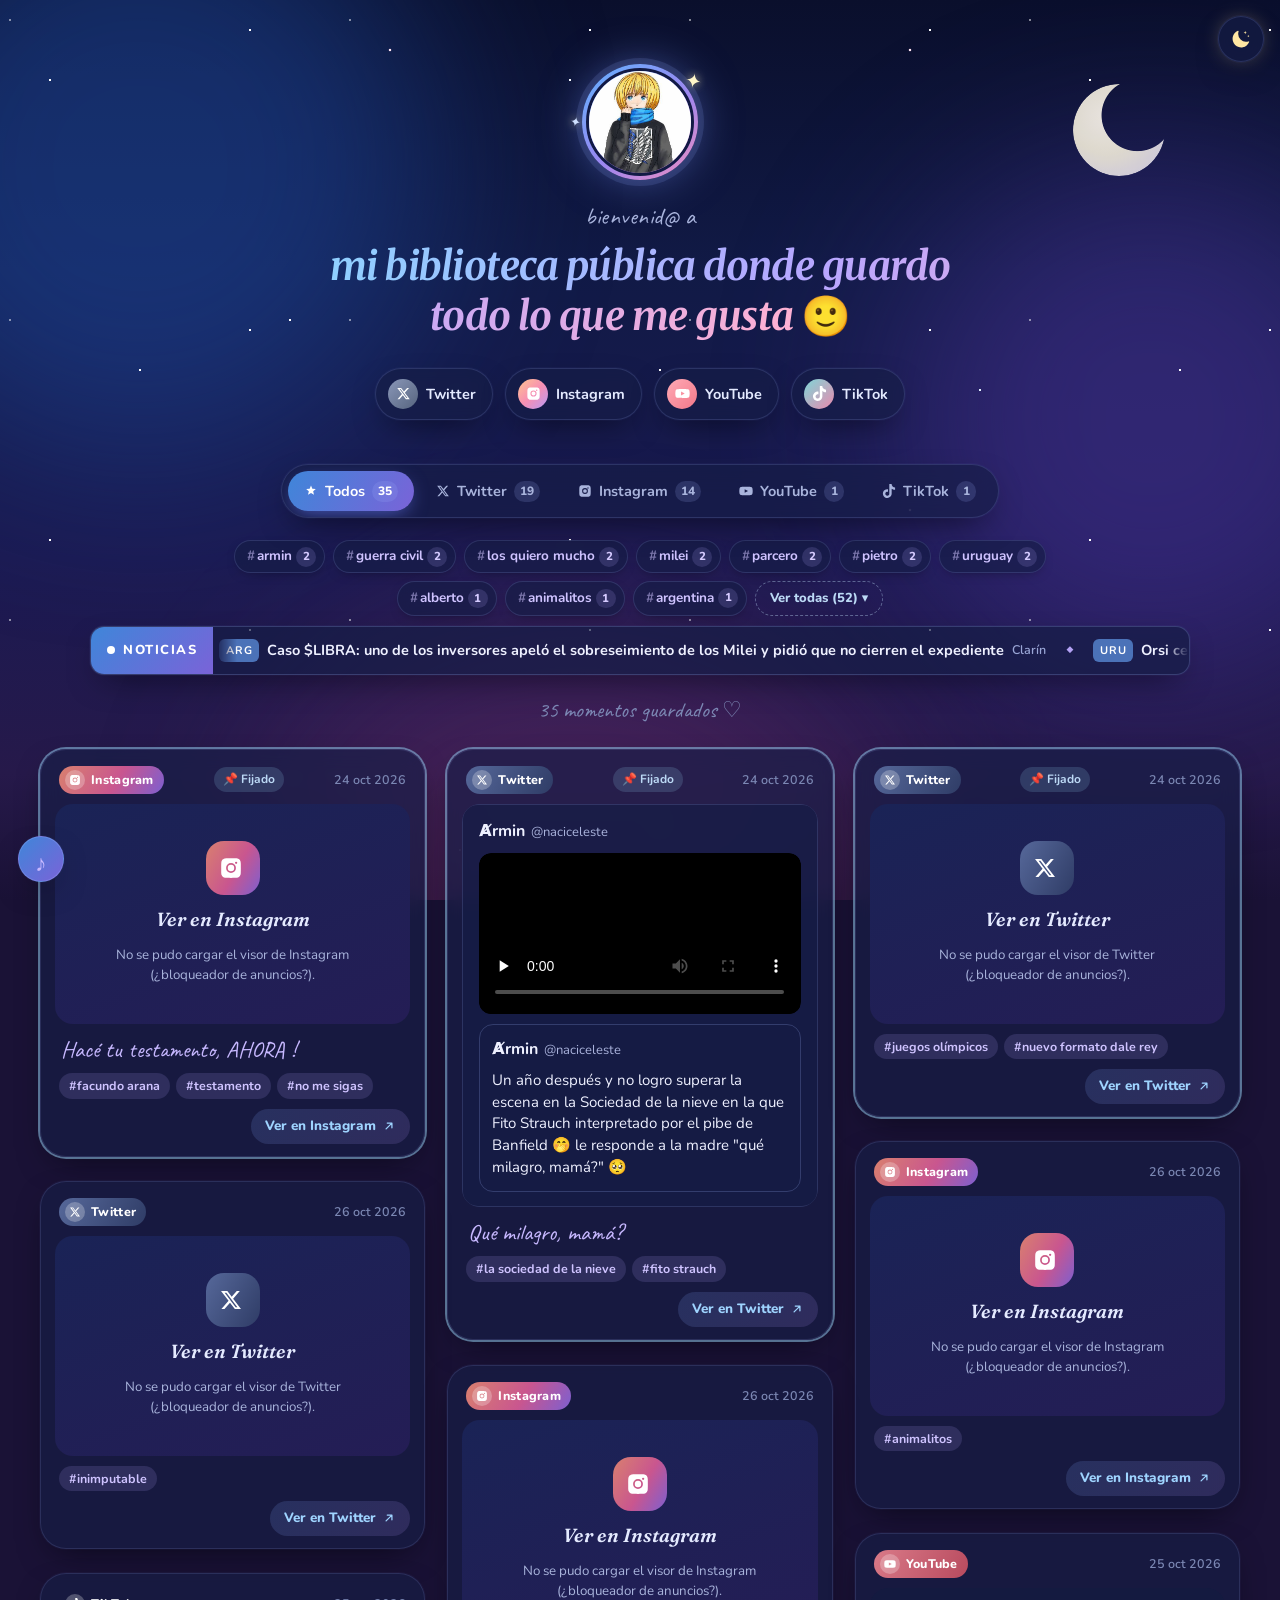
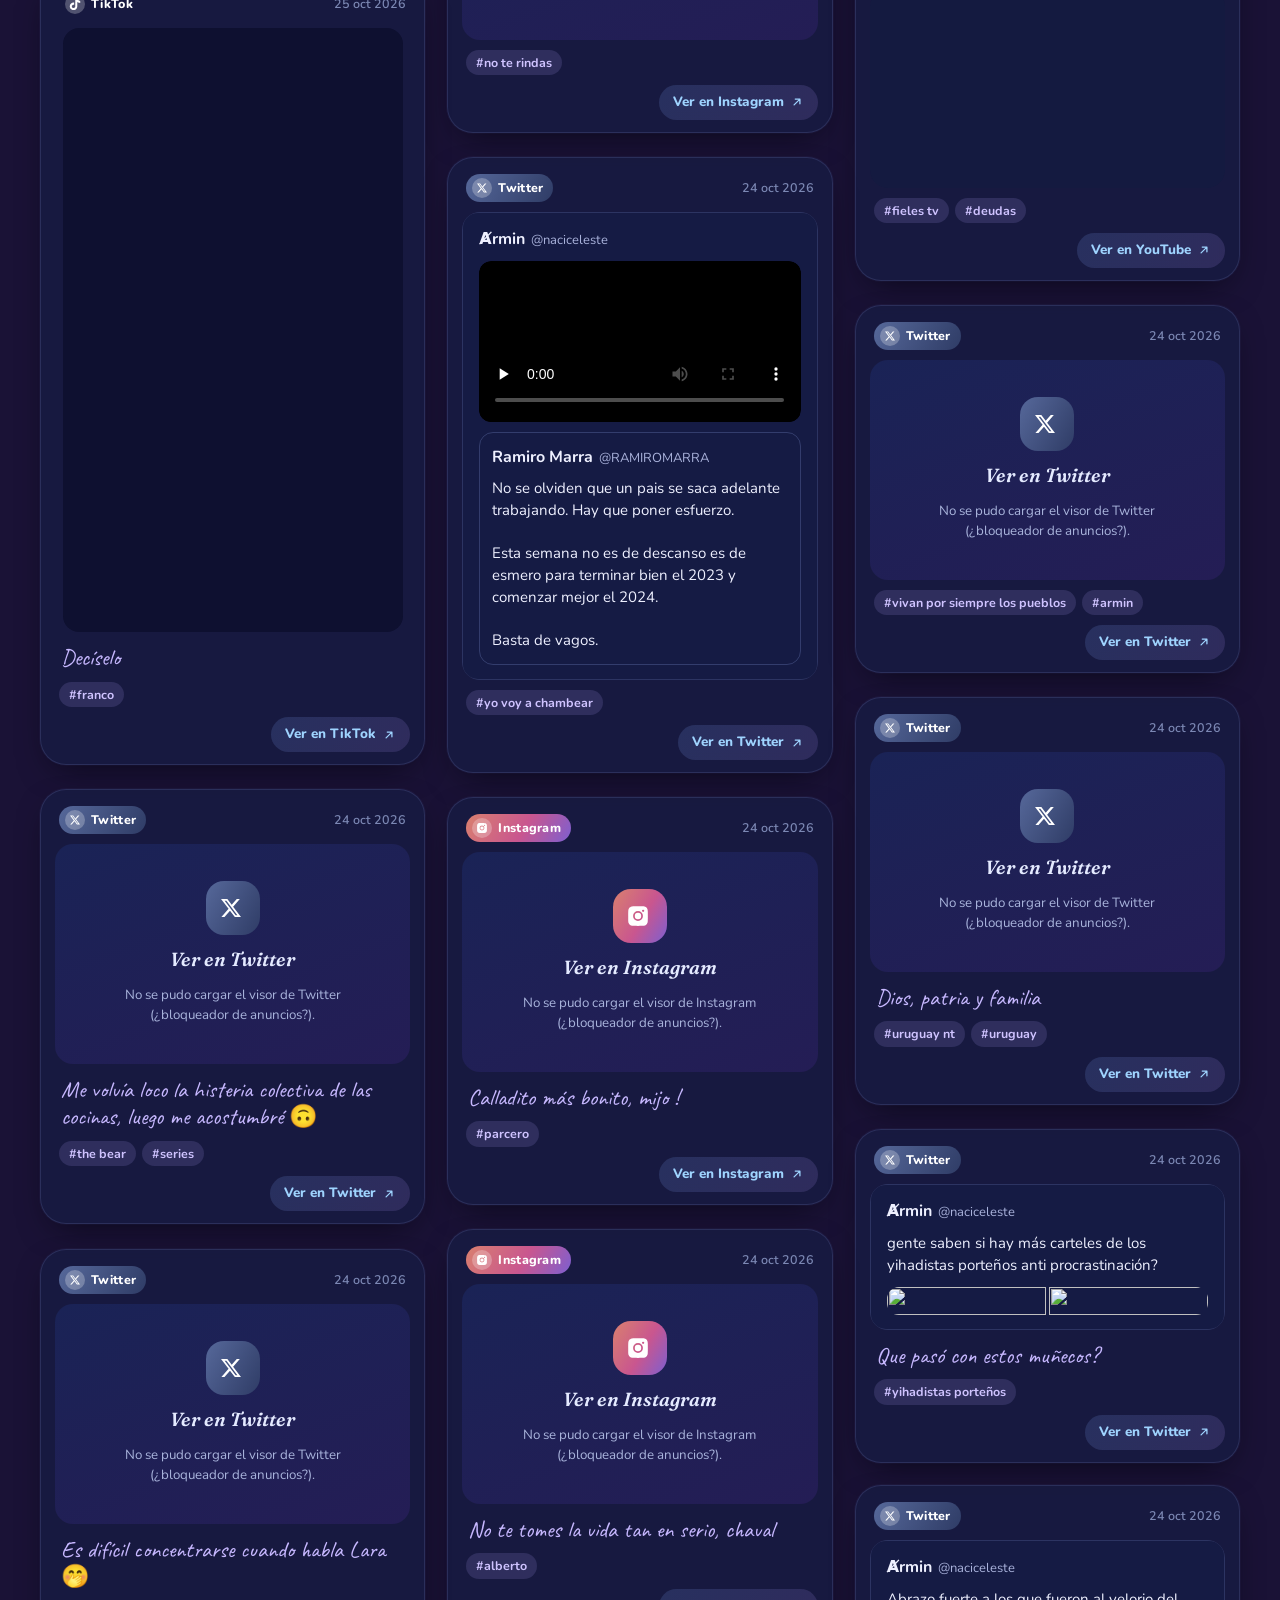
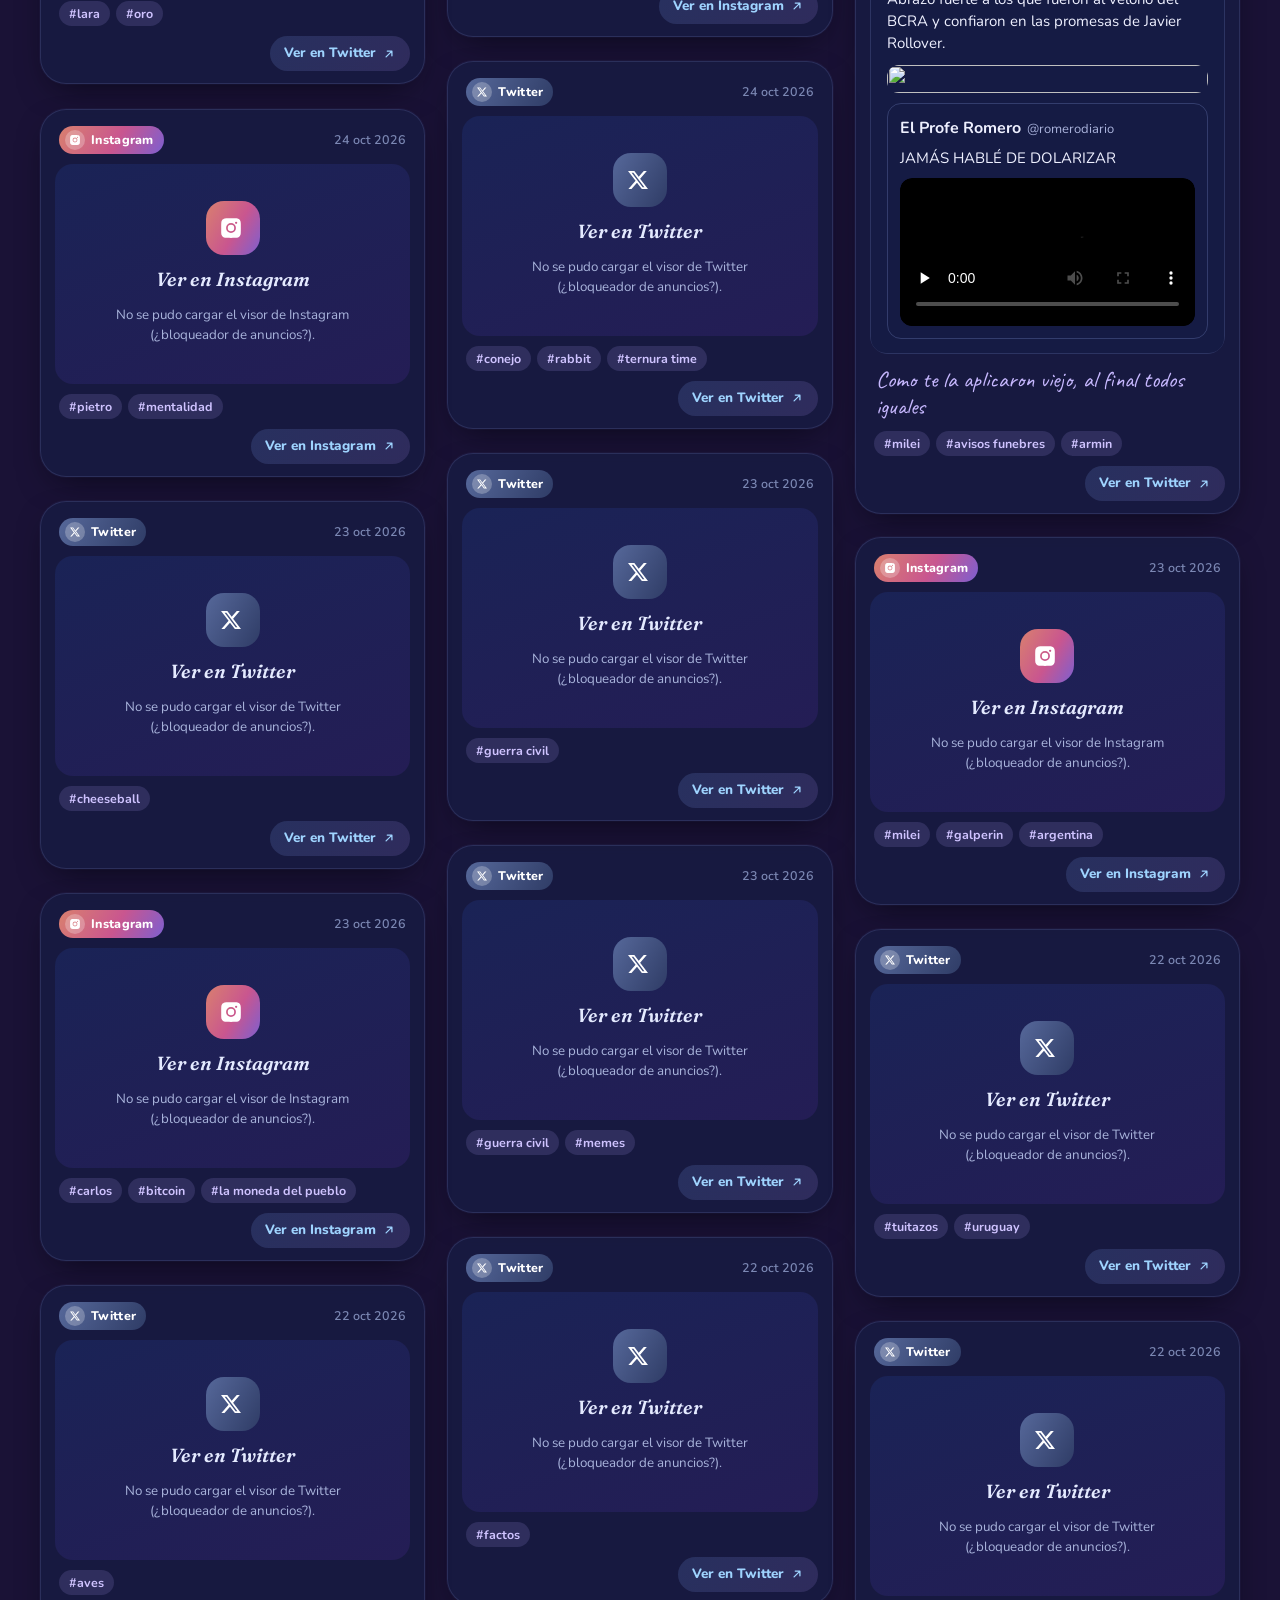
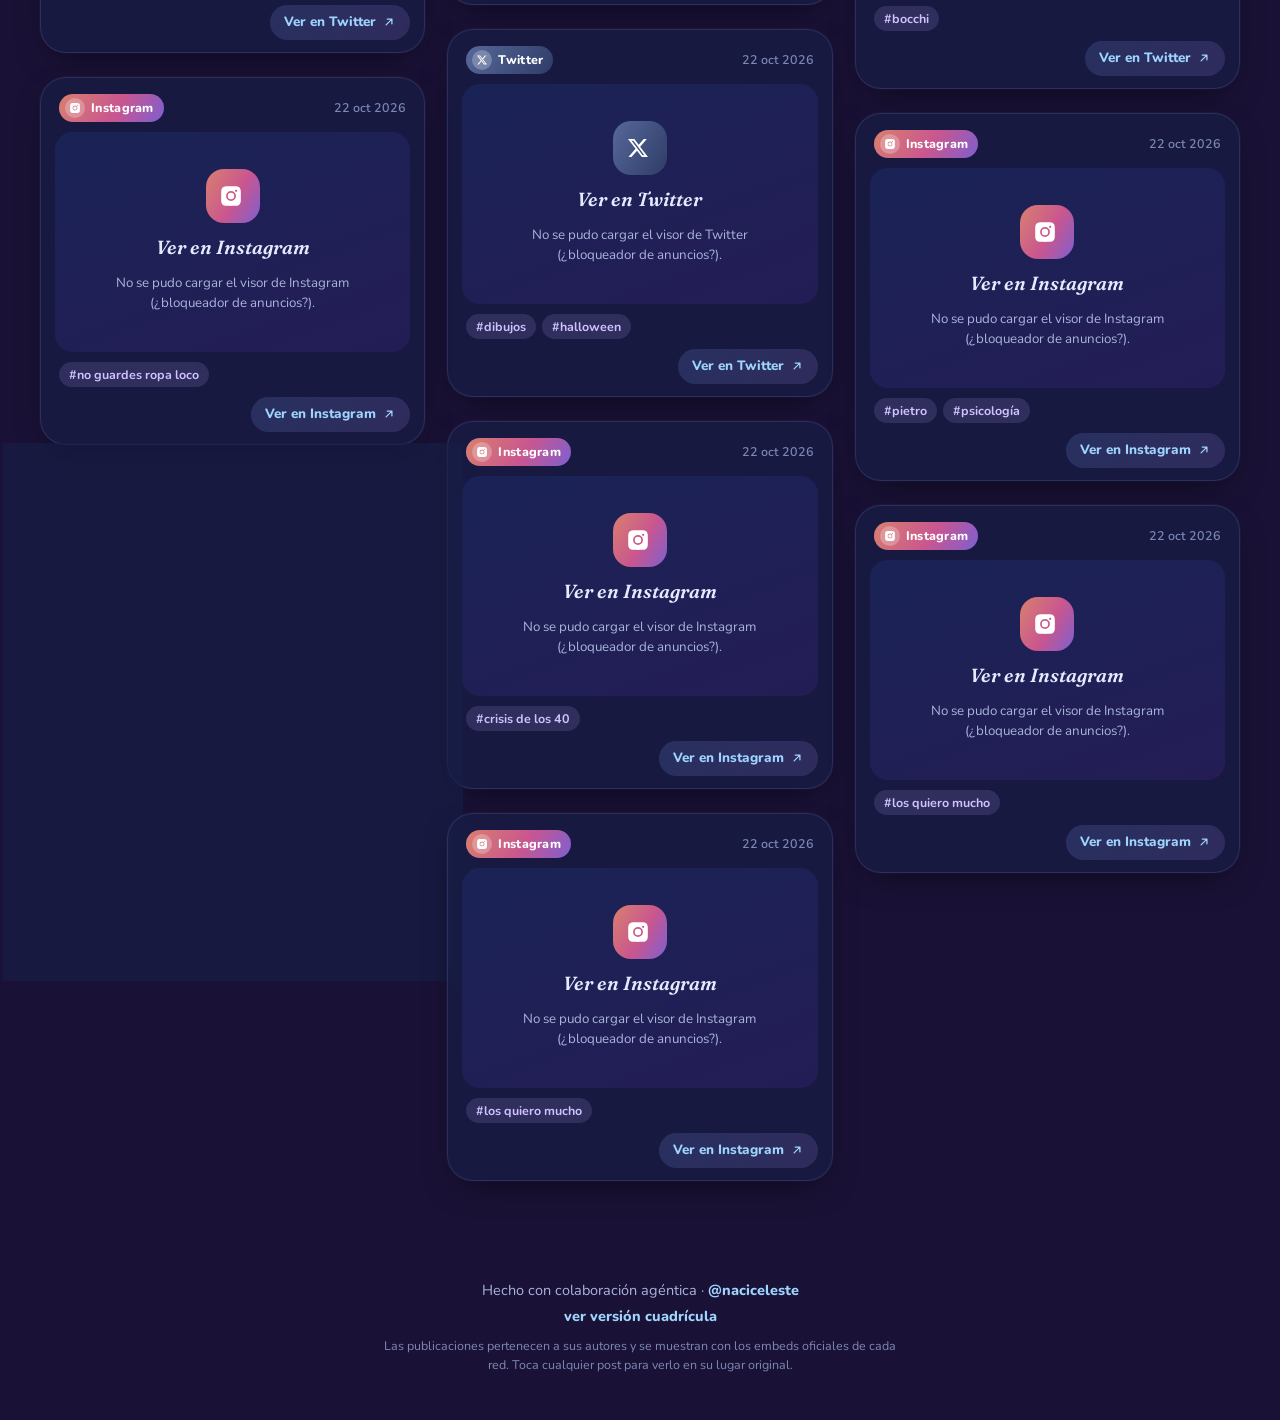
==== index.html @ 36c57eed "Barra de noticias (Bottom Line)" ====
<!doctype html>
<html lang="es-CR">
<head>
  <meta charset="utf-8" />
  <meta name="viewport" content="width=device-width, initial-scale=1, viewport-fit=cover" />
  <title>Biblioteca pública de Ⱥrmin · @naciceleste</title>
  <meta name="description" content="Mi biblioteca pública donde guardo todo lo que me gusta 🙂 Lo que @naciceleste va encontrando en Twitter, Instagram, YouTube y TikTok, todo en un solo lugar." />
  <meta name="theme-color" content="#cfe8ff" />
  <meta name="color-scheme" content="light dark" />
  <meta property="og:title" content="Biblioteca pública de Ⱥrmin · @naciceleste" />
  <meta property="og:description" content="Mi biblioteca pública donde guardo todo lo que me gusta 🙂" />
  <meta property="og:image" content="https://naciceleste.github.io/assets/avatar.jpg" />
  <meta property="og:type" content="website" />
  <script>
    /* tema antes de pintar (evita parpadeo): elección guardada o, si no hay, modo noche */
    (function () {
      var t = null; try { t = localStorage.getItem("tema"); } catch (e) {}
      if (t !== "dark" && t !== "light") t = "dark";   // por defecto: versión noche
      document.documentElement.setAttribute("data-theme", t);
    })();
  </script>
  <link rel="icon" href="assets/favicon-32.png?v=2" type="image/png" sizes="32x32" />
  <link rel="icon" href="assets/favicon-192.png?v=2" type="image/png" sizes="192x192" />
  <link rel="apple-touch-icon" href="assets/apple-touch-icon.png?v=2" />
  <link rel="preconnect" href="https://fonts.googleapis.com" />
  <link rel="preconnect" href="https://fonts.gstatic.com" crossorigin />
  <link href="https://fonts.googleapis.com/css2?family=Fraunces:ital,opsz,wght@0,9..144,500;0,9..144,700;1,9..144,400;1,9..144,600&family=Merriweather:ital,opsz,wght@1,18..144,700&family=Nunito:wght@400;600;700;800&family=Caveat:wght@500;700&display=swap" rel="stylesheet" />
  <link rel="stylesheet" href="styles.css" />
</head>
<body>
  <!-- cielo de fondo -->
  <div class="sky" aria-hidden="true">
    <div class="glow glow-1"></div>
    <div class="glow glow-2"></div>
    <div class="glow glow-3"></div>
    <svg class="cloud cloud-1" viewBox="0 0 200 100"><use href="#cloud-shape"/></svg>
    <svg class="cloud cloud-2" viewBox="0 0 200 100"><use href="#cloud-shape"/></svg>
    <svg class="cloud cloud-3" viewBox="0 0 200 100"><use href="#cloud-shape"/></svg>
    <svg class="cloud cloud-4" viewBox="0 0 200 100"><use href="#cloud-shape"/></svg>
    <div class="sparkles"></div>
    <div class="stars stars-1"></div>
    <div class="stars stars-2"></div>
    <div class="moon"></div>
    <div class="shooting"></div>
  </div>

  <svg width="0" height="0" style="position:absolute" aria-hidden="true">
    <defs>
      <symbol id="cloud-shape" viewBox="0 0 200 100">
        <path fill="currentColor" d="M52 88c-22 0-40-14-40-32s17-31 37-31c2 0 4 0 6 .4C62 11 78 2 97 2c22 0 41 14 45 33 3-.6 5-.9 8-.9 21 0 38 13 38 30s-17 24-38 24H52z"/>
      </symbol>
      <symbol id="i-x" viewBox="0 0 24 24"><path fill="currentColor" d="M17.75 3h3.07l-6.7 7.66L22 21h-6.17l-4.83-6.32L5.47 21H2.4l7.17-8.2L2 3h6.33l4.37 5.77L17.75 3Zm-1.08 16.17h1.7L7.4 4.74H5.58l11.09 14.43Z"/></symbol>
      <symbol id="i-instagram" viewBox="0 0 24 24"><path fill="currentColor" d="M12 2.2c3.2 0 3.58 0 4.85.07 1.17.05 1.8.25 2.23.41.56.22.96.48 1.38.9.42.42.68.82.9 1.38.16.42.36 1.06.41 2.23.06 1.27.07 1.65.07 4.85s0 3.58-.07 4.85c-.05 1.17-.25 1.8-.41 2.23-.22.56-.48.96-.9 1.38-.42.42-.82.68-1.38.9-.42.16-1.06.36-2.23.41-1.27.06-1.65.07-4.85.07s-3.58 0-4.85-.07c-1.17-.05-1.8-.25-2.23-.41a3.7 3.7 0 0 1-1.38-.9 3.7 3.7 0 0 1-.9-1.38c-.16-.42-.36-1.06-.41-2.23C2.21 15.58 2.2 15.2 2.2 12s0-3.58.07-4.85c.05-1.17.25-1.8.41-2.23.22-.56.48-.96.9-1.38.42-.42.82-.68 1.38-.9.42-.16 1.06-.36 2.23-.41C8.42 2.21 8.8 2.2 12 2.2Zm0 4.86a4.94 4.94 0 1 0 0 9.88 4.94 4.94 0 0 0 0-9.88Zm0 8.15a3.21 3.21 0 1 1 0-6.42 3.21 3.21 0 0 1 0 6.42Zm5.13-9.5a1.15 1.15 0 1 0 0 2.3 1.15 1.15 0 0 0 0-2.3Z"/></symbol>
      <symbol id="i-youtube" viewBox="0 0 24 24"><path fill="currentColor" d="M23 7.2a3 3 0 0 0-2.1-2.1C19 4.6 12 4.6 12 4.6s-7 0-8.9.5A3 3 0 0 0 1 7.2 31 31 0 0 0 .5 12a31 31 0 0 0 .5 4.8 3 3 0 0 0 2.1 2.1c1.9.5 8.9.5 8.9.5s7 0 8.9-.5a3 3 0 0 0 2.1-2.1 31 31 0 0 0 .5-4.8 31 31 0 0 0-.5-4.8ZM9.7 15.1V8.9l5.8 3.1-5.8 3.1Z"/></symbol>
      <symbol id="i-tiktok" viewBox="0 0 24 24"><path fill="currentColor" d="M12.53.02c1.31-.02 2.61-.01 3.91-.02.08 1.53.63 3.09 1.75 4.17 1.12 1.11 2.7 1.62 4.24 1.79v4.03c-1.44-.05-2.89-.35-4.2-.97-.57-.26-1.1-.59-1.62-.93-.01 2.92.01 5.84-.02 8.75-.08 1.4-.54 2.79-1.35 3.94-1.31 1.92-3.58 3.17-5.91 3.21-1.43.08-2.86-.31-4.08-1.03-2.02-1.19-3.44-3.37-3.65-5.71-.02-.5-.03-1-.01-1.49.18-1.9 1.12-3.72 2.58-4.96 1.66-1.44 3.98-2.13 6.15-1.72.02 1.48-.04 2.96-.04 4.44-.99-.32-2.15-.23-3.02.37-.63.41-1.11 1.04-1.36 1.75-.21.51-.15 1.07-.14 1.61.24 1.64 1.82 3.02 3.5 2.87 1.12-.01 2.19-.66 2.77-1.61.19-.33.4-.67.41-1.06.1-1.79.06-3.57.07-5.36.01-4.03-.01-8.05.02-12.07z"/></symbol>
      <symbol id="i-all" viewBox="0 0 24 24"><path fill="currentColor" d="M12 2.5l2.3 5.6 6 .5-4.6 3.9 1.4 5.9L12 15.3l-5.1 3.1 1.4-5.9L3.7 8.6l6-.5L12 2.5Z"/></symbol>
      <symbol id="i-arrow" viewBox="0 0 24 24"><path fill="none" stroke="currentColor" stroke-width="2.2" stroke-linecap="round" stroke-linejoin="round" d="M7 17 17 7M9 7h8v8"/></symbol>
    </defs>
  </svg>

  <button class="theme-toggle" id="theme-toggle" type="button" aria-label="Cambiar a modo oscuro">
    <svg class="sun" viewBox="0 0 24 24" aria-hidden="true"><circle cx="12" cy="12" r="4.2" fill="currentColor"/><g stroke="currentColor" stroke-width="2" stroke-linecap="round"><path d="M12 2.5v2.2M12 19.3v2.2M2.5 12h2.2M19.3 12h2.2M5.3 5.3l1.6 1.6M17.1 17.1l1.6 1.6M5.3 18.7l1.6-1.6M17.1 6.9l1.6-1.6"/></g></svg>
    <svg class="moon-ico" viewBox="0 0 24 24" aria-hidden="true"><path fill="currentColor" d="M20.2 14.6A8.6 8.6 0 0 1 9.4 3.8a.6.6 0 0 0-.8-.7 9.4 9.4 0 1 0 12.3 12.3.6.6 0 0 0-.7-.8Z"/><path fill="currentColor" d="M16.6 3.2l.5 1.3 1.3.5-1.3.5-.5 1.3-.5-1.3-1.3-.5 1.3-.5zM20 7.6l.35.85.85.35-.85.35-.35.85-.35-.85-.85-.35.85-.35z"/></svg>
  </button>

  <header class="hero">
    <a class="avatar" href="https://x.com/naciceleste" target="_blank" rel="noopener" aria-label="Ⱥrmin (@naciceleste) en Twitter">
      <img src="assets/avatar.jpg" alt="Foto de perfil de Ⱥrmin" width="400" height="400" />
      <span aria-hidden="true">✦</span>
    </a>
    <p class="eyebrow">bienvenid@ a</p>
    <h1 class="title tagline-title" id="tagline">mi biblioteca pública donde guardo todo lo que me gusta 🙂</h1>
    <nav class="socials" id="socials" aria-label="Mis redes"></nav>
  </header>

  <main>
    <div class="toolbar" role="toolbar" aria-label="Filtrar publicaciones">
      <div class="chips" id="chips"></div>
      <div class="active-tag" id="active-tag" hidden></div>
    </div>
    <nav class="tag-row" id="tag-row" aria-label="Filtrar por etiqueta" hidden></nav>

    <section class="ticker" id="ticker" aria-label="Noticias del día" hidden>
      <span class="tk-label"><span class="tk-dot" aria-hidden="true"></span>NOTICIAS</span>
      <div class="tk-viewport"><div class="tk-track" id="tk-track"></div></div>
    </section>

    <p class="count" id="count" aria-live="polite"></p>

    <section class="wall" id="wall" aria-label="Publicaciones guardadas"></section>

    <section class="empty" id="empty" hidden>
      <div class="empty-art" aria-hidden="true">
        <svg class="e-cloud e-cloud-a" viewBox="0 0 200 100"><use href="#cloud-shape"/></svg>
        <svg class="e-cloud e-cloud-b" viewBox="0 0 200 100"><use href="#cloud-shape"/></svg>
        <span class="e-star s1">✦</span><span class="e-star s2">✧</span><span class="e-star s3">✦</span>
      </div>
      <h2 id="empty-title">Este cielito todavía está despejado</h2>
      <p id="empty-text">Muy pronto van a ir apareciendo aquí los momentos que más me gustan de Twitter, Instagram y YouTube. ¡Vuelve en un ratito! ☁️</p>
    </section>
  </main>

  <footer class="footer">
    <p>Hecho con colaboración agéntica · <a id="footer-handle" href="https://x.com/naciceleste">@naciceleste</a></p>
    <p><a href="cuadricula/">ver versión cuadrícula</a></p>
    <p class="legal">Las publicaciones pertenecen a sus autores y se muestran con los embeds oficiales de cada red. Toca cualquier post para verlo en su lugar original.</p>
  </footer>

  <!-- radio lofi -->
  <div class="radio" id="radio">
    <div class="radio-panel" id="radio-panel" hidden>
      <div class="radio-head"><strong>Radio lofi 🎧</strong><button class="radio-x" id="radio-close" type="button" aria-label="Minimizar radio">–</button></div>
      <div class="radio-screen"><div id="radio-yt"></div></div>
      <button class="radio-play" id="radio-play" type="button" aria-pressed="false"><span class="ico">▶</span><span class="lbl">Escuchar radio lofi</span></button>
      <label class="radio-vol"><span aria-hidden="true">🔈</span><input id="radio-vol" type="range" min="0" max="100" step="1" value="40" aria-label="Volumen" /></label>
      <p class="radio-status" id="radio-status" aria-live="polite">Música para acompañar la visita ☁️</p>
      <p class="radio-credit">Transmisión en vivo de <a href="https://www.youtube.com/@ChillhopMusic" target="_blank" rel="noopener">Chillhop Music</a></p>
    </div>
    <button class="radio-fab" id="radio-fab" type="button" aria-label="Abrir radio lofi" aria-expanded="false" aria-controls="radio-panel"><span class="note">♪</span><span class="eq" aria-hidden="true"><i></i><i></i><i></i></span></button>
  </div>

  <button class="to-top" id="to-top" aria-label="Volver arriba" hidden>↑</button>

  <script src="posts.js"></script>
    <script src="respaldo.js"></script>
  <script src="noticias.js"></script>
  <script src="app.js"></script>
</body>
</html>
---- styles.css ----
/* ☁️ El búnker de Ⱥrmin — estilos (claro + oscuro) */
:root{
  --sky-1:#d9eeff; --sky-2:#eaf4ff; --cream:#fffaf3;
  --celeste:#8ccaf7; --celeste-deep:#4f9fdc; --lav:#c9b8f5; --lav-soft:#ece5ff;
  --pink:#ffc9dc; --pink-soft:#ffe8f0; --mint:#c8f0e4;
  --ink:#3d4a6b; --ink-soft:#6f7b99; --ink-faint:#9aa5c0;
  --card:rgba(255,255,255,.78); --card-border:rgba(255,255,255,.9);
  --shadow:0 10px 30px -12px rgba(79,110,170,.28), 0 2px 6px rgba(120,140,200,.08);
  --shadow-hover:0 22px 44px -16px rgba(79,110,170,.38), 0 4px 10px rgba(120,140,200,.10);
  --radius:26px;
  --c-x:#5b6b8f; --c-instagram:#e58fb6; --c-youtube:#f28c9b;
}
*{box-sizing:border-box}
/* el degradado va en <html> para que el cielo (.sky, z-index:-1) quede por encima del fondo */
html{scroll-behavior:smooth; background:var(--cream) linear-gradient(180deg,#cfe8ff 0%,#e6f1ff 28%,#f3ecff 60%,#fff4f4 85%,var(--cream) 100%) fixed}
body{
  margin:0; min-height:100vh; color:var(--ink);
  font-family:"Nunito",system-ui,-apple-system,"Segoe UI",sans-serif; font-size:16px; line-height:1.55;
  -webkit-font-smoothing:antialiased; overflow-x:hidden;
}
a{color:inherit}
::selection{background:var(--pink)}

/* ---------- cielo ---------- */
.sky{position:fixed; inset:0; z-index:-1; pointer-events:none; overflow:hidden}
.glow{position:absolute; border-radius:50%; filter:blur(70px); opacity:.65}
.glow-1{width:46vw; height:46vw; left:-12vw; top:-10vw; background:#bfe2ff}
.glow-2{width:40vw; height:40vw; right:-10vw; top:18vh; background:#e3d6ff}
.glow-3{width:50vw; height:40vw; left:20vw; bottom:-18vw; background:#ffdbe8}
.cloud{position:absolute; color:#fff; opacity:.85; filter:drop-shadow(0 10px 18px rgba(130,170,230,.18))}
.cloud-1{width:260px; top:8vh; left:-300px; animation:drift 95s linear infinite}
.cloud-2{width:170px; top:38vh; left:-200px; opacity:.6; animation:drift 130s linear infinite; animation-delay:-60s}
.cloud-3{width:320px; top:68vh; left:-340px; opacity:.55; animation:drift 160s linear infinite; animation-delay:-30s}
.cloud-4{width:120px; top:22vh; left:-140px; opacity:.7; animation:drift 110s linear infinite; animation-delay:-85s}
@keyframes drift{to{transform:translateX(calc(100vw + 420px))}}
.sparkles{position:absolute; inset:0;
  background-image:
    radial-gradient(2px 2px at 12% 18%,#fff 50%,transparent 51%),
    radial-gradient(1.5px 1.5px at 78% 12%,#fff 50%,transparent 51%),
    radial-gradient(2px 2px at 64% 42%,#fff 50%,transparent 51%),
    radial-gradient(1.5px 1.5px at 30% 60%,#fff 50%,transparent 51%),
    radial-gradient(2px 2px at 88% 70%,#fff 50%,transparent 51%),
    radial-gradient(1.5px 1.5px at 46% 86%,#fff 50%,transparent 51%);
  animation:twinkle 6s ease-in-out infinite alternate}
@keyframes twinkle{from{opacity:.4}to{opacity:1}}

/* ---------- encabezado ---------- */
.hero{text-align:center; padding:64px 20px 26px; max-width:760px; margin:0 auto}
.avatar{position:relative; display:block; width:116px; height:116px; margin:0 auto 18px; border-radius:50%; padding:4px;
  background:linear-gradient(140deg,#9fd3ff,#c9b8f5 55%,#ffc4da);
  box-shadow:0 0 0 6px rgba(255,255,255,.7), 0 18px 40px -14px rgba(90,120,200,.55);
  animation:float 6s ease-in-out infinite; transition:box-shadow .3s}
.avatar img{display:block; width:100%; height:100%; border-radius:50%; object-fit:cover; background:#fff; border:3px solid #fff}
.avatar:hover{box-shadow:0 0 0 6px rgba(255,255,255,.9), 0 22px 46px -12px rgba(90,120,200,.65)}
.avatar span{position:absolute; right:-4px; top:2px; font-size:20px; color:#fff; transform:rotate(12deg); text-shadow:0 2px 6px rgba(120,150,220,.6)}
.avatar span::before{content:"✦"; position:absolute; left:-104px; top:70px; font-size:13px; color:#fff}
@keyframes float{0%,100%{transform:translateY(0)}50%{transform:translateY(-7px)}}
.eyebrow{margin:0; font-family:"Caveat",cursive; font-size:24px; color:var(--ink-soft); letter-spacing:.5px}
/* Merriweather: tiene la Ⱥ (U+023A); Fraunces no */
.title{margin:2px 0 8px; font-family:"Merriweather","Noto Serif",Georgia,serif; font-weight:700; font-style:italic;
  font-size:clamp(36px,6.4vw,64px); line-height:1.12; letter-spacing:-.5px; padding:0 .08em;
  background:linear-gradient(100deg,#4f9fdc 0%,#8c7ce6 50%,#e58fb6 100%);
  -webkit-background-clip:text; background-clip:text; color:transparent}
.handle{display:inline-block; font-weight:800; font-size:17px; text-decoration:none; color:var(--celeste-deep);
  padding:4px 14px; border-radius:999px; background:rgba(255,255,255,.6); border:1px solid #fff; transition:.2s}
.handle:hover{background:#fff; transform:translateY(-1px)}
.tagline{margin:14px auto 0; max-width:460px; color:var(--ink-soft); font-size:17px}

.socials{display:flex; justify-content:center; gap:12px; margin-top:22px; flex-wrap:wrap}
.social{display:inline-flex; align-items:center; gap:8px; padding:10px 16px 10px 12px; border-radius:999px;
  text-decoration:none; font-weight:700; font-size:14.5px; color:var(--ink);
  background:rgba(255,255,255,.72); border:1px solid #fff; box-shadow:var(--shadow);
  transition:transform .2s, box-shadow .2s, background .2s; -webkit-backdrop-filter:blur(8px); backdrop-filter:blur(8px)}
.social .ico{width:30px; height:30px; border-radius:50%; display:grid; place-items:center; color:#fff}
.social .ico svg{width:15px; height:15px}
.social[data-net="x"] .ico{background:linear-gradient(135deg,#8a97b8,#56647f)}
.social[data-net="instagram"] .ico{background:linear-gradient(135deg,#ffc58f,#f78fb3 50%,#b89af5)}
.social[data-net="youtube"] .ico{background:linear-gradient(135deg,#ffaab5,#f2788a)}
.social[data-net="tiktok"] .ico{background:linear-gradient(135deg,#7fd6d8,#e98aae)}
a.social:hover{transform:translateY(-3px); box-shadow:var(--shadow-hover); background:#fff}
.social.soon{opacity:.62; cursor:default; box-shadow:none}
.social.soon .ico{filter:grayscale(.35)}
.soon-tag{font-family:"Caveat",cursive; font-size:17px; font-weight:700; color:var(--c-youtube); margin-left:2px}

/* ---------- filtros ---------- */
main{max-width:1240px; margin:0 auto; padding:0 20px 40px}
.toolbar{position:sticky; top:12px; z-index:5; display:flex; flex-direction:column; align-items:center; gap:10px; margin:18px 0 8px}
.chips{display:flex; gap:6px; padding:6px; border-radius:999px; background:rgba(255,255,255,.66);
  border:1px solid #fff; box-shadow:var(--shadow); -webkit-backdrop-filter:blur(12px); backdrop-filter:blur(12px);
  overflow-x:auto; max-width:100%; scrollbar-width:none}
.chips::-webkit-scrollbar{display:none}
.chip{appearance:none; border:0; cursor:pointer; font:inherit; font-weight:700; font-size:14.5px; color:var(--ink-soft);
  display:inline-flex; align-items:center; gap:7px; padding:9px 16px; border-radius:999px; background:transparent;
  white-space:nowrap; transition:background .2s, color .2s, transform .15s}
.chip svg{width:14px; height:14px}
.chip:hover{color:var(--ink); background:rgba(255,255,255,.7)}
.chip:active{transform:scale(.97)}
.chip[aria-pressed="true"]{color:#fff; background:linear-gradient(120deg,#7dbef2,#a79af0); box-shadow:0 6px 16px -6px rgba(110,130,230,.6)}
.chip[data-filter="instagram"][aria-pressed="true"]{background:linear-gradient(120deg,#ffb3a0,#f28fbc 55%,#b39cf3)}
.chip[data-filter="youtube"][aria-pressed="true"]{background:linear-gradient(120deg,#ffb0bb,#f2808f)}
.chip[data-filter="tiktok"][aria-pressed="true"]{background:linear-gradient(120deg,#7fd6d8,#e98aae)}
.chip[data-filter="x"][aria-pressed="true"]{background:linear-gradient(120deg,#93a2c4,#5f6d8c)}
.chip .n{font-size:12px; font-weight:800; min-width:20px; padding:1px 6px; border-radius:999px; background:rgba(120,140,190,.14)}
.chip[aria-pressed="true"] .n{background:rgba(255,255,255,.3)}
.active-tag{display:flex; align-items:center; gap:8px; font-size:14px; color:var(--ink-soft)}
.active-tag button{border:0; cursor:pointer; font:inherit; font-weight:700; color:#8c6fe0; background:var(--lav-soft); padding:5px 12px; border-radius:999px}
/* fila de etiquetas */
.tag-row{display:flex; flex-wrap:wrap; justify-content:center; gap:8px; max-width:900px; margin:4px auto 6px; padding:4px 6px}
.tag-row[hidden]{display:none}
.tag-pill{appearance:none; cursor:pointer; font:inherit; font-weight:700; font-size:13.5px; color:#7a68d6; white-space:nowrap;
  display:inline-flex; align-items:center; gap:4px; padding:5px 8px 5px 12px; border-radius:999px;
  background:rgba(255,255,255,.62); border:1px solid #fff; box-shadow:0 4px 12px -8px rgba(110,120,200,.45);
  -webkit-backdrop-filter:blur(8px); backdrop-filter:blur(8px); transition:background .2s, color .2s, transform .15s, box-shadow .2s}
.tag-pill .h{opacity:.55; margin-right:-2px}
.tag-pill .n{font-size:11.5px; font-weight:800; min-width:20px; padding:1px 6px; border-radius:999px; background:var(--lav-soft); color:#8c7be0; text-align:center}
.tag-pill .x{font-size:11px; margin-left:2px; opacity:.85}
.tag-pill:hover{background:#fff; transform:translateY(-1px)}
.tag-pill:active{transform:scale(.97)}
.tag-pill:focus-visible{outline:3px solid var(--lav); outline-offset:2px}
.tag-pill[aria-pressed="true"]{color:#fff; border-color:transparent; background:linear-gradient(120deg,#a79af0,#e58fb6); box-shadow:0 6px 16px -6px rgba(170,120,220,.65)}
.tag-pill[aria-pressed="true"] .h{opacity:.8}
.tag-pill[aria-pressed="true"] .n{background:rgba(255,255,255,.3); color:#fff}
@media (max-width:640px){
  .tag-row{flex-wrap:nowrap; justify-content:flex-start; overflow-x:auto; scrollbar-width:none; margin:2px -12px 4px; padding:4px 12px 8px;
    -webkit-mask:linear-gradient(90deg,transparent,#000 14px,#000 calc(100% - 14px),transparent); mask:linear-gradient(90deg,transparent,#000 14px,#000 calc(100% - 14px),transparent)}
  .tag-row::-webkit-scrollbar{display:none}
  .tag-pill{font-size:13px; flex:none}
}
.count{text-align:center; margin:6px 0 22px; font-family:"Caveat",cursive; font-size:22px; color:var(--ink-faint)}

/* ---------- muro (masonry) ---------- */
.wall{--gap:22px; display:grid; grid-template-columns:repeat(auto-fill,minmax(min(360px,100%),1fr));
  grid-auto-rows:4px; column-gap:var(--gap); row-gap:0; align-items:start}
.wall>.card{align-self:start}
.wall>.card[hidden]{display:none}

.card{position:relative; background:var(--card); border:1px solid var(--card-border); border-radius:var(--radius);
  box-shadow:var(--shadow); padding:14px 14px 12px; -webkit-backdrop-filter:blur(10px); backdrop-filter:blur(10px);
  transition:transform .25s ease, box-shadow .25s ease; animation:rise .6s cubic-bezier(.2,.7,.2,1) both}
.card:hover{transform:translateY(-4px); box-shadow:var(--shadow-hover)}
@keyframes rise{from{opacity:0; transform:translateY(16px)}to{opacity:1; transform:none}}
.card-top{display:flex; align-items:center; justify-content:space-between; gap:8px; padding:2px 4px 10px}
.badge{display:inline-flex; align-items:center; gap:6px; font-size:12.5px; font-weight:800; letter-spacing:.3px;
  padding:4px 10px 4px 6px; border-radius:999px; color:#fff}
.badge svg{width:12px; height:12px}
.badge .dot{width:20px; height:20px; border-radius:50%; background:rgba(255,255,255,.25); display:grid; place-items:center}
.badge.x{background:linear-gradient(120deg,#93a2c4,#5f6d8c)}
.badge.instagram{background:linear-gradient(120deg,#ffb3a0,#f28fbc 55%,#b39cf3)}
.badge.youtube{background:linear-gradient(120deg,#ffb0bb,#f2808f)}
.date{font-size:12.5px; color:var(--ink-faint); font-weight:600}

.embed{position:relative; border-radius:18px; overflow:hidden; min-height:220px; background:linear-gradient(160deg,#f3f8ff,#f6f1ff)}
.embed.ready{min-height:0; background:transparent}
.embed .twitter-tweet, .embed .twitter-tweet-rendered{margin:0 auto!important}
.embed iframe{display:block; max-width:100%!important}
.embed .instagram-media{margin:0!important; min-width:0!important; width:100%!important; max-width:100%!important; border-radius:16px!important; box-shadow:none!important; border:1px solid #eef!important}
.tw-holder.pending{position:absolute; left:0; right:0; top:0; visibility:hidden; pointer-events:none}
.yt{position:relative; width:100%; aspect-ratio:16/9; border-radius:16px; overflow:hidden; background:#e9eefb}
.yt.short{aspect-ratio:9/16; max-height:640px; margin:0 auto}
.yt iframe{position:absolute; inset:0; width:100%; height:100%; border:0}

/* placeholder mientras carga */
.loading{position:absolute; inset:0; display:flex; flex-direction:column; align-items:center; justify-content:center; gap:10px; color:var(--ink-faint); font-weight:700; font-size:14px}
.loading .puff{width:64px; color:#fff; filter:drop-shadow(0 6px 10px rgba(130,160,230,.3)); animation:float 2.4s ease-in-out infinite}
.embed::after{content:""; position:absolute; inset:0; pointer-events:none;
  background:linear-gradient(100deg,transparent 30%,rgba(255,255,255,.55) 50%,transparent 70%); background-size:220% 100%;
  animation:shimmer 1.8s linear infinite}
.embed.ready::after,.embed.failed::after{display:none}
@keyframes shimmer{from{background-position:120% 0}to{background-position:-120% 0}}

/* respaldo si el embed no carga */
.fallback{display:flex; flex-direction:column; align-items:center; justify-content:center; text-align:center; gap:10px; padding:34px 20px; min-height:220px; text-decoration:none}
.fallback .big{width:54px; height:54px; border-radius:18px; display:grid; place-items:center; color:#fff}
.fallback .big svg{width:24px; height:24px}
.fallback strong{font-family:"Fraunces",serif; font-style:italic; font-size:19px; font-weight:600}
.fallback small{color:var(--ink-soft); max-width:240px; word-break:break-word}

.note{margin:12px 6px 2px; font-family:"Caveat",cursive; font-size:23px; line-height:1.2; color:#6a5bc8}
.tags{display:flex; flex-wrap:wrap; gap:6px; margin:10px 4px 0}
.tag{border:0; cursor:pointer; font:inherit; font-size:12.5px; font-weight:700; color:#7a68d6; background:var(--lav-soft); padding:3px 10px; border-radius:999px; transition:.2s}
.tag:hover{background:#ddd2ff}
.card-foot{display:flex; justify-content:flex-end; margin-top:10px}
.open{display:inline-flex; align-items:center; gap:6px; text-decoration:none; font-weight:800; font-size:13.5px; color:var(--celeste-deep);
  padding:7px 14px; border-radius:999px; background:linear-gradient(120deg,#eaf5ff,#f1ecff); transition:.2s}
.open svg{width:14px; height:14px; transition:transform .2s}
.open:hover{background:linear-gradient(120deg,#d7ecff,#e6ddff)}
.open:hover svg{transform:translate(2px,-2px)}

/* ---------- estado vacío ---------- */
.empty{text-align:center; max-width:520px; margin:30px auto 20px; padding:46px 28px 40px; border-radius:36px;
  background:rgba(255,255,255,.62); border:1px solid #fff; box-shadow:var(--shadow); -webkit-backdrop-filter:blur(10px); backdrop-filter:blur(10px)}
.empty-art{position:relative; height:120px; margin-bottom:10px}
.e-cloud{position:absolute; color:#fff; filter:drop-shadow(0 10px 16px rgba(120,160,230,.3))}
.e-cloud-a{width:150px; left:calc(50% - 98px); top:16px; animation:float 5s ease-in-out infinite}
.e-cloud-b{width:96px; left:calc(50% + 4px); top:54px; color:#f4efff; animation:float 6.5s ease-in-out infinite reverse}
.e-star{position:absolute; color:#b9a8f5; animation:twinkle 2.6s ease-in-out infinite alternate}
.e-star.s1{left:22%; top:10px; font-size:18px}
.e-star.s2{right:24%; top:0; font-size:22px; color:#f3a6c4; animation-delay:-1s}
.e-star.s3{right:30%; top:92px; font-size:13px; color:#8cc6f2; animation-delay:-2s}
.empty h2{margin:6px 0 10px; font-family:"Fraunces",Georgia,serif; font-style:italic; font-weight:600; font-size:28px; color:var(--ink)}
.empty p{margin:0 auto; max-width:380px; color:var(--ink-soft)}

/* ---------- pie ---------- */
.footer{text-align:center; padding:30px 20px 46px; color:var(--ink-soft); font-size:14.5px}
.footer p{margin:4px 0}
.footer a{font-weight:800; color:var(--celeste-deep); text-decoration:none}
.footer .legal{font-size:12.5px; color:var(--ink-faint); max-width:520px; margin:8px auto 0}
.to-top{position:fixed; right:18px; bottom:18px; width:46px; height:46px; border-radius:50%; border:1px solid #fff; cursor:pointer;
  font-size:20px; font-weight:800; color:#fff; background:linear-gradient(135deg,#8ccaf7,#b6a3f3); box-shadow:var(--shadow-hover); transition:transform .2s}
.to-top:hover{transform:translateY(-3px)}

/* ---------- móvil ---------- */
@media (max-width:640px){
  .hero{padding:44px 18px 14px}
  .avatar{width:96px; height:96px}
  .avatar span::before{left:-86px; top:58px}
  .tagline{font-size:16px}
  .social{padding:8px 13px 8px 9px; font-size:13.5px}
  .social .ico{width:26px; height:26px}
  main{padding:0 12px 30px}
  .toolbar{top:8px}
  .chip{padding:8px 11px; font-size:13.5px; gap:5px}
  .chips{gap:2px}
  .card{padding:12px 12px 10px; border-radius:22px}
  .wall{--gap:16px}
  .empty{padding:36px 20px 32px; border-radius:28px}
  .empty h2{font-size:24px}
}
@media (prefers-reduced-motion:reduce){
  *,*::before,*::after{animation:none!important; transition:none!important}
}
@media (max-width:420px){ .chip .n{display:none} .chip{padding:8px 12px} }

/* ---------- botón de tema ---------- */
.theme-toggle{position:absolute; top:16px; right:16px; z-index:20; width:46px; height:46px; border-radius:50%; cursor:pointer;
  display:grid; place-items:center; color:#f2a43a; background:rgba(255,255,255,.72); border:1px solid #fff; box-shadow:var(--shadow);
  -webkit-backdrop-filter:blur(10px); backdrop-filter:blur(10px); transition:transform .25s, background .3s, color .3s, box-shadow .3s}
.theme-toggle:hover{transform:translateY(-2px) rotate(-12deg); box-shadow:var(--shadow-hover)}
.theme-toggle:focus-visible{outline:3px solid var(--celeste); outline-offset:3px}
.theme-toggle svg{grid-area:1/1; width:22px; height:22px; transition:transform .45s cubic-bezier(.3,1.4,.5,1), opacity .3s}
.theme-toggle .moon-ico{opacity:0; transform:rotate(-70deg) scale(.4)}
[data-theme="dark"] .theme-toggle .sun{opacity:0; transform:rotate(90deg) scale(.4)}
[data-theme="dark"] .theme-toggle .moon-ico{opacity:1; transform:none}
@media (max-width:640px){ .theme-toggle{top:12px; right:12px; width:42px; height:42px} }

/* capas que solo se ven de noche */
.stars,.moon,.shooting{display:none}

/* ---------- 🌙 modo oscuro: cielo de medianoche ---------- */
[data-theme="dark"]{
  color-scheme:dark;
  --cream:#0d1233;
  --celeste:#7cc4ff; --celeste-deep:#9fd4ff; --lav:#a99af0; --lav-soft:rgba(169,154,240,.16);
  --pink:#f3a6c8; --pink-soft:rgba(243,166,200,.14);
  --ink:#e4eaff; --ink-soft:#a9b4dc; --ink-faint:#7c88b4;
  --card:rgba(24,31,72,.62); --card-border:rgba(160,180,255,.14);
  --shadow:0 12px 34px -14px rgba(0,0,10,.75), 0 0 0 1px rgba(140,160,255,.05);
  --shadow-hover:0 24px 50px -16px rgba(0,0,12,.85), 0 0 34px -8px rgba(124,170,255,.28);
}
html[data-theme="dark"]{background:#1a1236 linear-gradient(180deg,#0a0f2c 0%,#111a46 30%,#1b1a52 62%,#26194a 86%,#1a1236 100%) fixed}
[data-theme="dark"] ::selection{background:#5b4aa8; color:#fff}
[data-theme="dark"] .glow{opacity:.5; filter:blur(90px)}
[data-theme="dark"] .glow-1{background:#1f4aa0}
[data-theme="dark"] .glow-2{background:#4b3398}
[data-theme="dark"] .glow-3{background:#7a2f6e; opacity:.35}
[data-theme="dark"] .cloud,[data-theme="dark"] .sparkles{display:none}
[data-theme="dark"] .stars,[data-theme="dark"] .moon,[data-theme="dark"] .shooting{display:block}
.stars{position:absolute; inset:-10px; background-repeat:repeat; animation:twinkle 4.5s ease-in-out infinite alternate}
.stars-1{background-size:340px 300px; background-image:
  radial-gradient(1.4px 1.4px at 20px 30px,#fff 50%,transparent 51%),
  radial-gradient(1px 1px at 120px 80px,#dfe8ff 50%,transparent 51%),
  radial-gradient(1.6px 1.6px at 260px 40px,#fff 50%,transparent 51%),
  radial-gradient(1px 1px at 300px 190px,#cfdcff 50%,transparent 51%),
  radial-gradient(1.2px 1.2px at 70px 220px,#fff 50%,transparent 51%),
  radial-gradient(1px 1px at 190px 260px,#e8e0ff 50%,transparent 51%),
  radial-gradient(1.3px 1.3px at 160px 150px,#fff 50%,transparent 51%)}
.stars-2{background-size:520px 460px; animation-duration:7s; animation-delay:-3s; background-image:
  radial-gradient(2px 2px at 60px 90px,#fff 45%,rgba(180,200,255,.25) 60%,transparent 70%),
  radial-gradient(2.4px 2.4px at 400px 60px,#ffe9f4 45%,rgba(255,180,220,.25) 60%,transparent 70%),
  radial-gradient(1.8px 1.8px at 300px 330px,#fff 45%,rgba(180,200,255,.25) 60%,transparent 70%),
  radial-gradient(2.2px 2.2px at 470px 400px,#e3f1ff 45%,rgba(160,200,255,.25) 60%,transparent 70%),
  radial-gradient(1.6px 1.6px at 150px 380px,#fff 45%,transparent 70%)}
.moon{position:absolute; width:92px; height:92px; top:84px; right:9vw; border-radius:50%;
  background:radial-gradient(circle at 36% 36%,#fffaf0 0%,#f3eedc 45%,#d9d4f0 100%);
  box-shadow:0 0 40px 8px rgba(220,225,255,.28), 0 0 120px 30px rgba(140,160,255,.16);
  -webkit-mask:radial-gradient(circle at 70% 34%,transparent 40%,#000 41%); mask:radial-gradient(circle at 70% 34%,transparent 40%,#000 41%);
  opacity:.9; animation:float 9s ease-in-out infinite}
.shooting{position:absolute; top:14vh; left:-200px; width:160px; height:2px; border-radius:2px;
  background:linear-gradient(90deg,transparent,rgba(255,255,255,.9)); transform:rotate(18deg);
  animation:shoot 14s ease-in 3s infinite; opacity:0}
@keyframes shoot{0%{opacity:0; transform:translate(0,0) rotate(18deg)}2%{opacity:1}9%{opacity:0; transform:translate(70vw,23vw) rotate(18deg)}100%{opacity:0; transform:translate(70vw,23vw) rotate(18deg)}}

[data-theme="dark"] .avatar{background:linear-gradient(140deg,#5fb2ff,#9b86f0 55%,#f08fc0);
  box-shadow:0 0 0 6px rgba(150,170,255,.14), 0 0 46px -4px rgba(120,150,255,.55)}
[data-theme="dark"] .avatar img{border-color:#121a45}
[data-theme="dark"] .avatar span{color:#fff6c9; text-shadow:0 0 10px rgba(255,240,170,.8)}
[data-theme="dark"] .avatar span::before{color:#cfe0ff}
[data-theme="dark"] .title{background-image:linear-gradient(100deg,#8fd0ff 0%,#b8a6ff 50%,#ffb1d3 100%);
  filter:drop-shadow(0 0 18px rgba(150,160,255,.35))}
[data-theme="dark"] .handle{background:rgba(124,170,255,.12); border-color:rgba(160,190,255,.25)}
[data-theme="dark"] .handle:hover{background:rgba(124,170,255,.22)}
[data-theme="dark"] .social,[data-theme="dark"] .chips,[data-theme="dark"] .theme-toggle,[data-theme="dark"] .empty{
  background:rgba(22,29,70,.66); border-color:rgba(160,180,255,.16)}
[data-theme="dark"] a.social:hover{background:rgba(36,46,104,.85)}
[data-theme="dark"] .theme-toggle{color:#ffe7a3; box-shadow:var(--shadow), 0 0 22px -6px rgba(255,231,163,.45)}
[data-theme="dark"] .chip:hover{background:rgba(124,150,255,.14)}
[data-theme="dark"] .chip .n{background:rgba(160,180,255,.16)}
[data-theme="dark"] .chip[aria-pressed="true"]{background:linear-gradient(120deg,#3f86d9,#7a63d8); box-shadow:0 6px 20px -6px rgba(110,130,255,.7)}
[data-theme="dark"] .chip[data-filter="x"][aria-pressed="true"],[data-theme="dark"] .badge.x{background:linear-gradient(120deg,#56689a,#2f3c66)}
[data-theme="dark"] .chip[data-filter="instagram"][aria-pressed="true"],[data-theme="dark"] .badge.instagram{background:linear-gradient(120deg,#d9806e,#c9568f 55%,#7d5fd0)}
[data-theme="dark"] .chip[data-filter="tiktok"][aria-pressed="true"]{background:linear-gradient(120deg,#2f9ea3,#c9568f)}
[data-theme="dark"] .chip[data-filter="youtube"][aria-pressed="true"],[data-theme="dark"] .badge.youtube{background:linear-gradient(120deg,#d97a88,#b84a5e)}
[data-theme="dark"] .card:hover{border-color:rgba(160,190,255,.28)}
[data-theme="dark"] .embed{background:linear-gradient(160deg,#1a2356,#241d55)}
[data-theme="dark"] .embed.ready{background:transparent}
[data-theme="dark"] .embed::after{background-image:linear-gradient(100deg,transparent 30%,rgba(160,180,255,.12) 50%,transparent 70%)}
[data-theme="dark"] .loading .puff{color:#3a4688; filter:drop-shadow(0 0 10px rgba(124,150,255,.4))}
/* Instagram no tiene modo oscuro: lo enmarcamos como una "foto" con borde suave que brilla */
[data-theme="dark"] .card[data-net="instagram"] .embed.ready{padding:6px; border-radius:20px;
  background:linear-gradient(140deg,rgba(124,180,255,.22),rgba(169,140,240,.18) 55%,rgba(240,143,192,.2))}
[data-theme="dark"] .embed .instagram-media{border:0!important; box-shadow:0 8px 24px -10px rgba(0,0,0,.6)!important}
[data-theme="dark"] .yt{background:#141a40}
[data-theme="dark"] .fallback small{color:var(--ink-soft)}
[data-theme="dark"] .note{color:#c7b8ff}
[data-theme="dark"] .tag{color:#cfc3ff}
[data-theme="dark"] .tag:hover{background:rgba(169,154,240,.3)}
[data-theme="dark"] .tag-pill{color:#cfc3ff; background:rgba(22,29,70,.66); border-color:rgba(160,180,255,.16); box-shadow:0 4px 14px -8px rgba(0,0,10,.7)}
[data-theme="dark"] .tag-pill:hover{background:rgba(36,46,104,.85)}
[data-theme="dark"] .tag-pill .n{background:rgba(169,154,240,.18); color:#d6cbff}
[data-theme="dark"] .tag-pill[aria-pressed="true"]{color:#fff; border-color:transparent; background:linear-gradient(120deg,#7a63d8,#c9568f); box-shadow:0 6px 20px -6px rgba(170,110,255,.6)}
[data-theme="dark"] .tag-pill[aria-pressed="true"] .n{background:rgba(255,255,255,.22); color:#fff}
[data-theme="dark"] .active-tag button{color:#d6cbff}
[data-theme="dark"] .open{background:linear-gradient(120deg,rgba(124,170,255,.16),rgba(169,140,240,.16))}
[data-theme="dark"] .open:hover{background:linear-gradient(120deg,rgba(124,170,255,.3),rgba(169,140,240,.3))}
[data-theme="dark"] .e-cloud{color:#2b3575; filter:drop-shadow(0 0 16px rgba(124,150,255,.35))}
[data-theme="dark"] .e-cloud-b{color:#3a3480}
[data-theme="dark"] .to-top{border-color:rgba(160,180,255,.3); background:linear-gradient(135deg,#3f86d9,#7a63d8)}
@media (max-width:640px){ .moon{width:54px; height:54px; top:72px; right:5vw; opacity:.75} }
@media (max-width:420px){ .chip{padding:8px 9px; gap:4px; font-size:13px} .chips{gap:0} }
@media (max-width:370px){ .chip{padding:8px 6px; font-size:12.5px} }

/* 📌 posts fijados */
.card .pin{font-size:12px; font-weight:700; color:#4f86b8; background:rgba(142,197,232,.28); padding:3px 9px; border-radius:999px; white-space:nowrap}
[data-theme="dark"] .card .pin{color:#bcd9f5; background:rgba(142,197,232,.18)}
.card.pinned{box-shadow:0 0 0 2px rgba(142,197,232,.55), var(--shadow, 0 8px 24px rgba(120,160,210,.18))}

/* ---- TikTok ---- */
.tt{position:relative; width:100%; max-width:340px; aspect-ratio:325/578; margin:0 auto; border-radius:16px; overflow:hidden; background:#0e1030}
.tt iframe{position:absolute; inset:0; width:100%; height:100%; border:0}


/* ---- etiquetas: "ver todas" ---- */
.tag-more{appearance:none; cursor:pointer; font:inherit; font-weight:800; font-size:13px; color:#5a86c4; background:transparent; border:1.5px dashed rgba(90,134,196,.5); border-radius:999px; padding:6px 14px; white-space:nowrap}
.tag-more:hover{background:rgba(142,197,232,.2)}
.tag-more:focus-visible{outline:3px solid var(--lav); outline-offset:2px}
[data-theme="dark"] .tag-more{color:#bcd9f5; border-color:rgba(188,217,245,.4)}
[data-theme="dark"] .tag-more:hover{background:rgba(142,197,232,.14)}
@media (max-width:640px){ .tag-more{flex:none} .tag-row.open{flex-wrap:wrap; justify-content:center; overflow:visible; -webkit-mask:none; mask:none; margin:4px auto 6px} }

/* ---- radio lofi ---- */
.radio{position:fixed; left:18px; bottom:18px; z-index:30; display:flex; flex-direction:column; align-items:flex-start; gap:10px}
.radio-fab{position:relative; width:46px; height:46px; border-radius:50%; border:1px solid #fff; cursor:pointer; color:#fff; font-size:21px; display:grid; place-items:center;
  background:linear-gradient(135deg,#7fc0f2,#b4a2f5); box-shadow:var(--shadow); transition:transform .2s}
.radio-fab:hover{transform:translateY(-3px)}
.radio-fab:focus-visible{outline:3px solid var(--celeste); outline-offset:3px}
.radio-fab .eq{position:absolute; inset:0; display:none; align-items:flex-end; justify-content:center; gap:3px; padding-bottom:9px}
.radio-fab .eq i{width:3px; height:6px; border-radius:2px; background:#fff; animation:eq 1s ease-in-out infinite}
.radio-fab .eq i:nth-child(2){animation-delay:.25s} .radio-fab .eq i:nth-child(3){animation-delay:.5s}
.radio.on .radio-fab .note{display:none} .radio.on .radio-fab .eq{display:flex}
@keyframes eq{0%,100%{height:5px} 50%{height:18px}}
.radio-panel{width:264px; padding:12px 12px 10px; border-radius:20px; background:rgba(255,255,255,.88); border:1px solid #fff; box-shadow:var(--shadow-hover); backdrop-filter:blur(12px); -webkit-backdrop-filter:blur(12px); color:#2b3354}
.radio-panel[hidden]{display:none}
.radio-head{display:flex; align-items:center; justify-content:space-between; margin:0 2px 8px; font-size:15px}
.radio-x{appearance:none; border:0; background:rgba(142,197,232,.28); color:inherit; width:26px; height:26px; border-radius:50%; cursor:pointer; font-size:16px; line-height:1}
.radio-screen{width:240px; height:135px; border-radius:12px; overflow:hidden; background:#10133a; margin:0 auto 10px}
.radio-screen iframe{width:240px; height:135px; display:block; border:0; pointer-events:none}
.radio-play{display:flex; align-items:center; justify-content:center; gap:8px; width:100%; padding:9px 12px; border:0; border-radius:999px; cursor:pointer; font:inherit; font-weight:800; font-size:14px; color:#fff; background:linear-gradient(120deg,#6fb3ee,#a79af0)}
.radio-play:hover{filter:brightness(1.05)}
.radio-vol{display:flex; align-items:center; gap:8px; margin:10px 2px 0}
.radio-vol input{flex:1; accent-color:#7aa7f0}
.radio-status{margin:8px 2px 0; font-size:13px; color:#5d6788; text-align:center}
.radio-credit{margin:4px 2px 0; font-size:11.5px; color:#8791b3; text-align:center}
.radio-credit a{color:inherit}
[data-theme="dark"] .radio-panel{background:rgba(18,24,62,.9); border-color:rgba(160,180,255,.2); color:#eef0ff}
[data-theme="dark"] .radio-status{color:#b9c0e6}
[data-theme="dark"] .radio-credit{color:#8f98c6}
[data-theme="dark"] .radio-fab{border-color:rgba(160,180,255,.3); background:linear-gradient(135deg,#3f86d9,#7a63d8)}
@media (max-width:640px){ .radio{left:12px; bottom:12px} .radio-panel{width:min(264px, calc(100vw - 24px))} }
@media (prefers-reduced-motion:reduce){ .radio-fab .eq i{animation:none; height:12px} }

/* ---- tarjeta propia para tuits que X no deja incrustar ---- */
.x-card{display:flex; flex-direction:column; gap:10px; padding:14px 16px; border-radius:16px; background:#fff; border:1px solid #e8eefb; color:#2b3354; text-decoration:none; transition:transform .2s, box-shadow .2s}
.x-card:hover{transform:translateY(-2px); box-shadow:var(--shadow-hover)}
.xc-head{display:flex; gap:6px; align-items:baseline; flex-wrap:wrap}
.xc-head span{font-size:13px; color:#6b7799}
.xc-text{margin:0; font-size:15px; line-height:1.45; white-space:pre-wrap; overflow-wrap:anywhere}
.xc-media{position:relative; display:grid; gap:3px; border-radius:12px; overflow:hidden}
.xc-media.n2{grid-template-columns:1fr 1fr}
.xc-media img{width:100%; height:100%; object-fit:cover; display:block; max-height:340px}
.xc-play{position:absolute; inset:0; margin:auto; width:52px; height:52px; border-radius:50%; background:rgba(0,0,0,.55); color:#fff; display:grid; place-items:center; font-size:20px}
.xc-quote{display:flex; flex-direction:column; gap:8px; padding:12px; border:1px solid #dbe5f7; border-radius:14px}
[data-theme="dark"] .x-card{background:rgba(22,29,70,.66); border-color:rgba(160,180,255,.16); color:#eef0ff}
[data-theme="dark"] .xc-head span{color:#aab3dc}
[data-theme="dark"] .xc-quote{border-color:rgba(160,180,255,.22)}
.xc-media video{width:100%; max-height:420px; display:block; background:#000; border-radius:12px}

.title.tagline-title{font-size:clamp(24px,4.6vw,40px); line-height:1.25; margin:6px auto 22px; max-width:640px; padding:0 .1em .12em}
.tagline-title .tg-text{background:inherit; -webkit-background-clip:text; background-clip:text; color:transparent}
.tagline-title .tg-emoji{-webkit-text-fill-color:initial; color:initial; font-style:normal}
.title.tagline-title{background:none; -webkit-background-clip:border-box; background-clip:border-box; color:inherit; filter:none}
.tagline-title .tg-text{background-image:linear-gradient(100deg,#4f9fdc 0%,#8c7ce6 50%,#e58fb6 100%)}
[data-theme="dark"] .tagline-title .tg-text{background-image:linear-gradient(100deg,#8fd0ff 0%,#b8a6ff 50%,#ffb1d3 100%)}
[data-theme="dark"] .title.tagline-title{filter:none; background-image:none}

/* ---- barra de noticias ---- */
.ticker{display:flex; align-items:stretch; max-width:1100px; margin:6px auto 18px; border-radius:14px; overflow:hidden; border:1px solid #fff; box-shadow:var(--shadow); background:rgba(255,255,255,.78)}
.ticker[hidden]{display:none}
.tk-label{flex:none; display:flex; align-items:center; gap:8px; padding:0 16px; font-weight:800; font-size:13px; letter-spacing:.12em; color:#fff; background:linear-gradient(135deg,#7fc0f2,#b4a2f5); z-index:1}
.tk-dot{width:8px; height:8px; border-radius:50%; background:#fff; animation:tkpulse 1.6s ease-in-out infinite}
@keyframes tkpulse{0%,100%{opacity:1} 50%{opacity:.3}}
.tk-viewport{flex:1; min-width:0; overflow:hidden; -webkit-mask:linear-gradient(90deg,transparent,#000 24px,#000 calc(100% - 24px),transparent); mask:linear-gradient(90deg,transparent,#000 24px,#000 calc(100% - 24px),transparent)}
.tk-track{display:flex; width:max-content; animation:tkscroll 120s linear infinite}
.ticker:hover .tk-track, .ticker:focus-within .tk-track{animation-play-state:paused}
.tk-set{display:flex; align-items:center; flex:none}
@keyframes tkscroll{from{transform:translateX(0)} to{transform:translateX(-50%)}}
.tk-item{display:inline-flex; align-items:center; gap:8px; padding:12px 6px; white-space:nowrap; text-decoration:none; color:#2b3354; font-weight:700; font-size:14.5px}
.tk-item:hover .tk-t, .tk-item:hover{text-decoration:underline}
.tk-tag{font-size:11px; letter-spacing:.06em; padding:3px 7px; border-radius:6px; color:#fff; background:#6fa6dd}
.tk-src{font-weight:600; font-size:12.5px; color:#7c88ad}
.tk-sep{color:#b4a2f5; font-size:9px; margin:0 14px}
[data-theme="dark"] .ticker{background:rgba(22,29,70,.7); border-color:rgba(160,180,255,.22)}
[data-theme="dark"] .tk-label{background:linear-gradient(135deg,#3f86d9,#7a63d8)}
[data-theme="dark"] .tk-item{color:#eef0ff}
[data-theme="dark"] .tk-src{color:#9aa6d6}
[data-theme="dark"] .tk-tag{background:#4b72b8}
@media (max-width:640px){ .ticker{margin:4px 12px 14px} .tk-label{padding:0 11px; font-size:11px} .tk-item{font-size:13.5px; padding:10px 4px} }
@media (prefers-reduced-motion:reduce){ .tk-track{animation:none} .tk-viewport{overflow-x:auto} .tk-set[aria-hidden]{display:none} }
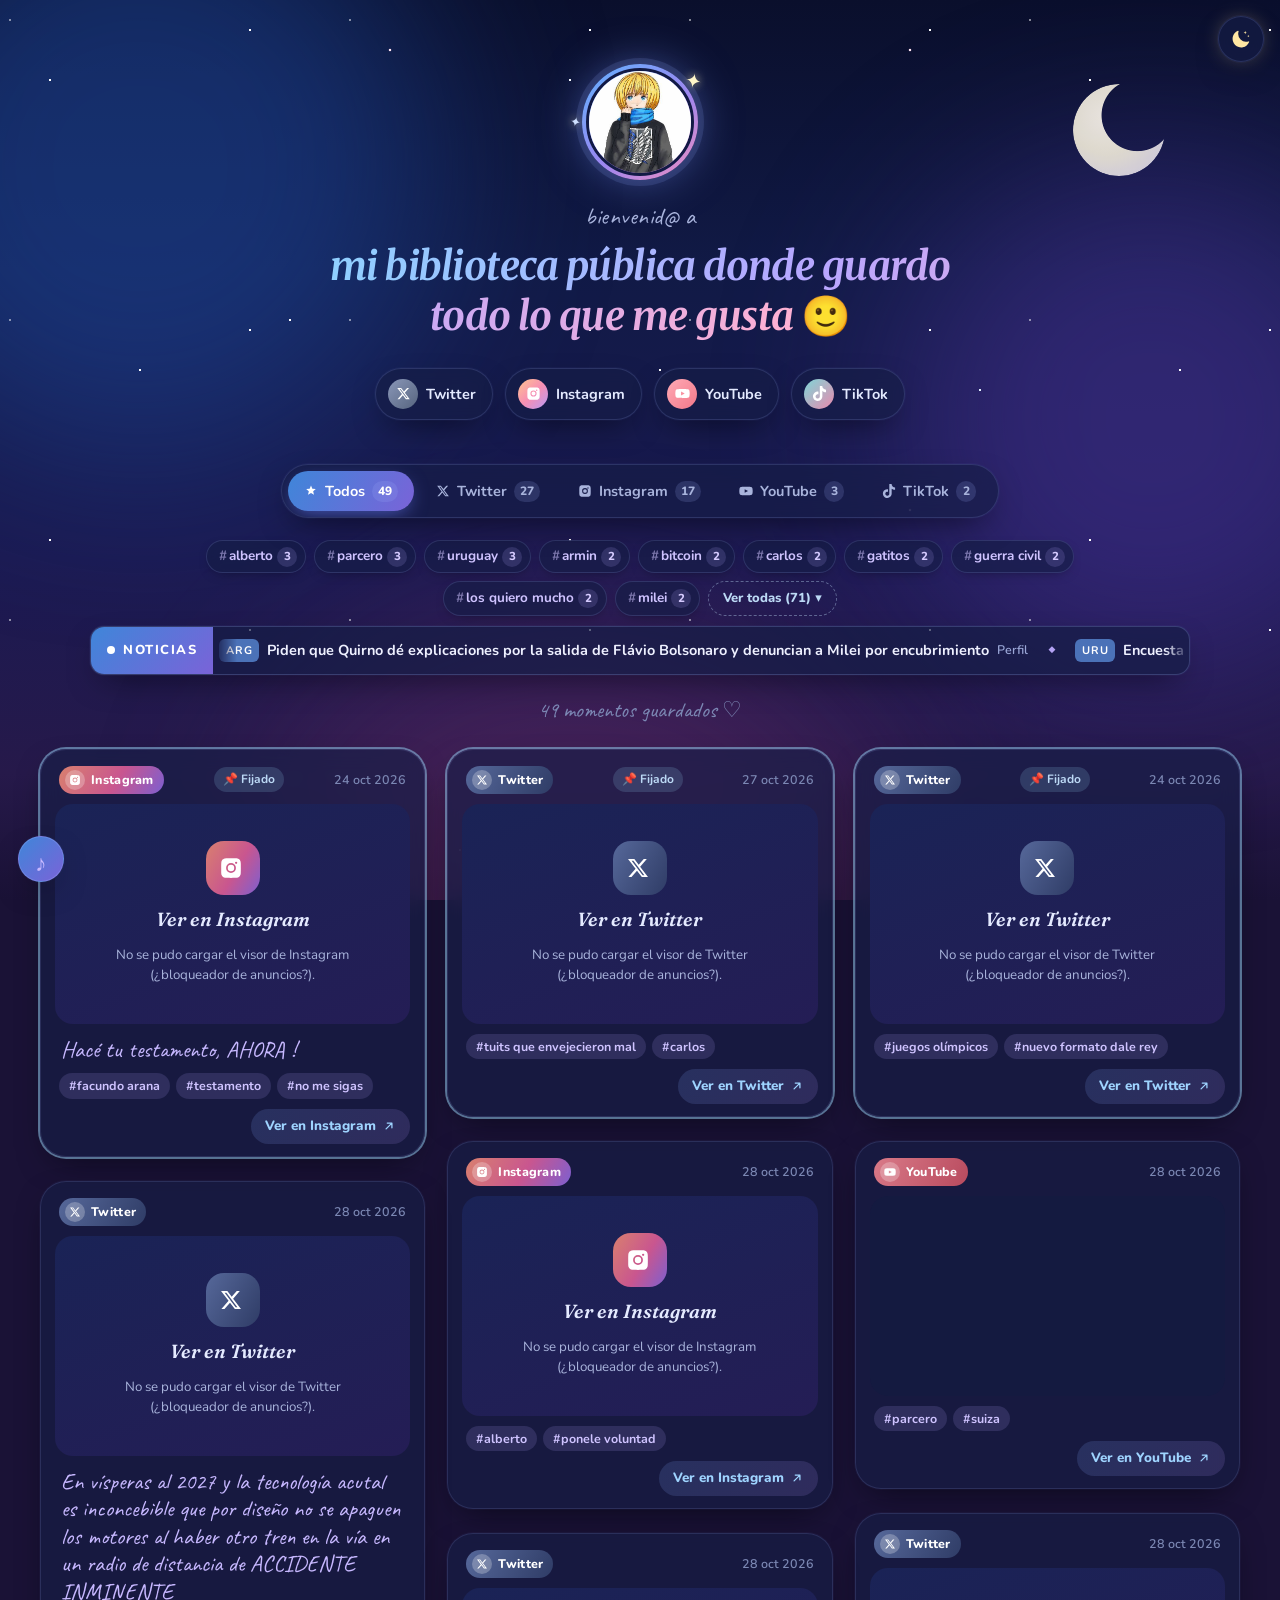
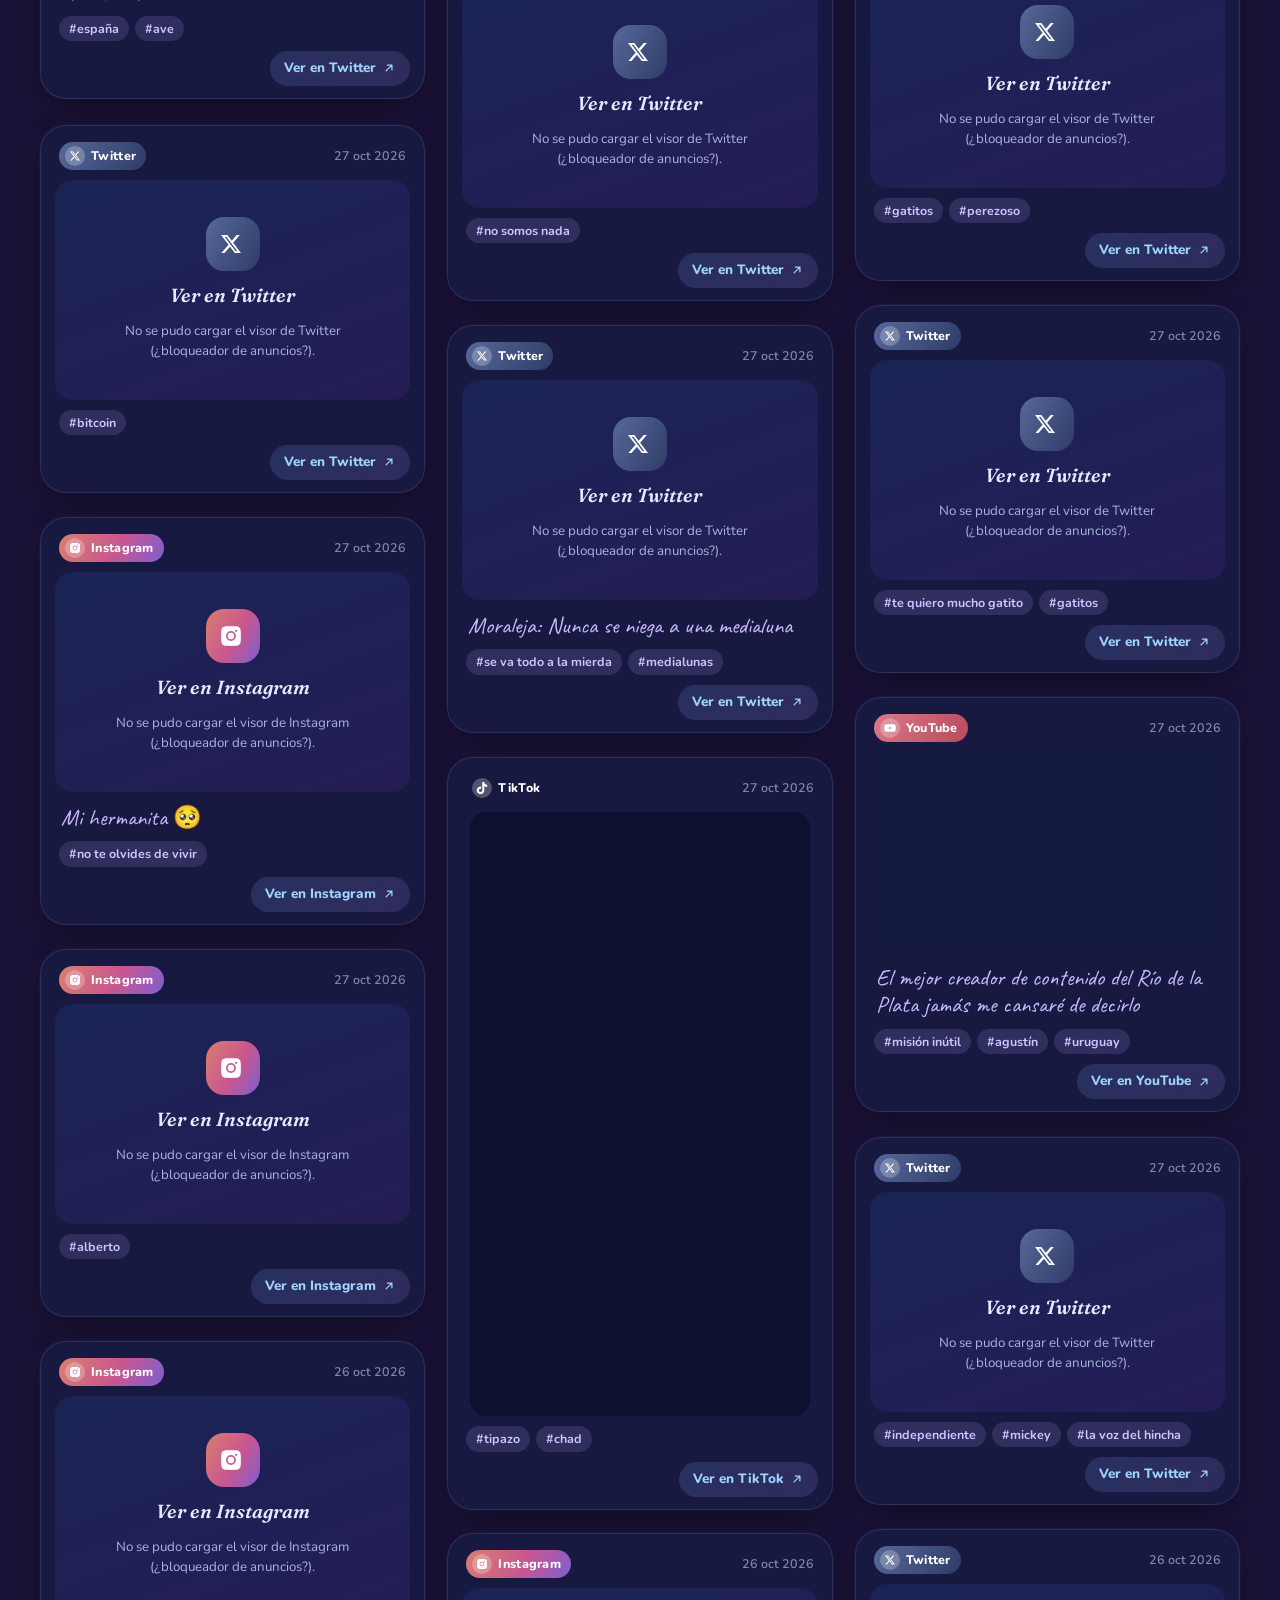
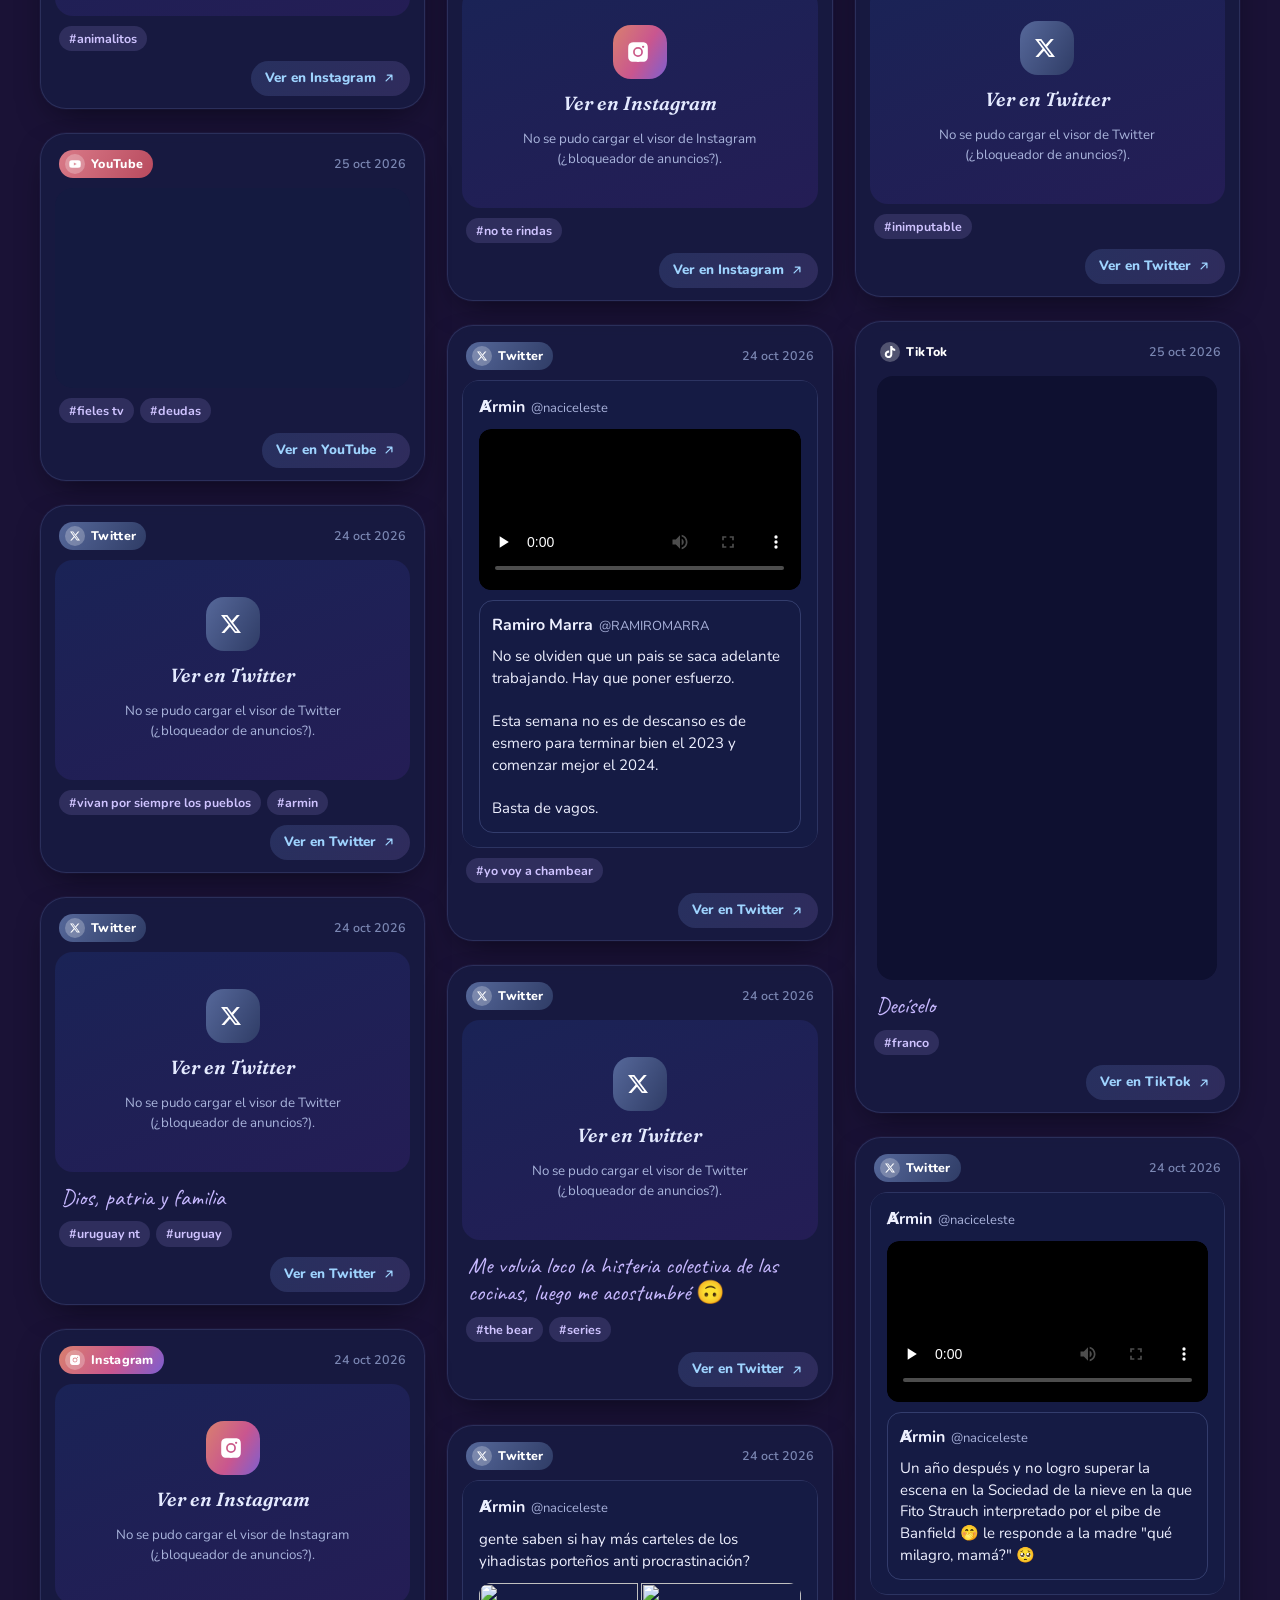
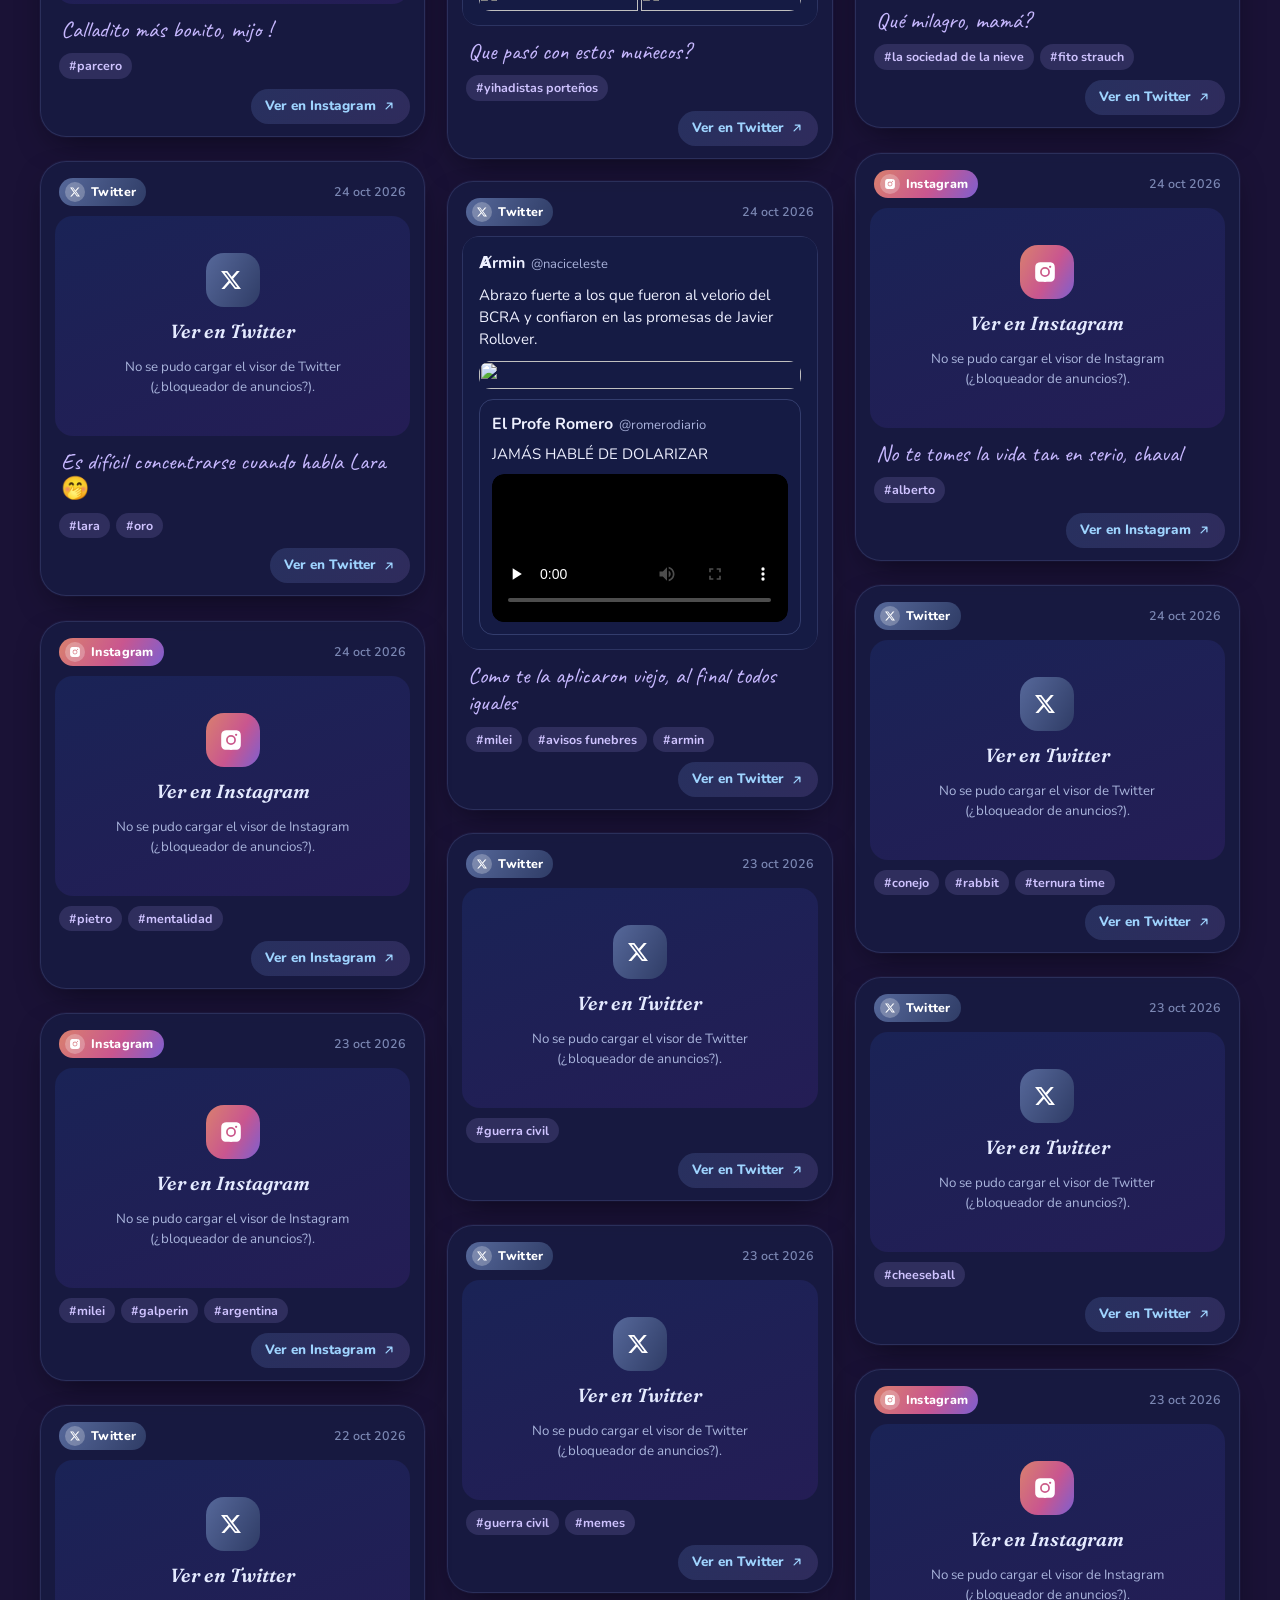
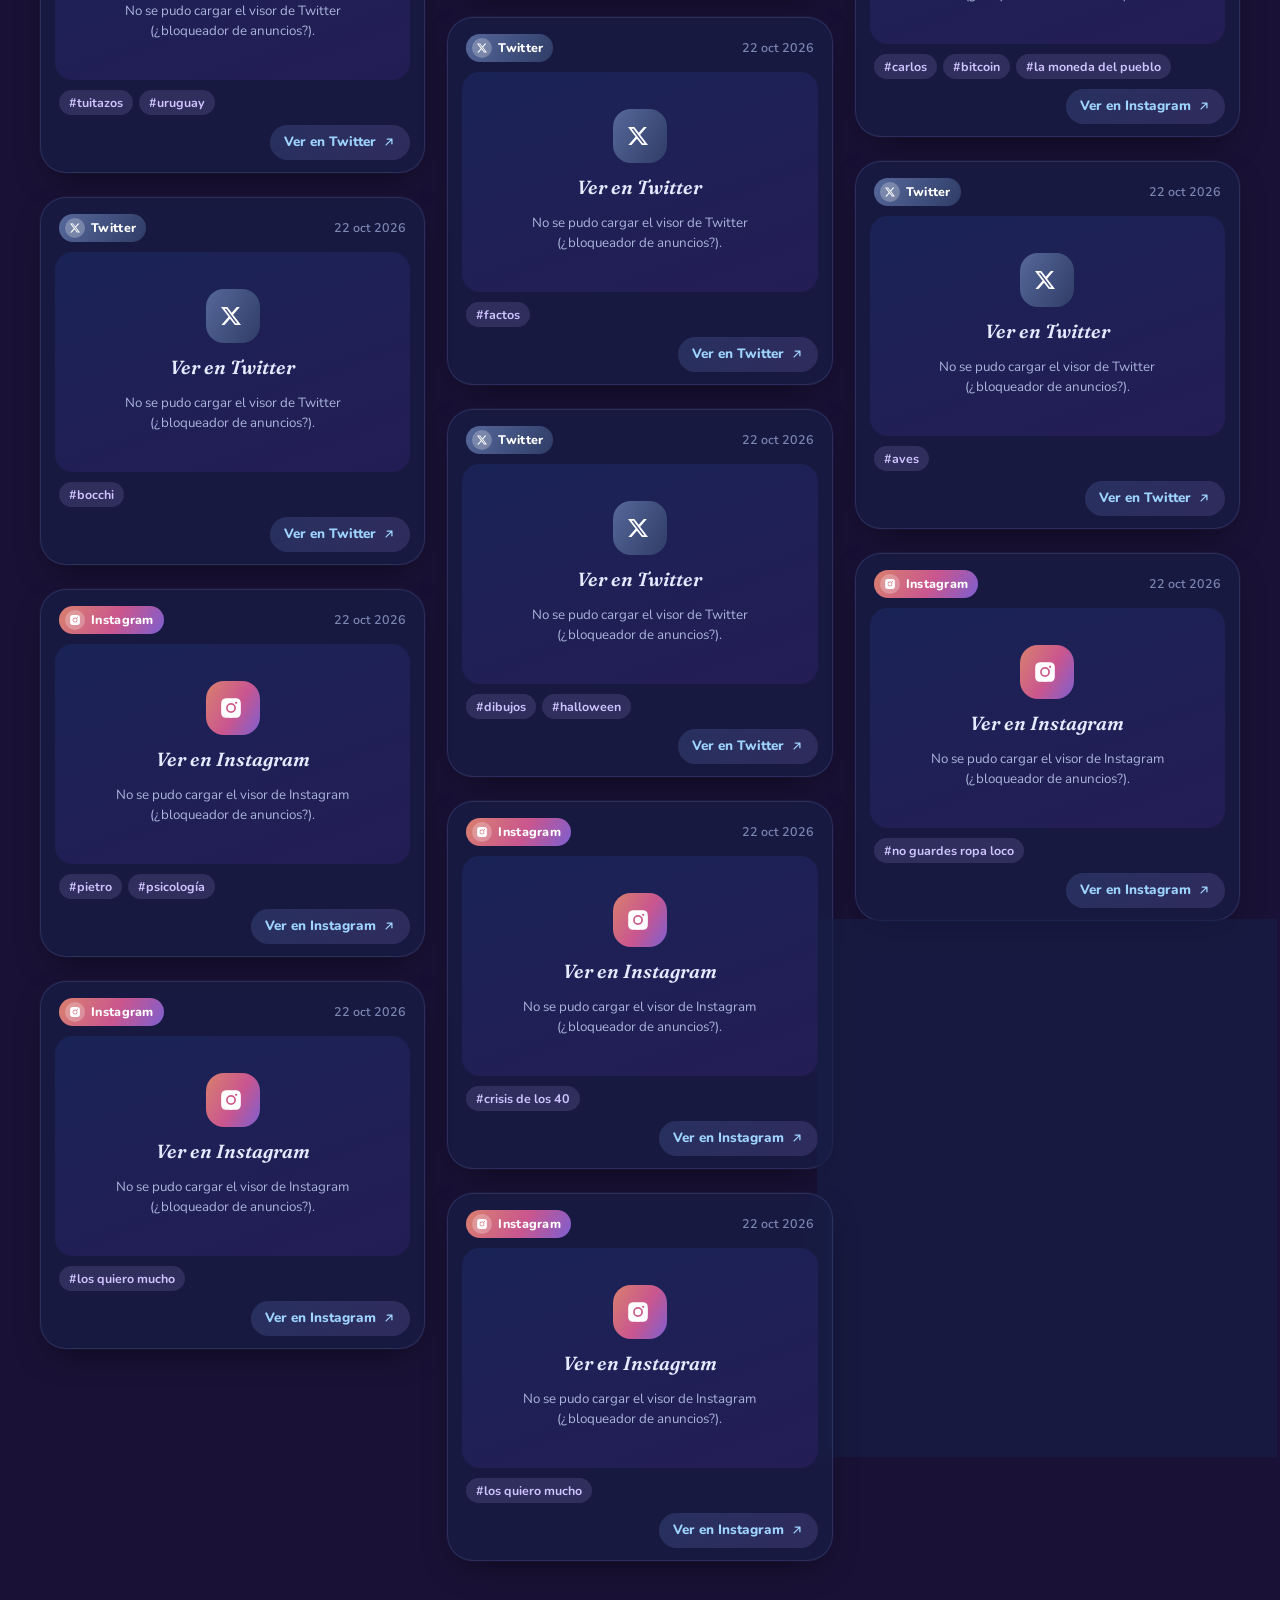
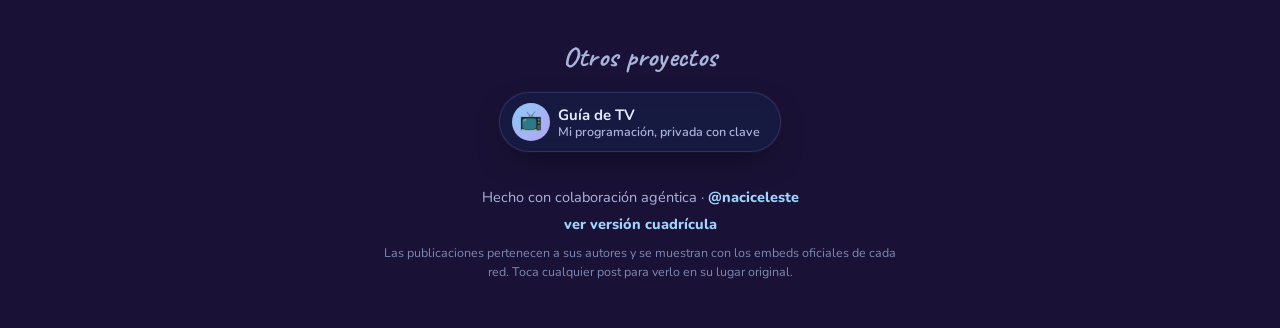
==== commit a7b6930c: "Otros proyectos: franja con la Guía de TV; og/canonical a naciceleste.dev" ====
--- a/index.html
+++ b/index.html
@@ -9,8 +9,10 @@
   <meta name="color-scheme" content="light dark" />
   <meta property="og:title" content="Biblioteca pública de Ⱥrmin · @naciceleste" />
   <meta property="og:description" content="Mi biblioteca pública donde guardo todo lo que me gusta 🙂" />
-  <meta property="og:image" content="https://naciceleste.github.io/assets/avatar.jpg" />
+  <meta property="og:image" content="https://naciceleste.dev/assets/avatar.jpg" />
   <meta property="og:type" content="website" />
+  <meta property="og:url" content="https://naciceleste.dev/" />
+  <link rel="canonical" href="https://naciceleste.dev/" />
   <script>
     /* tema antes de pintar (evita parpadeo): elección guardada o, si no hay, modo noche */
     (function () {
@@ -100,6 +102,11 @@
     </section>
   </main>
 
+  <section class="proyectos" id="proyectos" aria-labelledby="proyectos-title">
+    <h2 id="proyectos-title">Otros proyectos</h2>
+    <nav class="proyectos-list" id="proyectos-list" aria-label="Otros proyectos"></nav>
+  </section>
+
   <footer class="footer">
     <p>Hecho con colaboración agéntica · <a id="footer-handle" href="https://x.com/naciceleste">@naciceleste</a></p>
     <p><a href="cuadricula/">ver versión cuadrícula</a></p>
@@ -125,5 +132,6 @@
     <script src="respaldo.js"></script>
   <script src="noticias.js"></script>
   <script src="app.js"></script>
+  <script src="proyectos.js"></script>
 </body>
 </html>
--- a/styles.css
+++ b/styles.css
@@ -435,3 +435,18 @@
 [data-theme="dark"] .tk-tag{background:#4b72b8}
 @media (max-width:640px){ .ticker{margin:4px 12px 14px} .tk-label{padding:0 11px; font-size:11px} .tk-item{font-size:13.5px; padding:10px 4px} }
 @media (prefers-reduced-motion:reduce){ .tk-track{animation:none} .tk-viewport{overflow-x:auto} .tk-set[aria-hidden]{display:none} }
+
+/* ---------- otros proyectos (mismo estilo que los botones de redes) ---------- */
+.proyectos{max-width:1240px; margin:10px auto 0; padding:0 20px; text-align:center}
+.proyectos h2{margin:0 0 14px; font-family:"Caveat",cursive; font-weight:700; font-size:28px; color:var(--ink-soft); letter-spacing:.3px}
+.proyectos-list{display:flex; justify-content:center; gap:12px; flex-wrap:wrap}
+.social.project{padding:10px 20px 10px 12px; text-align:left; max-width:100%}
+.social.project .ico{width:38px; height:38px; font-size:19px; flex:none; background:linear-gradient(135deg,#8ccaf7,#b6a3f3)}
+.social.project .p-txt{display:flex; flex-direction:column; line-height:1.2; min-width:0}
+.social.project strong{font-size:15px}
+.social.project small{font-weight:600; font-size:12.5px; color:var(--ink-soft)}
+@media (max-width:640px){
+  .proyectos{padding:0 12px}
+  .social.project{padding:8px 16px 8px 9px}
+  .social.project .ico{width:34px; height:34px; font-size:17px}
+}
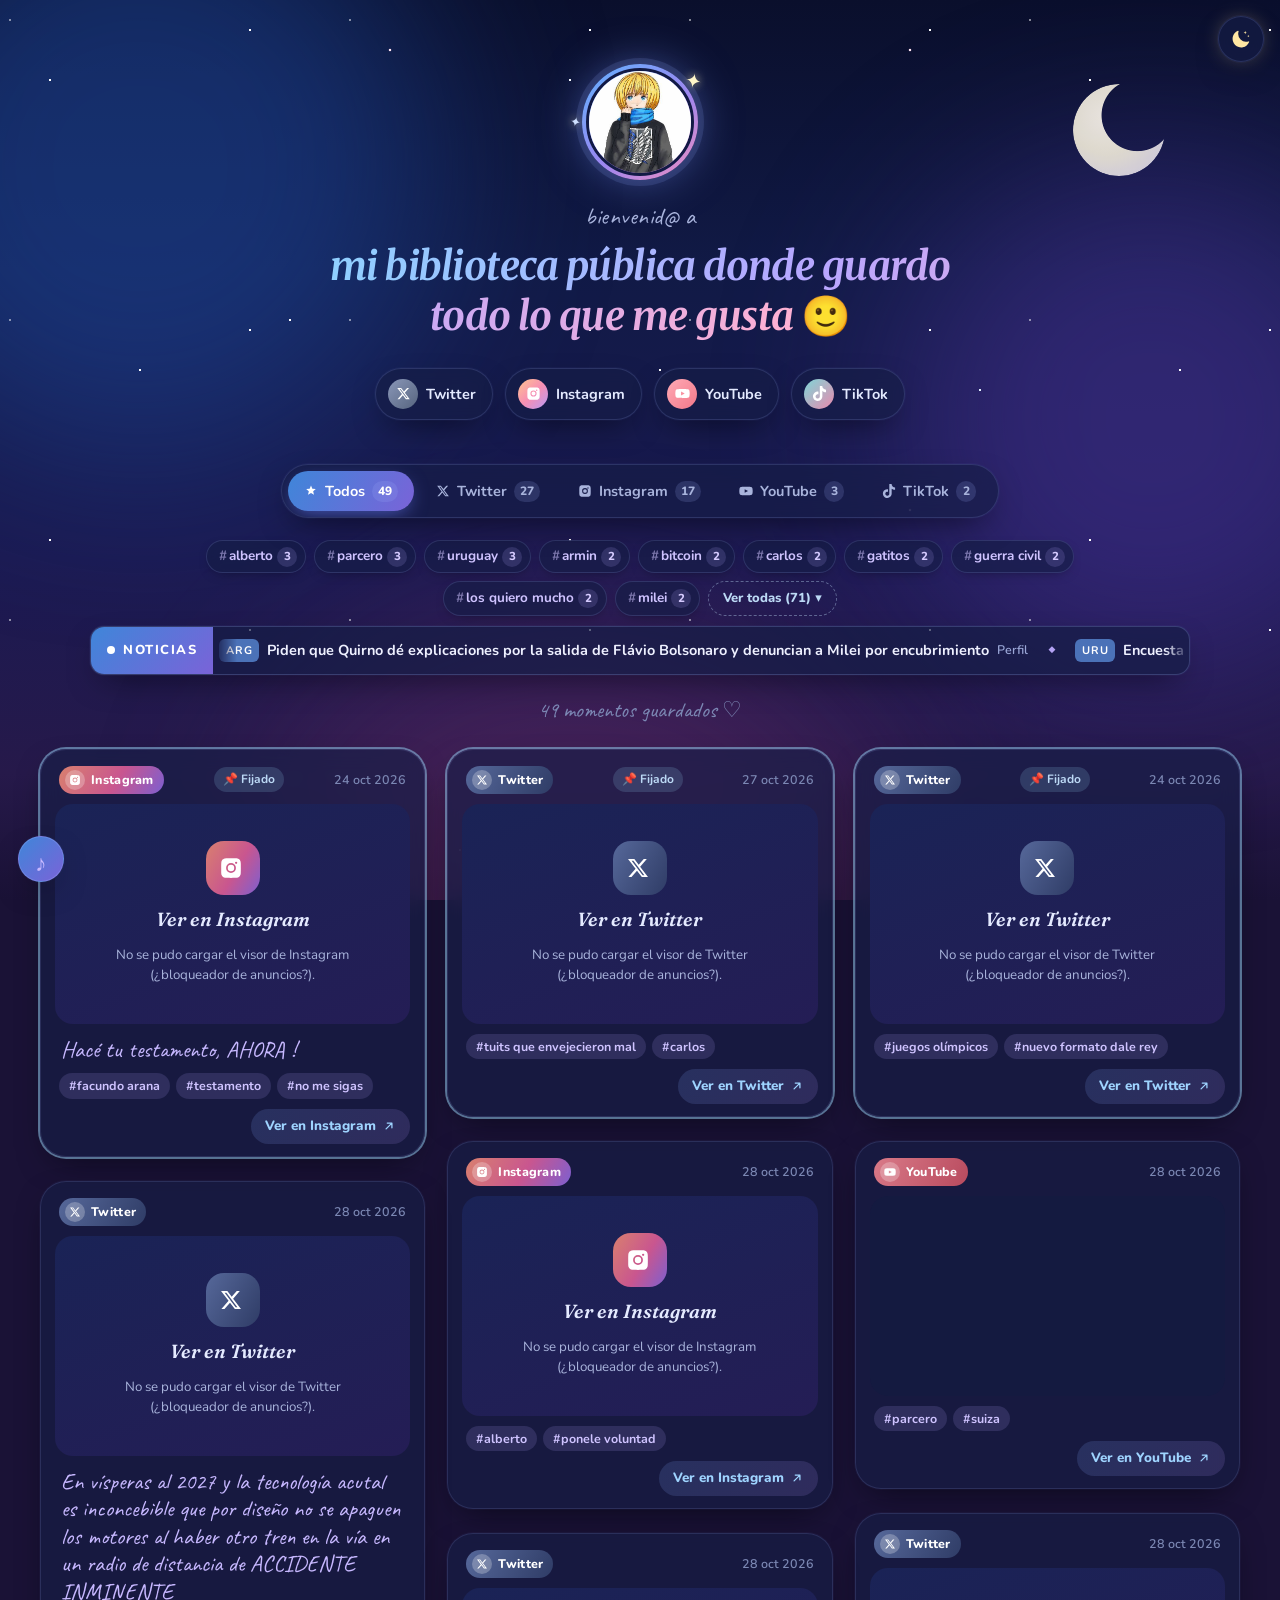
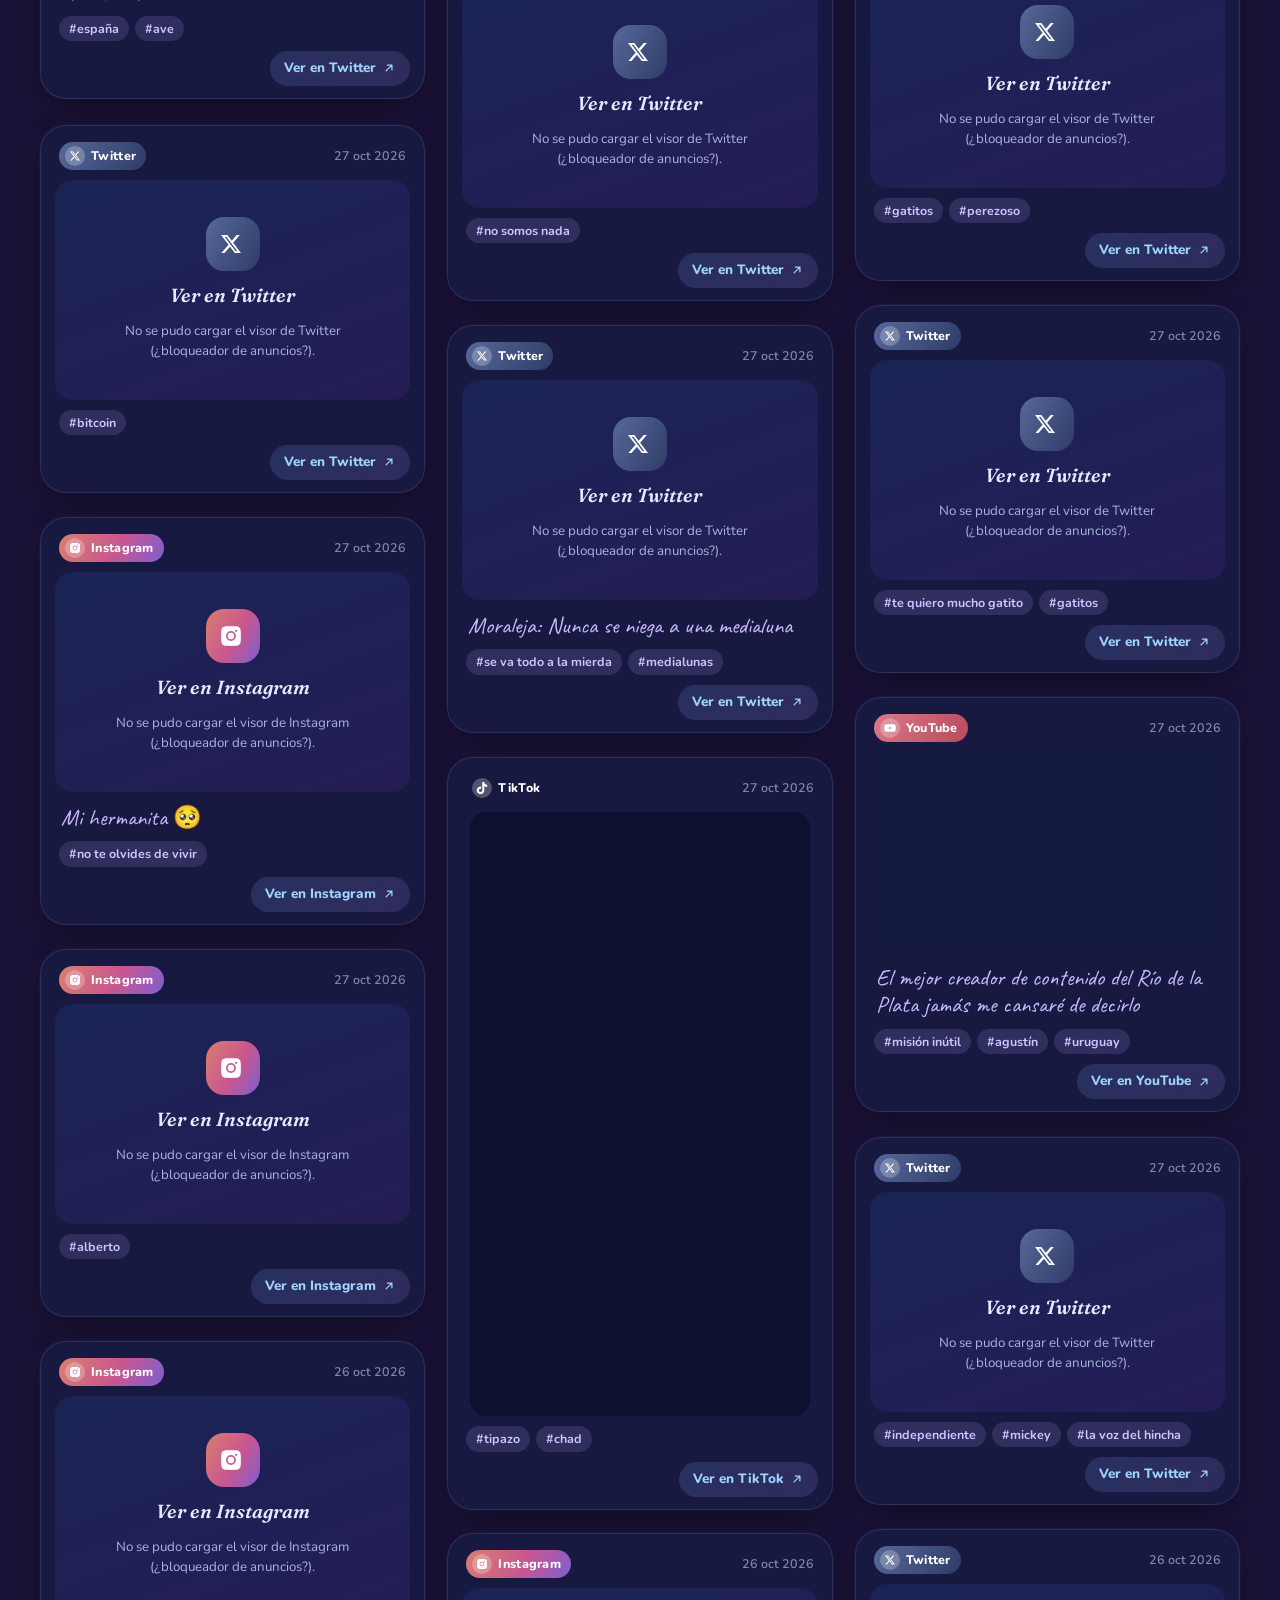
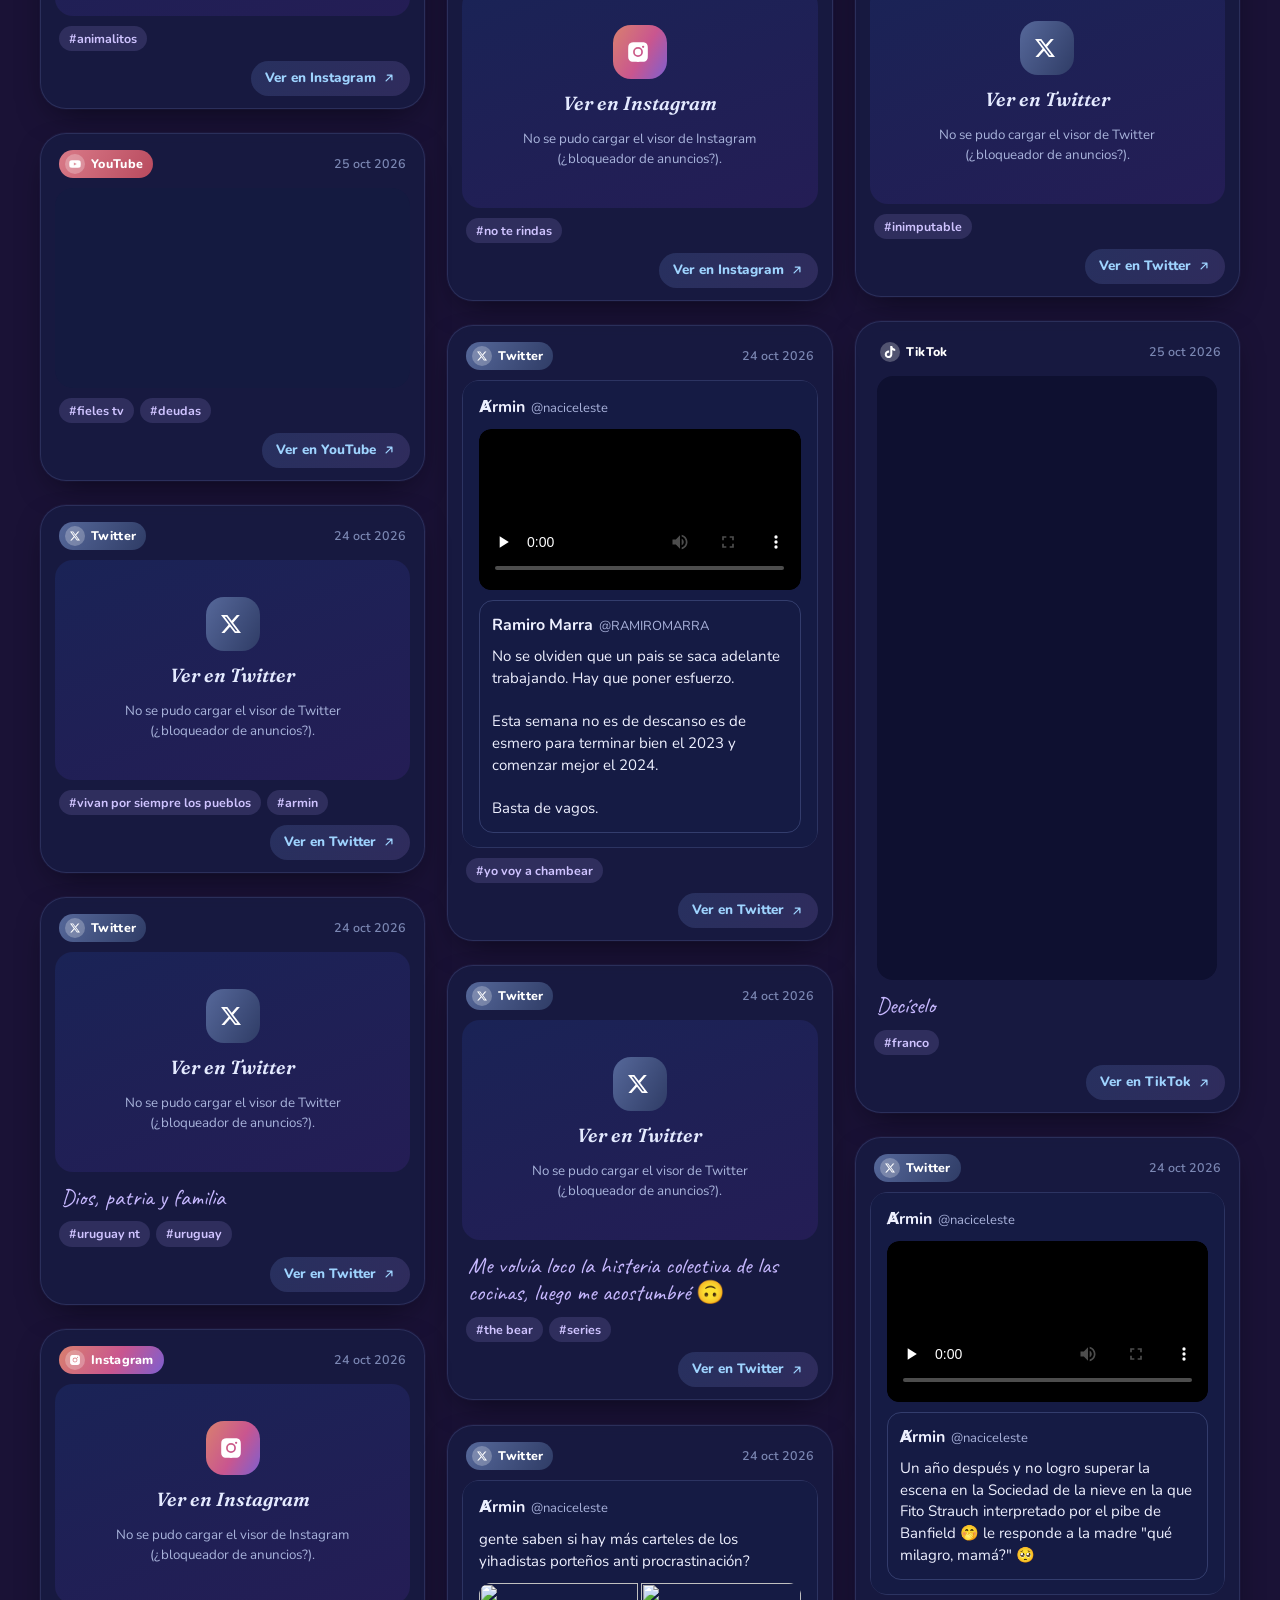
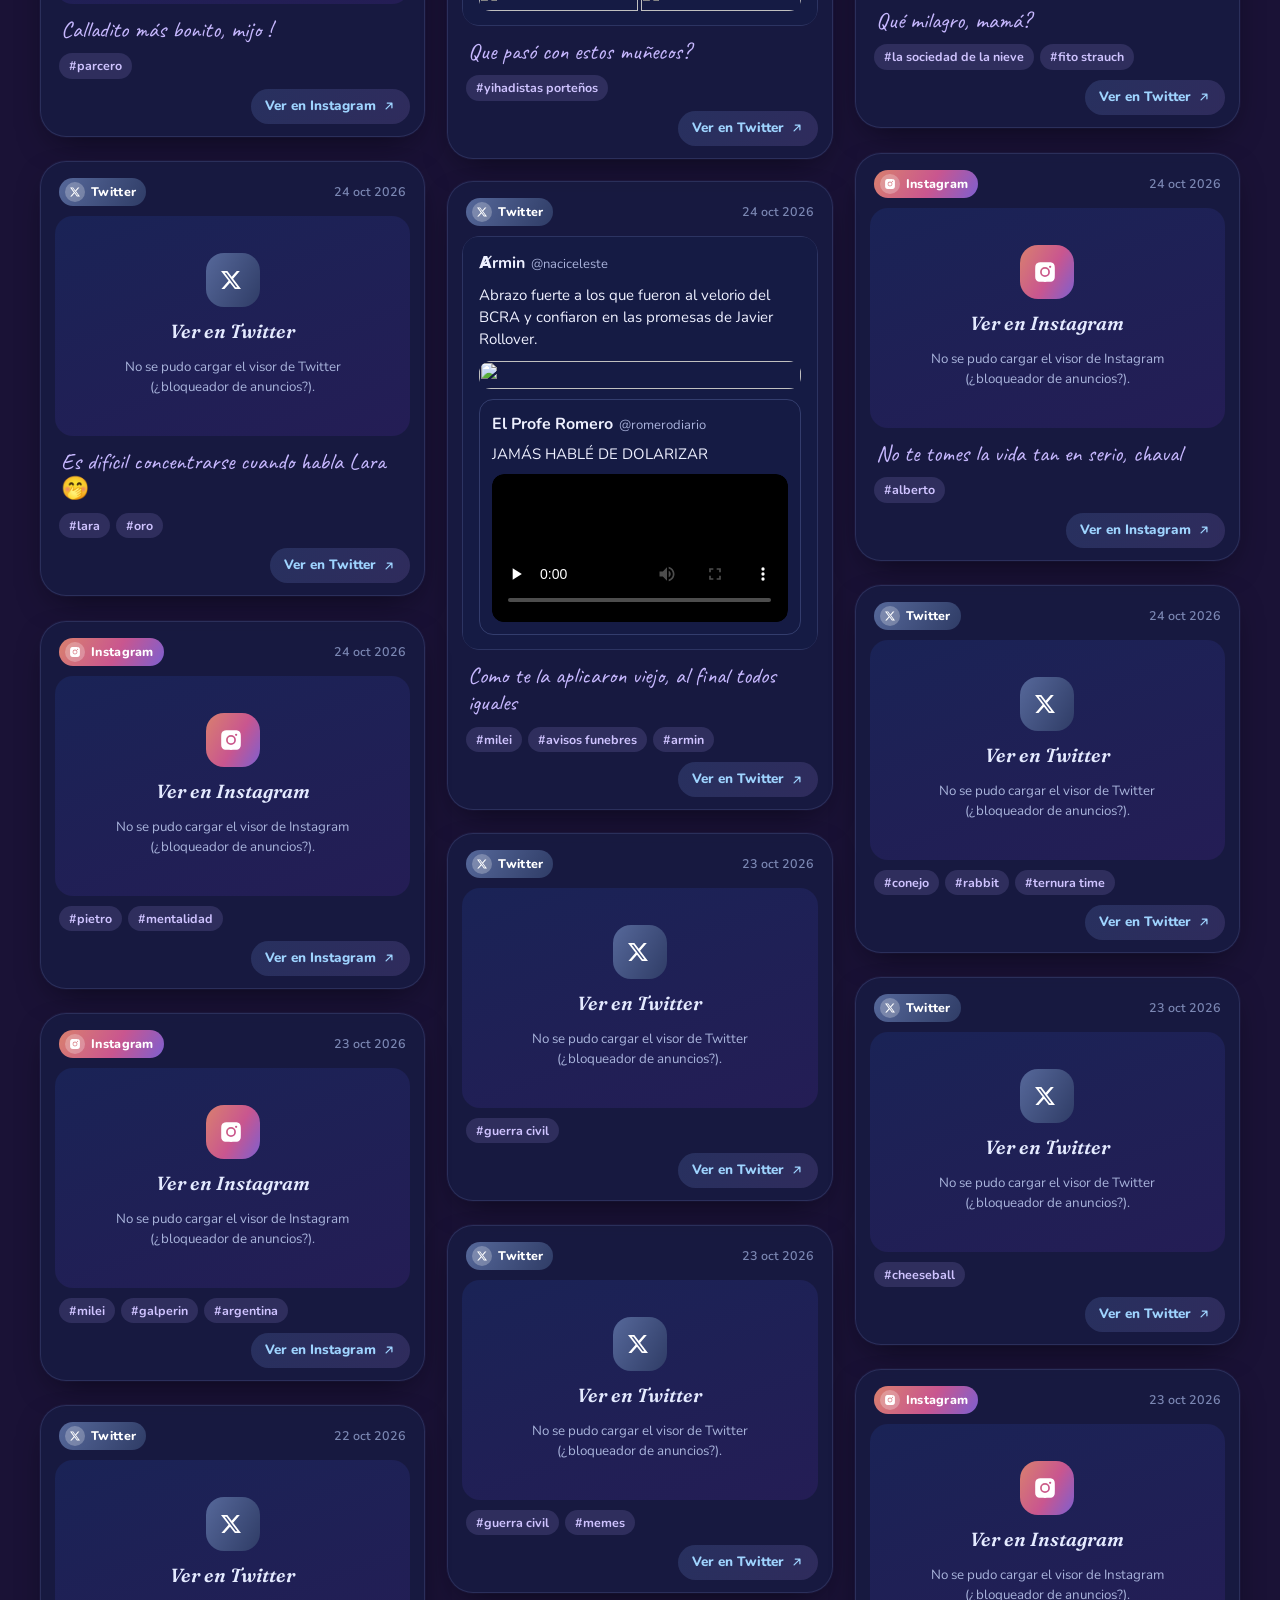
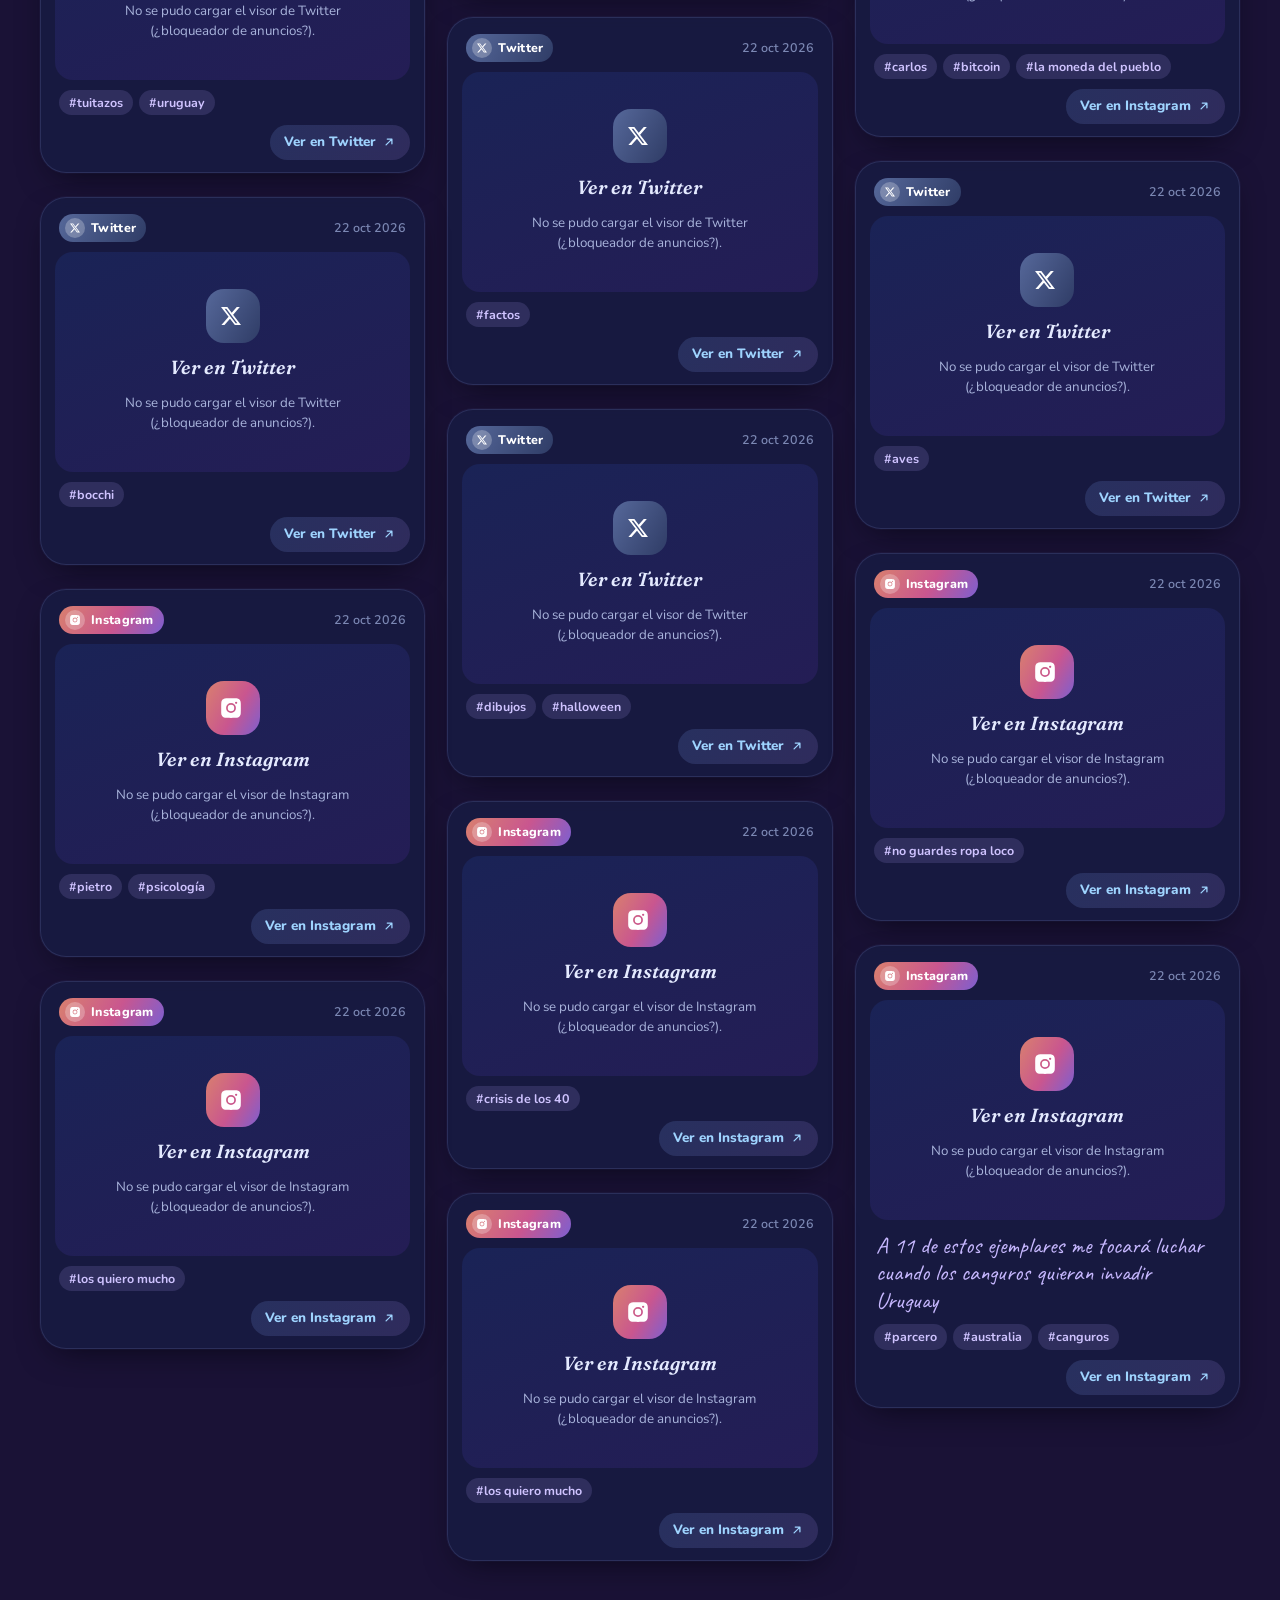
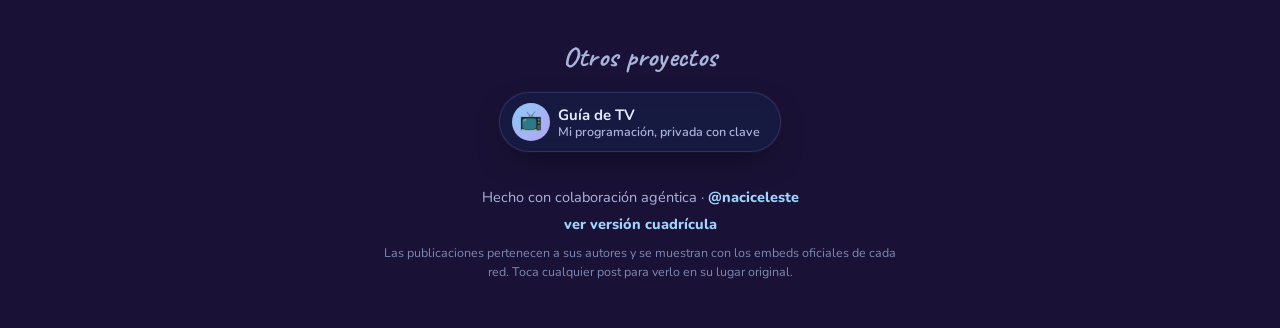
==== commit db16b6bd: "Volver a biblioteca.naciceleste.dev mientras sale el certificado de naciceleste.dev" ====
--- a/index.html
+++ b/index.html
@@ -9,10 +9,10 @@
   <meta name="color-scheme" content="light dark" />
   <meta property="og:title" content="Biblioteca pública de Ⱥrmin · @naciceleste" />
   <meta property="og:description" content="Mi biblioteca pública donde guardo todo lo que me gusta 🙂" />
-  <meta property="og:image" content="https://naciceleste.dev/assets/avatar.jpg" />
+  <meta property="og:image" content="https://biblioteca.naciceleste.dev/assets/avatar.jpg" />
   <meta property="og:type" content="website" />
-  <meta property="og:url" content="https://naciceleste.dev/" />
-  <link rel="canonical" href="https://naciceleste.dev/" />
+  <meta property="og:url" content="https://biblioteca.naciceleste.dev/" />
+  <link rel="canonical" href="https://biblioteca.naciceleste.dev/" />
   <script>
     /* tema antes de pintar (evita parpadeo): elección guardada o, si no hay, modo noche */
     (function () {
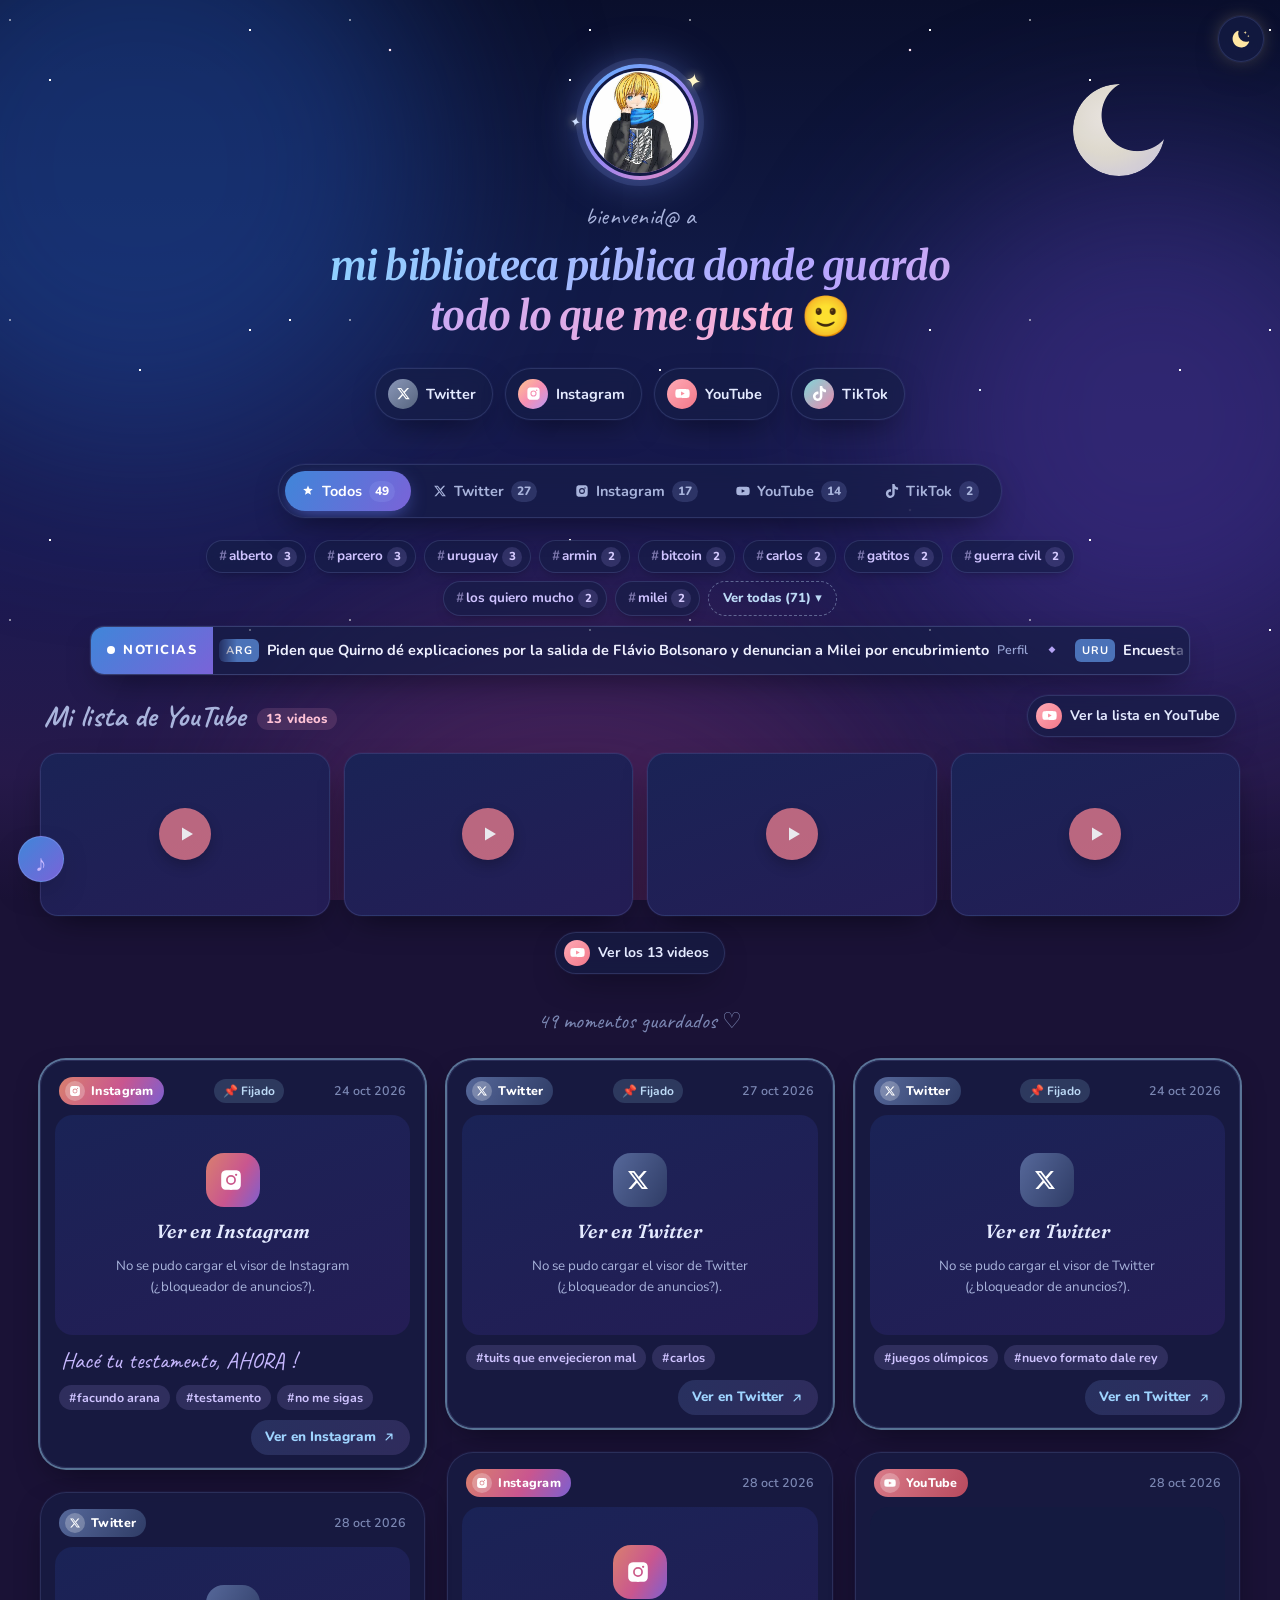
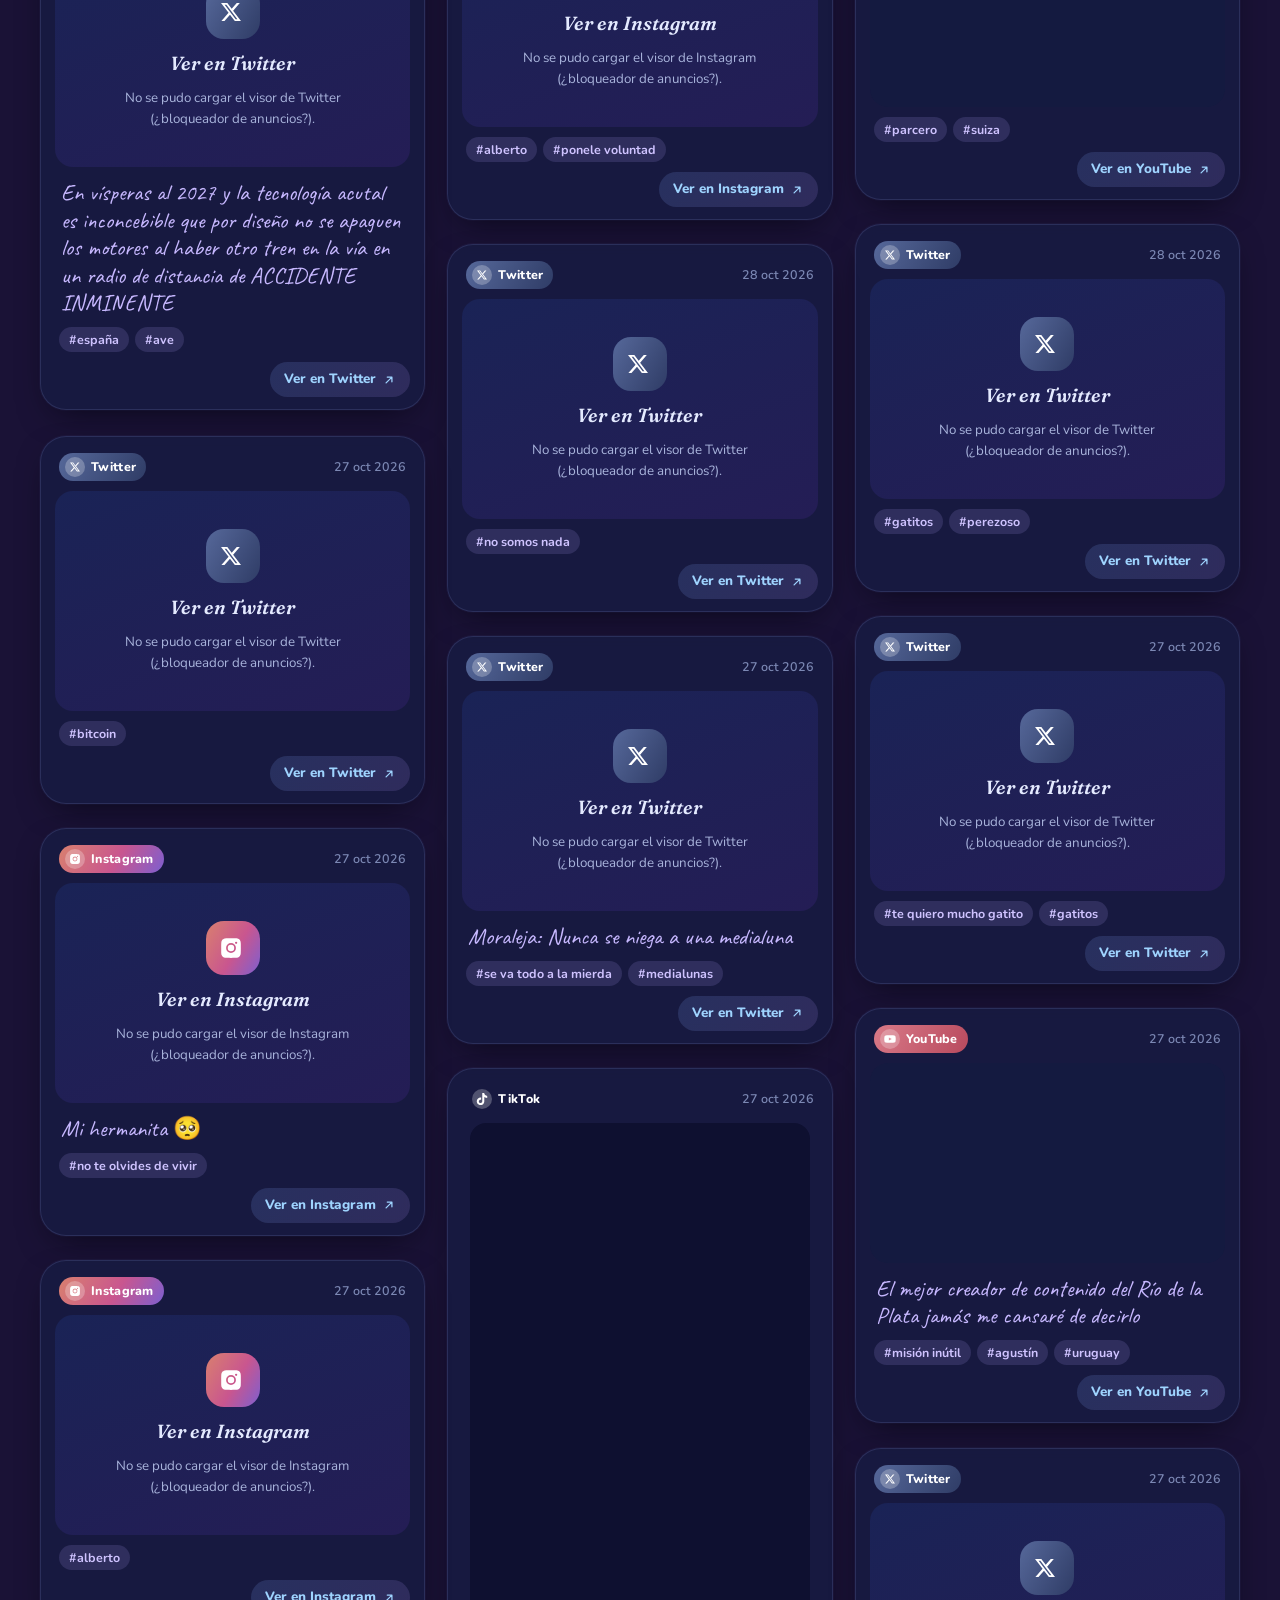
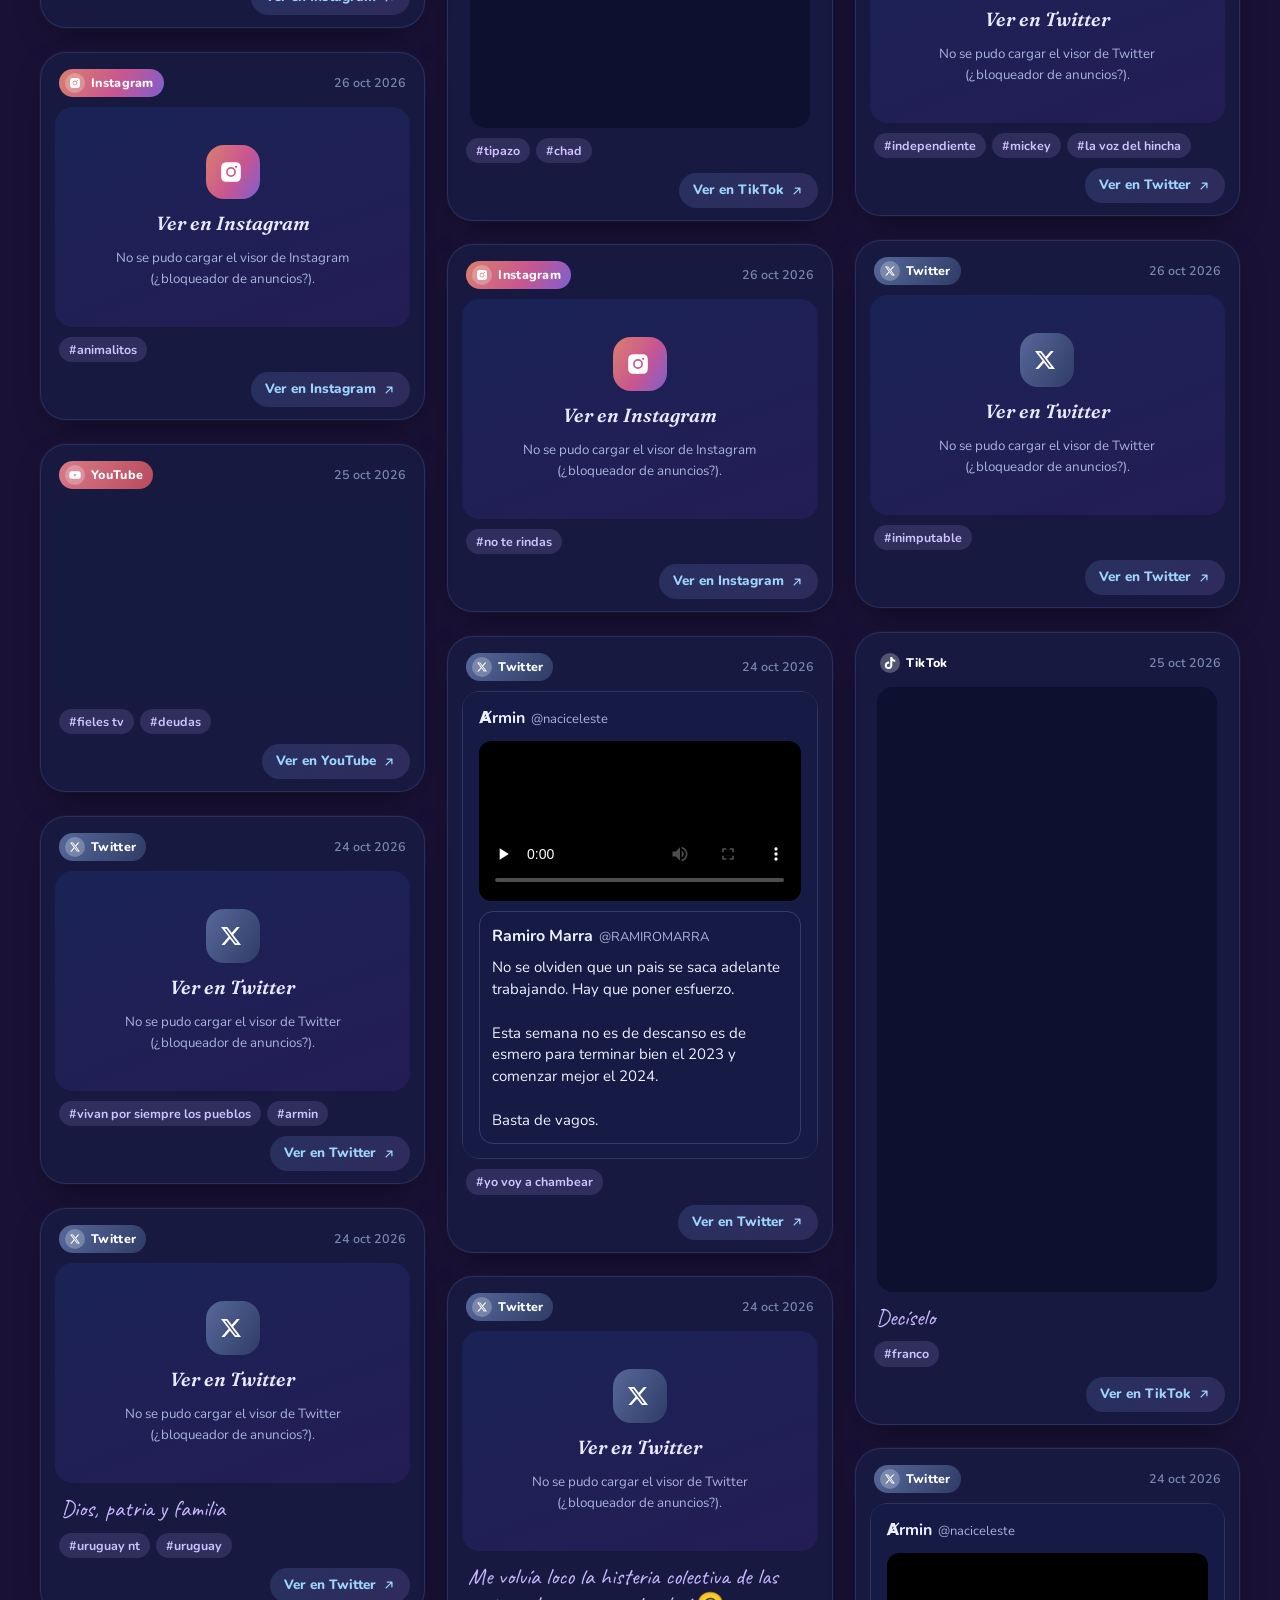
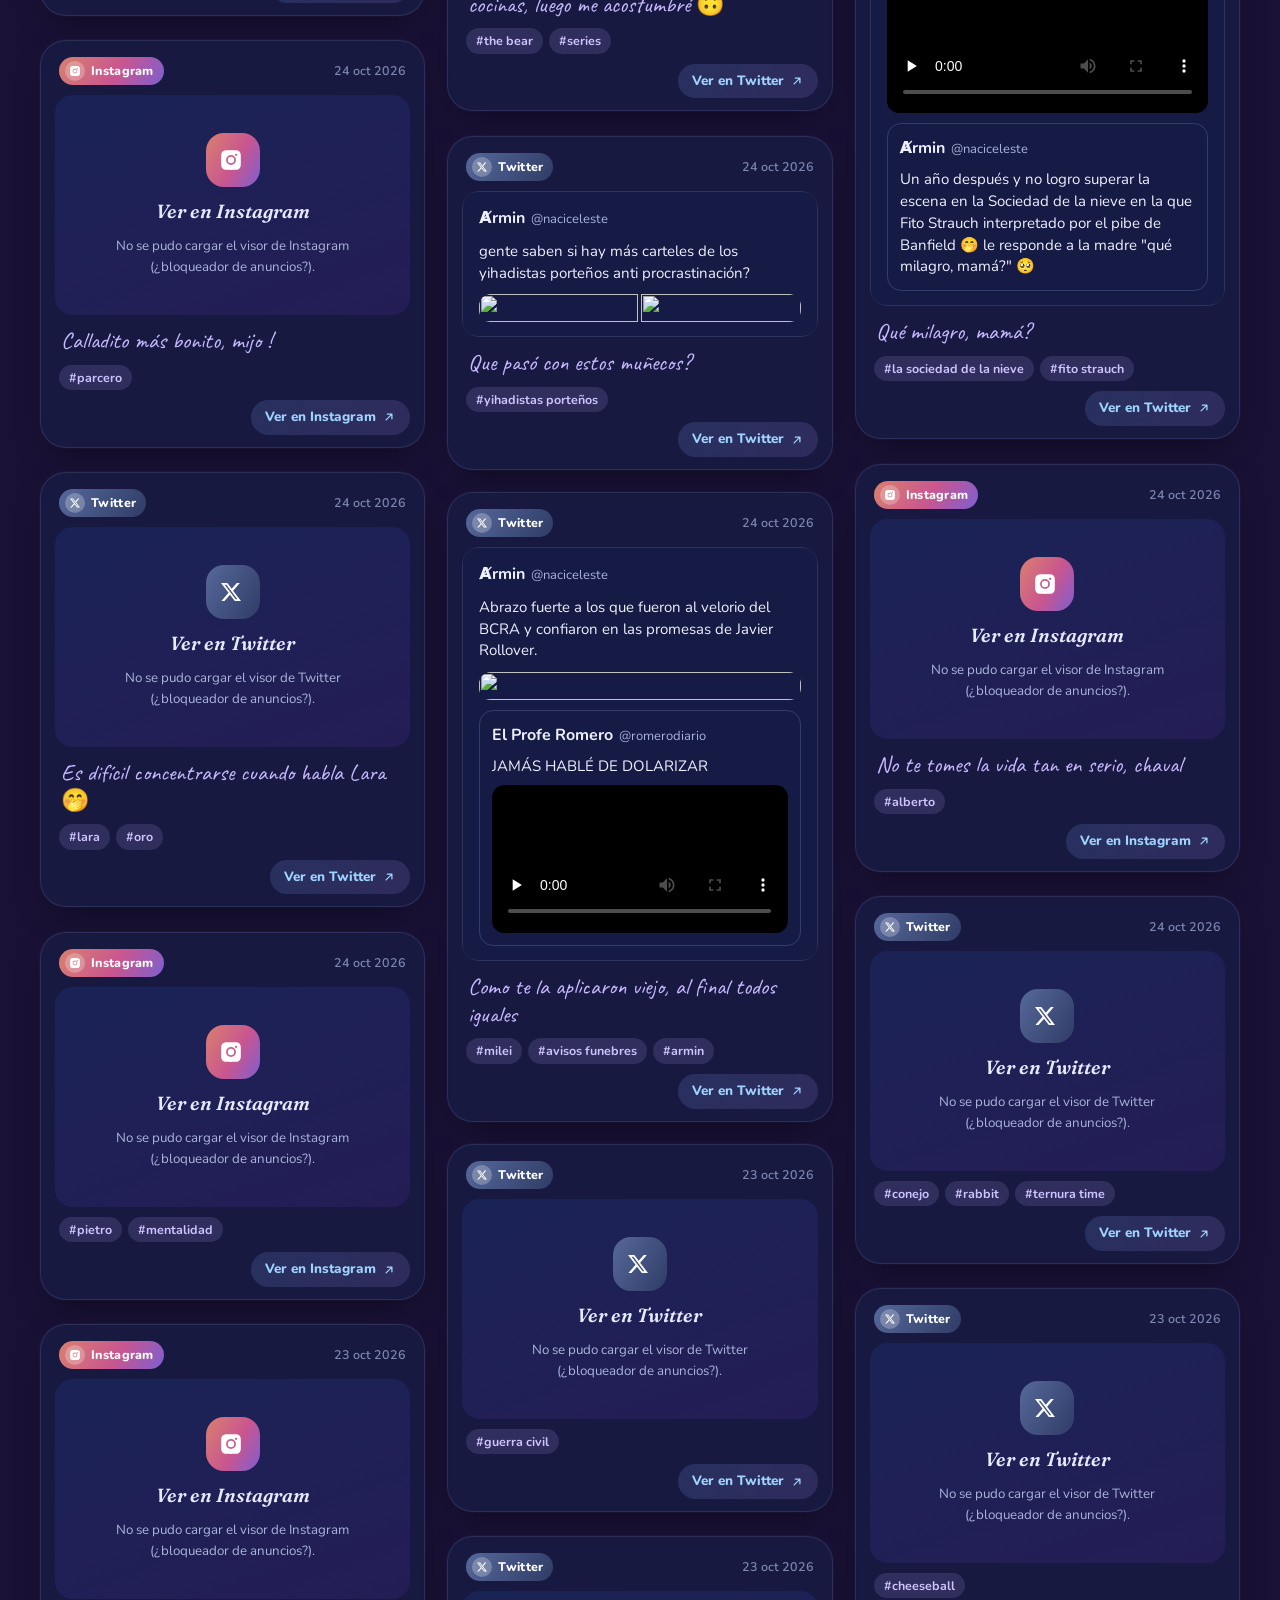
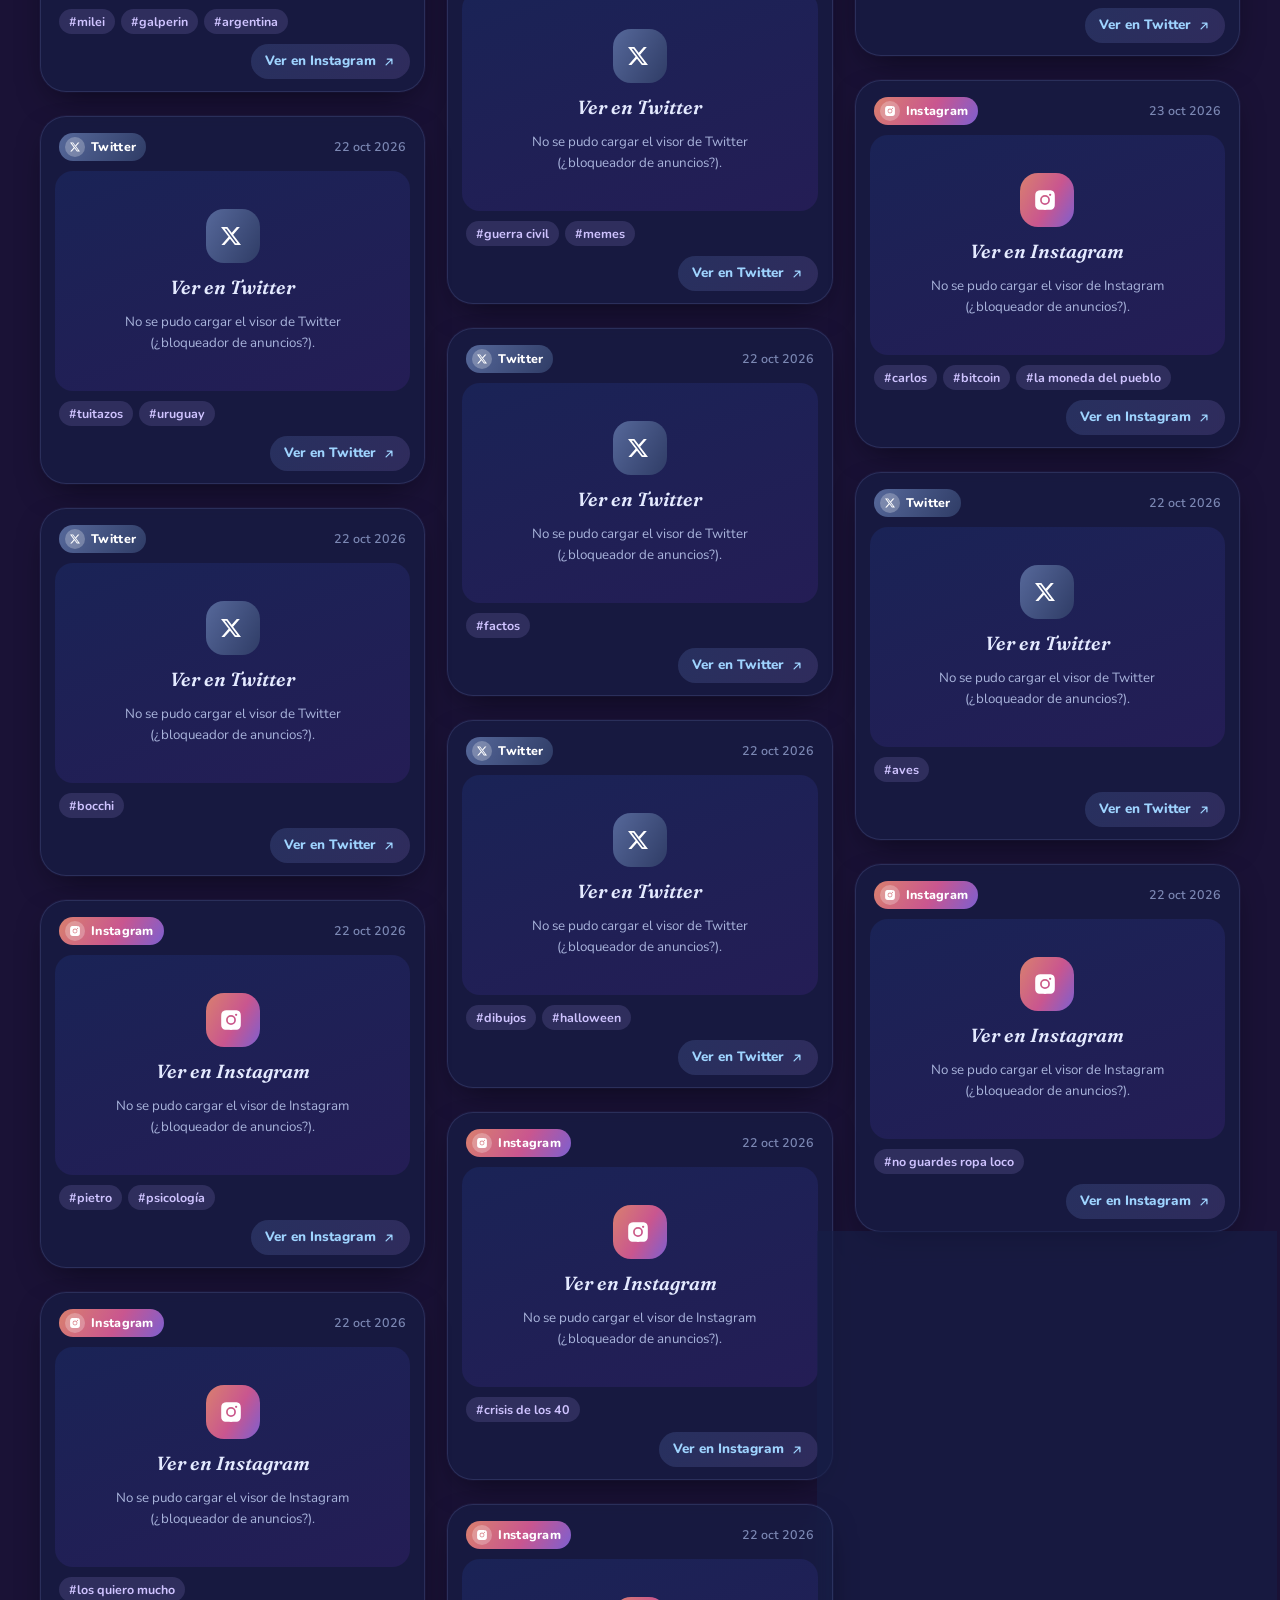
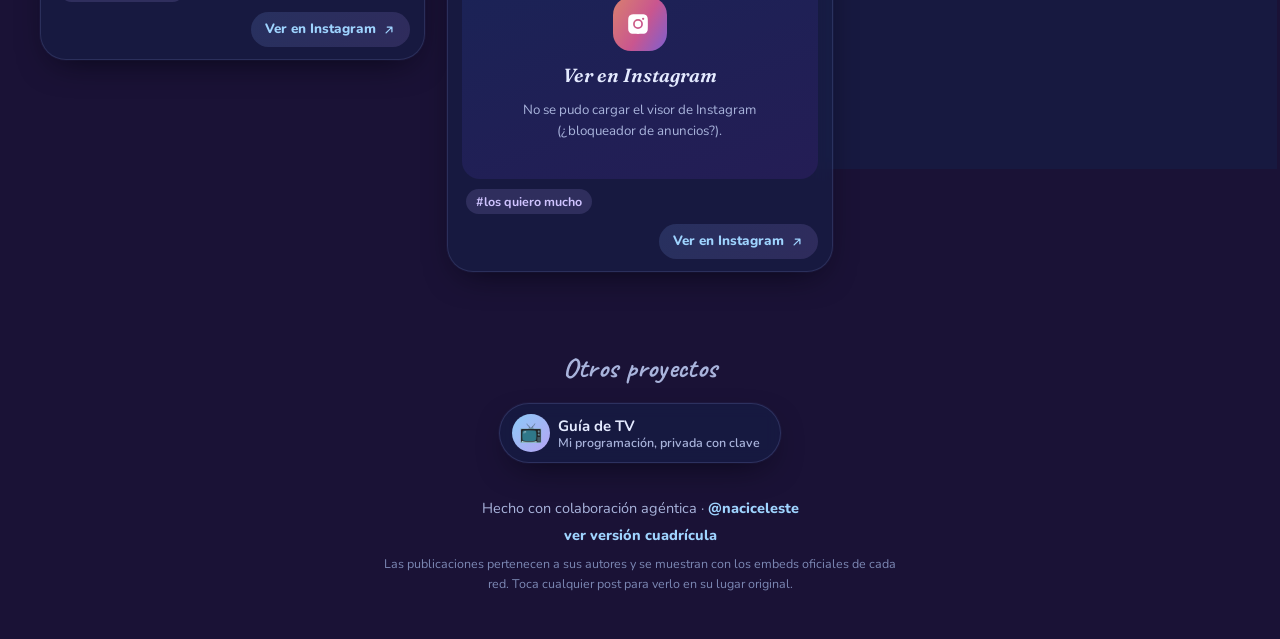
==== commit c61c3697: "YouTube: sección 'Mi lista de YouTube' en cuadrícula (con Shorts 9:16) + scripts/youtube_sync.py" ====
--- a/index.html
+++ b/index.html
@@ -87,6 +87,15 @@
       <div class="tk-viewport"><div class="tk-track" id="tk-track"></div></div>
     </section>
 
+    <section class="yt-sec" id="yt" aria-labelledby="yt-title" hidden>
+      <div class="yt-head">
+        <h2 id="yt-title">Mi lista de YouTube <span class="yt-n" id="yt-count"></span></h2>
+        <a class="social yt-link" id="yt-list" data-net="youtube" href="https://www.youtube.com/playlist?list=PLJ-DohLIgv3w" target="_blank" rel="noopener"><span class="ico"><svg><use href="#i-youtube"/></svg></span>Ver la lista en YouTube</a>
+      </div>
+      <div class="yt-grid" id="yt-grid"></div>
+      <div class="yt-foot"><button class="social yt-all" id="yt-all" data-net="youtube" type="button" hidden><span class="ico"><svg><use href="#i-youtube"/></svg></span><span class="lbl">Ver todos los videos</span></button></div>
+    </section>
+
     <p class="count" id="count" aria-live="polite"></p>
 
     <section class="wall" id="wall" aria-label="Publicaciones guardadas"></section>
@@ -131,6 +140,7 @@
   <script src="posts.js"></script>
     <script src="respaldo.js"></script>
   <script src="noticias.js"></script>
+  <script src="youtube.js"></script>
   <script src="app.js"></script>
   <script src="proyectos.js"></script>
 </body>
--- a/styles.css
+++ b/styles.css
@@ -450,3 +450,65 @@
   .social.project{padding:8px 16px 8px 9px}
   .social.project .ico{width:34px; height:34px; font-size:17px}
 }
+
+/* ---------- mi lista de YouTube (cuadrícula: miniaturas completas; Shorts en 9:16) ---------- */
+.yt-sec{margin:6px 0 30px}
+.yt-sec[hidden]{display:none}
+.yt-head{display:flex; align-items:center; justify-content:space-between; gap:12px; flex-wrap:wrap; margin:0 4px 14px}
+.yt-head h2{margin:0; font-family:"Caveat",cursive; font-weight:700; font-size:30px; color:var(--ink-soft); letter-spacing:.3px}
+.yt-n{font-family:"Nunito",sans-serif; font-size:13px; font-weight:800; vertical-align:middle; margin-left:4px; padding:2px 9px;
+  border-radius:999px; background:var(--pink-soft); color:var(--c-youtube)}
+.yt-link,.yt-all{font:inherit; font-weight:700; font-size:14px; cursor:pointer; padding:7px 15px 7px 8px}
+.yt-link .ico,.yt-all .ico{width:26px; height:26px}
+button.social:hover{transform:translateY(-3px); box-shadow:var(--shadow-hover); background:#fff}
+.yt-grid{display:grid; grid-template-columns:repeat(auto-fill,minmax(min(270px,100%),1fr)); gap:14px}
+.yt-tile{position:relative; display:block; aspect-ratio:16/9; border-radius:18px; overflow:hidden; text-decoration:none; color:#fff;
+  background:linear-gradient(160deg,var(--sky-1),var(--lav-soft)); border:1px solid var(--card-border); box-shadow:var(--shadow);
+  transition:transform .25s ease, box-shadow .25s ease; animation:rise .6s cubic-bezier(.2,.7,.2,1) both}
+.yt-tile[hidden]{display:none}
+.yt-tile:hover{transform:translateY(-4px); box-shadow:var(--shadow-hover), 0 0 30px -8px rgba(242,140,155,.55)}
+.yt-tile:focus-visible{outline:3px solid var(--celeste); outline-offset:3px}
+.yt-thumb{position:absolute; inset:0}
+.yt-thumb img{position:absolute; inset:0; width:100%; height:100%; object-fit:cover; display:block; opacity:0;
+  transition:opacity .5s, transform 1.2s cubic-bezier(.2,.7,.2,1)}
+.yt-thumb img.on{opacity:1}
+.yt-tile:hover .yt-thumb img.on{transform:scale(1.03)}
+/* Short: póster vertical 9:16 al centro, con su propia miniatura desenfocada de fondo */
+.yt-tile.short .yt-bg{filter:blur(18px) saturate(1.25); transform:scale(1.25)!important; opacity:0}
+.yt-tile.short .yt-bg.on{opacity:.75}
+.yt-poster{position:absolute; top:6%; bottom:6%; left:50%; transform:translateX(-50%); aspect-ratio:9/16; border-radius:12px; overflow:hidden;
+  box-shadow:0 10px 26px -8px rgba(0,0,0,.55); border:1px solid rgba(255,255,255,.45)}
+.yt-badge{position:absolute; top:10px; left:10px; z-index:2; font-weight:800; font-size:12px; letter-spacing:.3px; padding:3px 10px 3px 9px;
+  border-radius:999px; color:#fff; background:linear-gradient(120deg,#ffb0bb,#f2808f); box-shadow:0 4px 12px -4px rgba(242,128,143,.7)}
+.yt-badge::before{content:"▮ "; font-size:10px; opacity:.85}
+.yt-play{position:absolute; top:50%; left:50%; z-index:2; width:52px; height:52px; margin:-26px 0 0 -26px; border-radius:50%;
+  display:grid; place-items:center; color:#fff; background:rgba(242,128,143,.82); box-shadow:0 6px 18px -4px rgba(0,0,0,.4);
+  transition:opacity .3s, transform .3s; opacity:.9}
+.yt-play svg{width:24px; height:24px; margin-left:2px}
+/* capa al pasar el mouse: título + canal · DD/MM/AA (como en la versión cuadrícula) */
+.yt-over{position:absolute; inset:0; z-index:3; display:flex; flex-direction:column; align-items:center; justify-content:center; gap:6px;
+  padding:14px 18px; text-align:center; background:rgba(28,34,70,.62); opacity:0; transition:opacity .35s; pointer-events:none}
+.yt-over strong{font-size:16px; line-height:1.25; font-weight:800; display:-webkit-box; -webkit-line-clamp:3; -webkit-box-orient:vertical; overflow:hidden}
+.yt-over small{font-size:13px; font-weight:600; opacity:.9}
+.yt-tile:hover .yt-over,.yt-tile:focus-visible .yt-over{opacity:1}
+.yt-tile:hover .yt-play{opacity:0; transform:scale(.8)}
+.yt-foot{display:flex; justify-content:center; margin-top:16px}
+.yt-foot:has(> [hidden]){display:none}
+[data-theme="dark"] .yt-tile{background:linear-gradient(160deg,#1a2356,#241d55)}
+[data-theme="dark"] .yt-tile:hover{border-color:rgba(160,190,255,.28); box-shadow:var(--shadow-hover), 0 0 34px -8px rgba(243,166,200,.45)}
+[data-theme="dark"] button.social:hover{background:rgba(36,46,104,.85)}
+[data-theme="dark"] .yt-n{color:#ffc2d6}
+@media (hover:none){
+  .yt-over{opacity:1; justify-content:flex-end; align-items:flex-start; text-align:left; padding:12px 14px;
+    background:linear-gradient(to top,rgba(10,14,40,.78),rgba(10,14,40,.3) 45%,rgba(0,0,0,0) 70%)}
+  .yt-over strong{font-size:14.5px; -webkit-line-clamp:2; text-shadow:0 1px 6px rgba(0,0,0,.45)}
+  .yt-over small{font-size:12px}
+  .yt-play{top:42%; width:44px; height:44px; margin:-22px 0 0 -22px}
+  .yt-tile.short .yt-play{display:none}
+}
+@media (max-width:640px){
+  .yt-head{justify-content:center; text-align:center}
+  .yt-head h2{font-size:27px}
+  .yt-grid{gap:12px}
+  .yt-tile{border-radius:16px}
+}
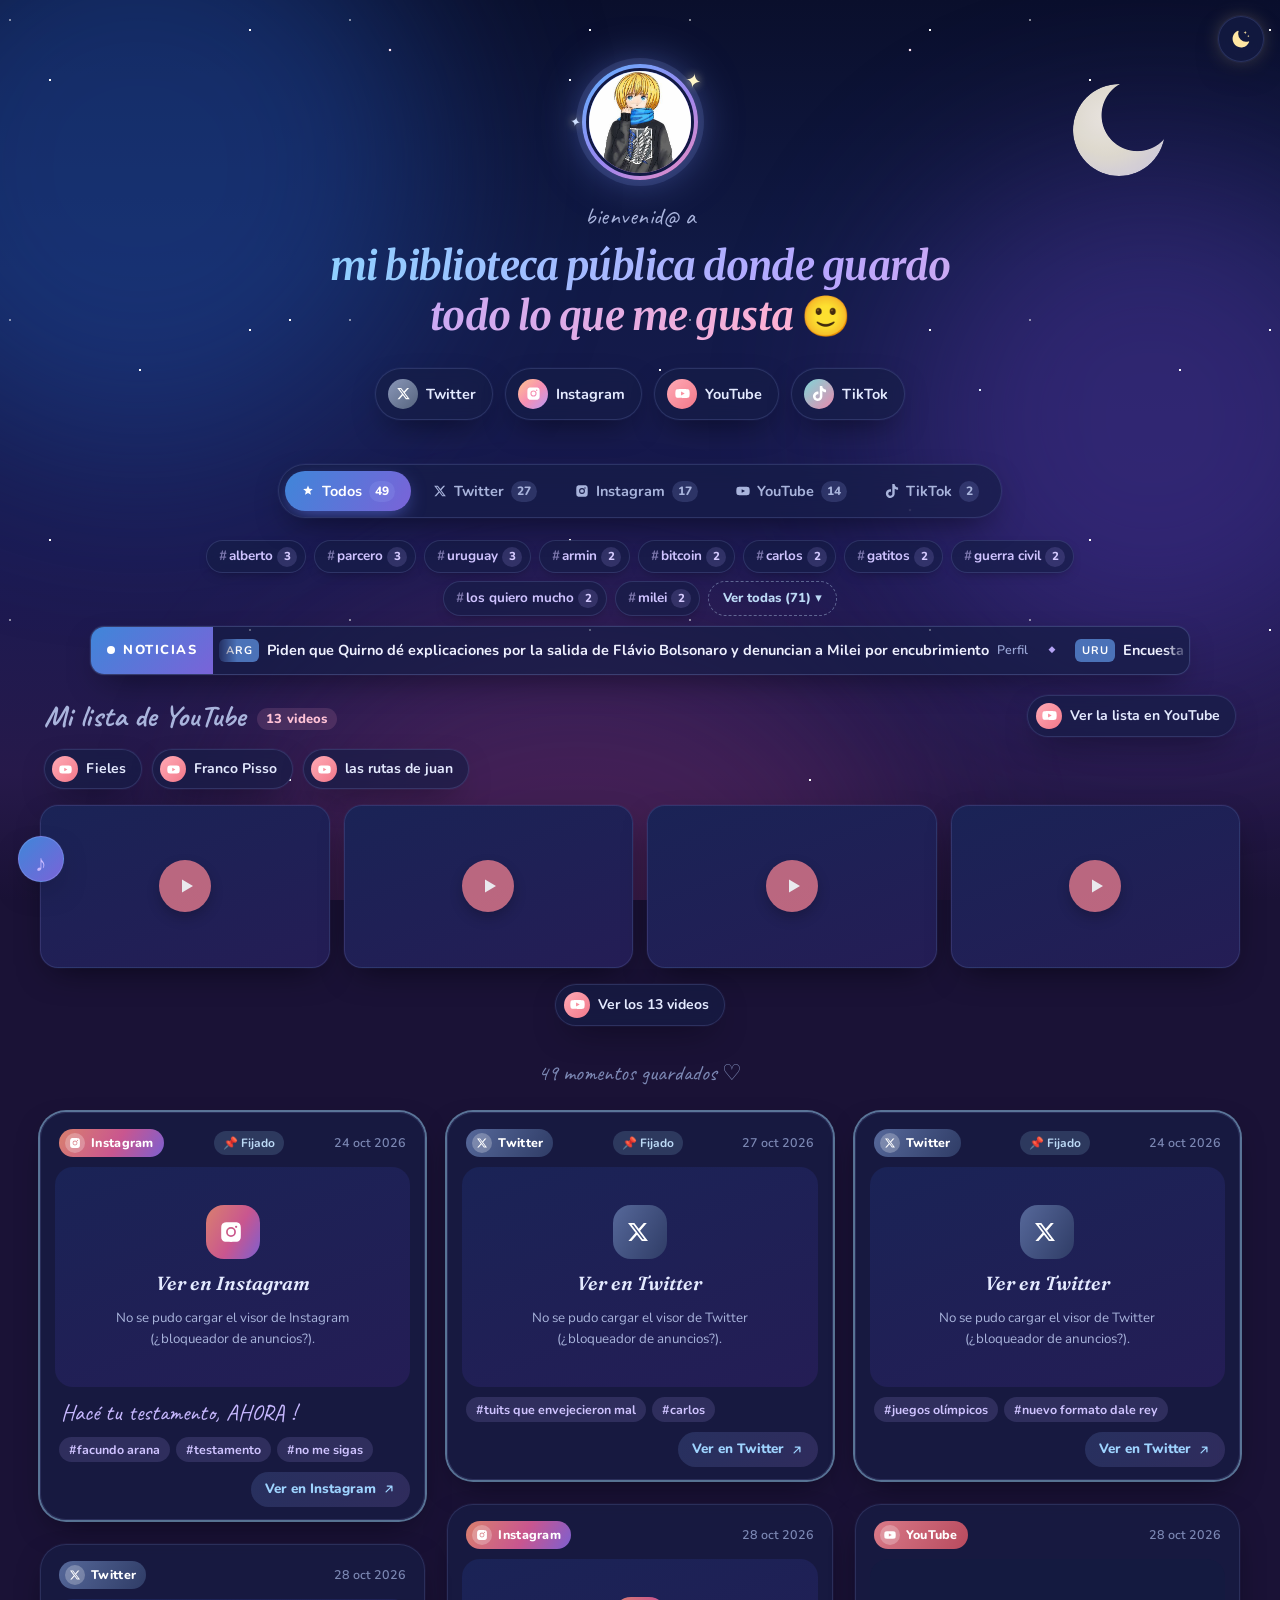
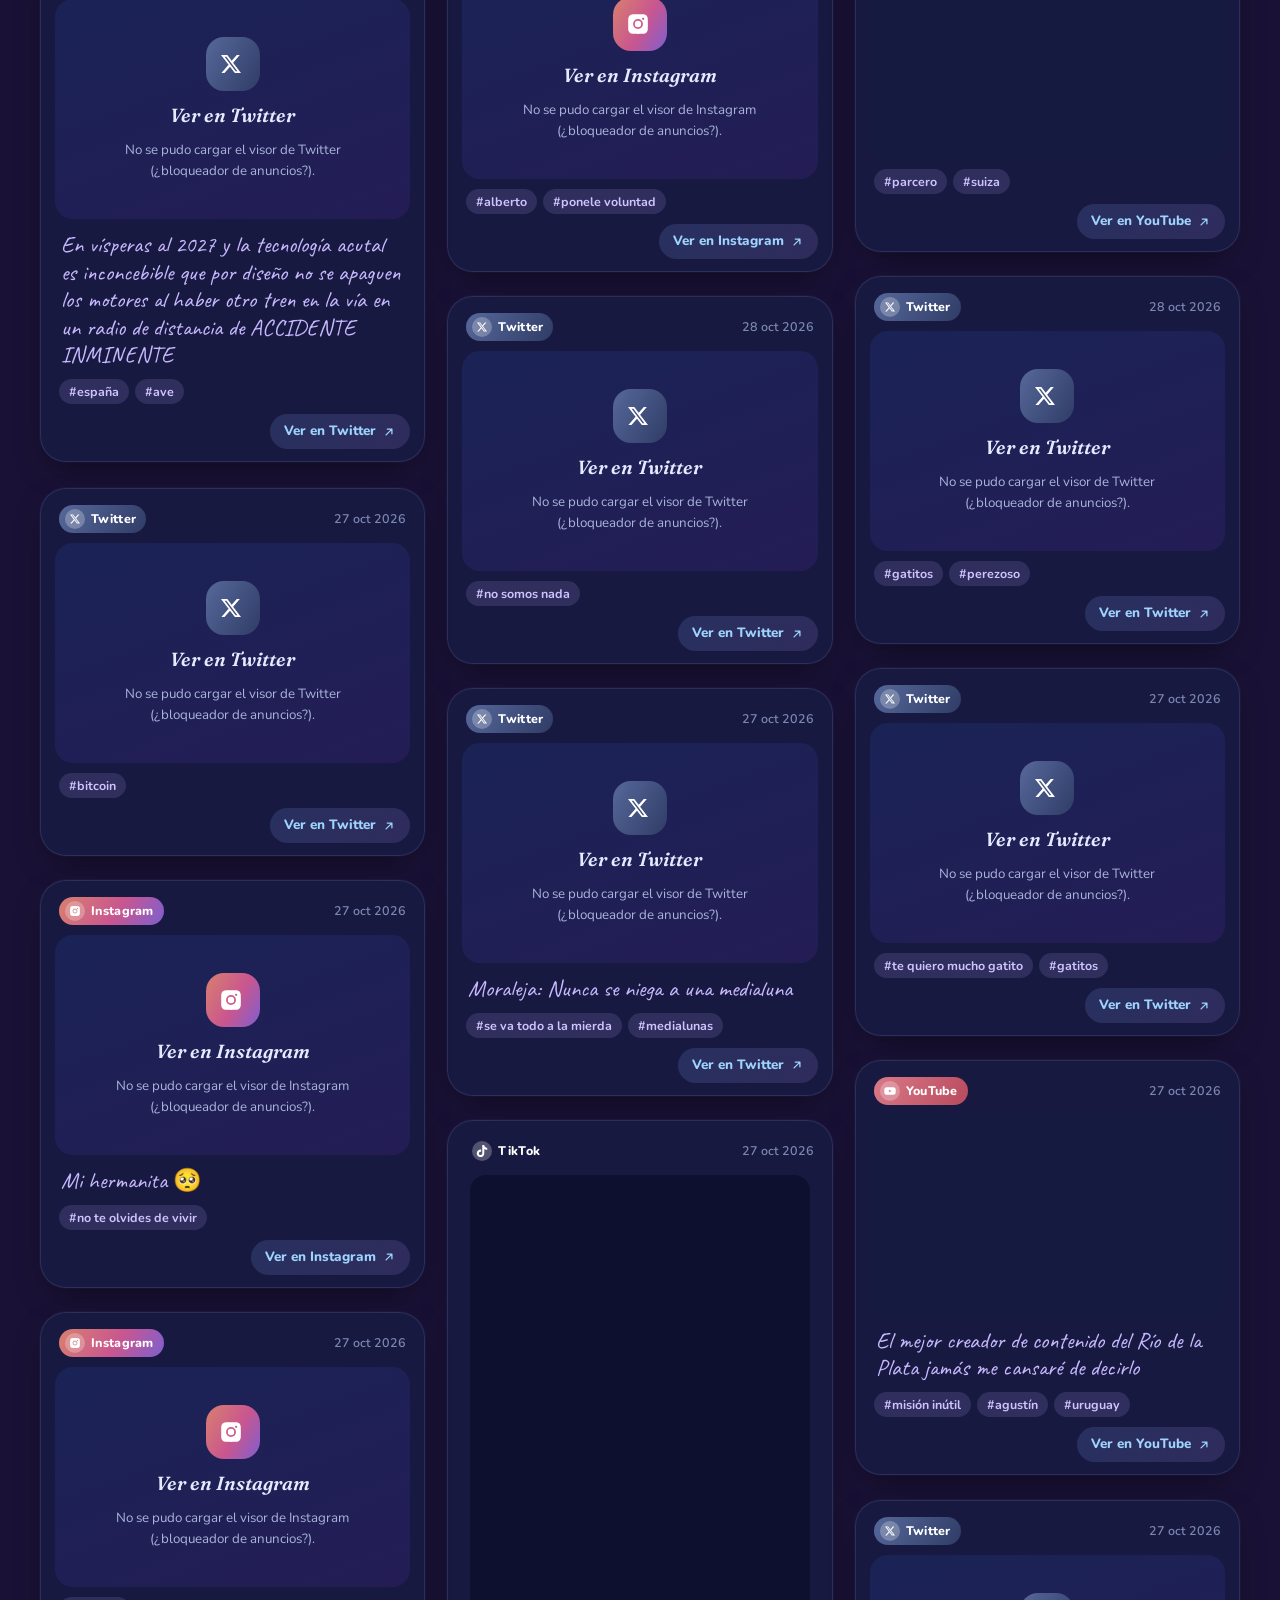
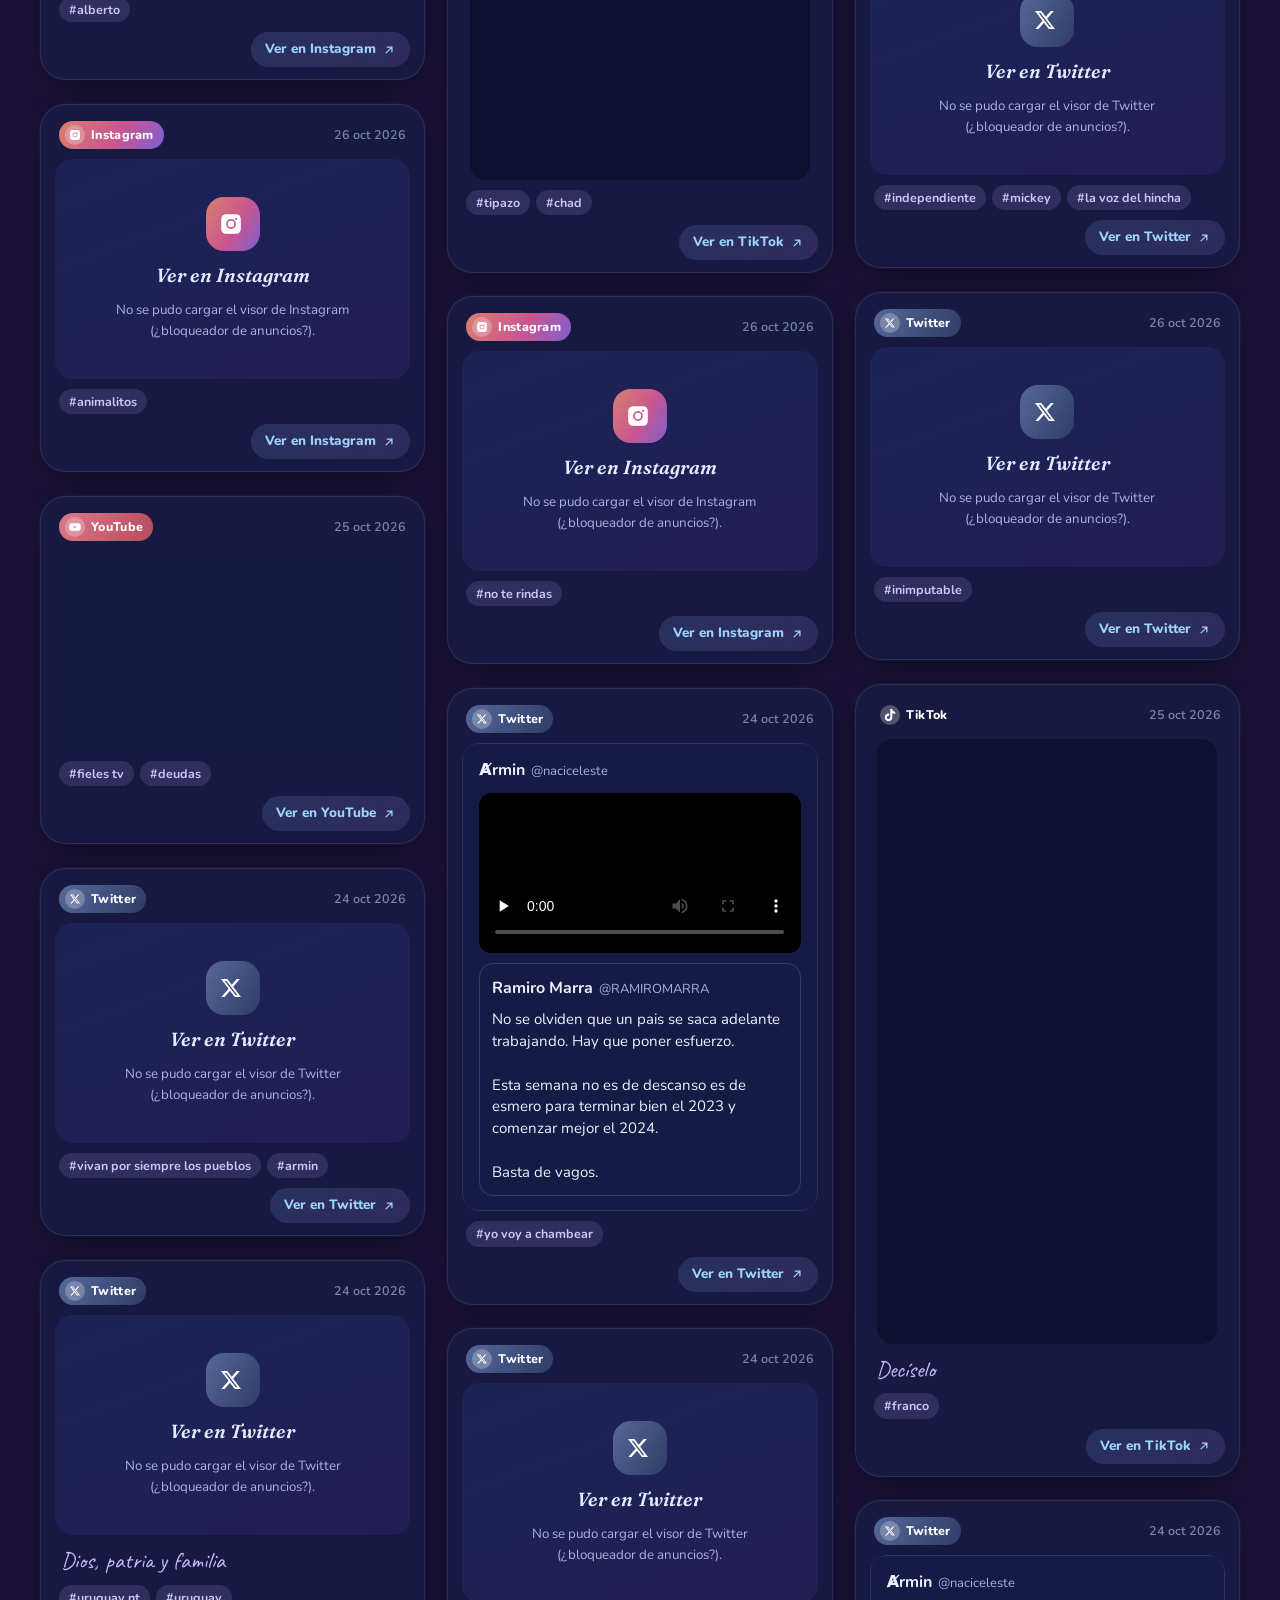
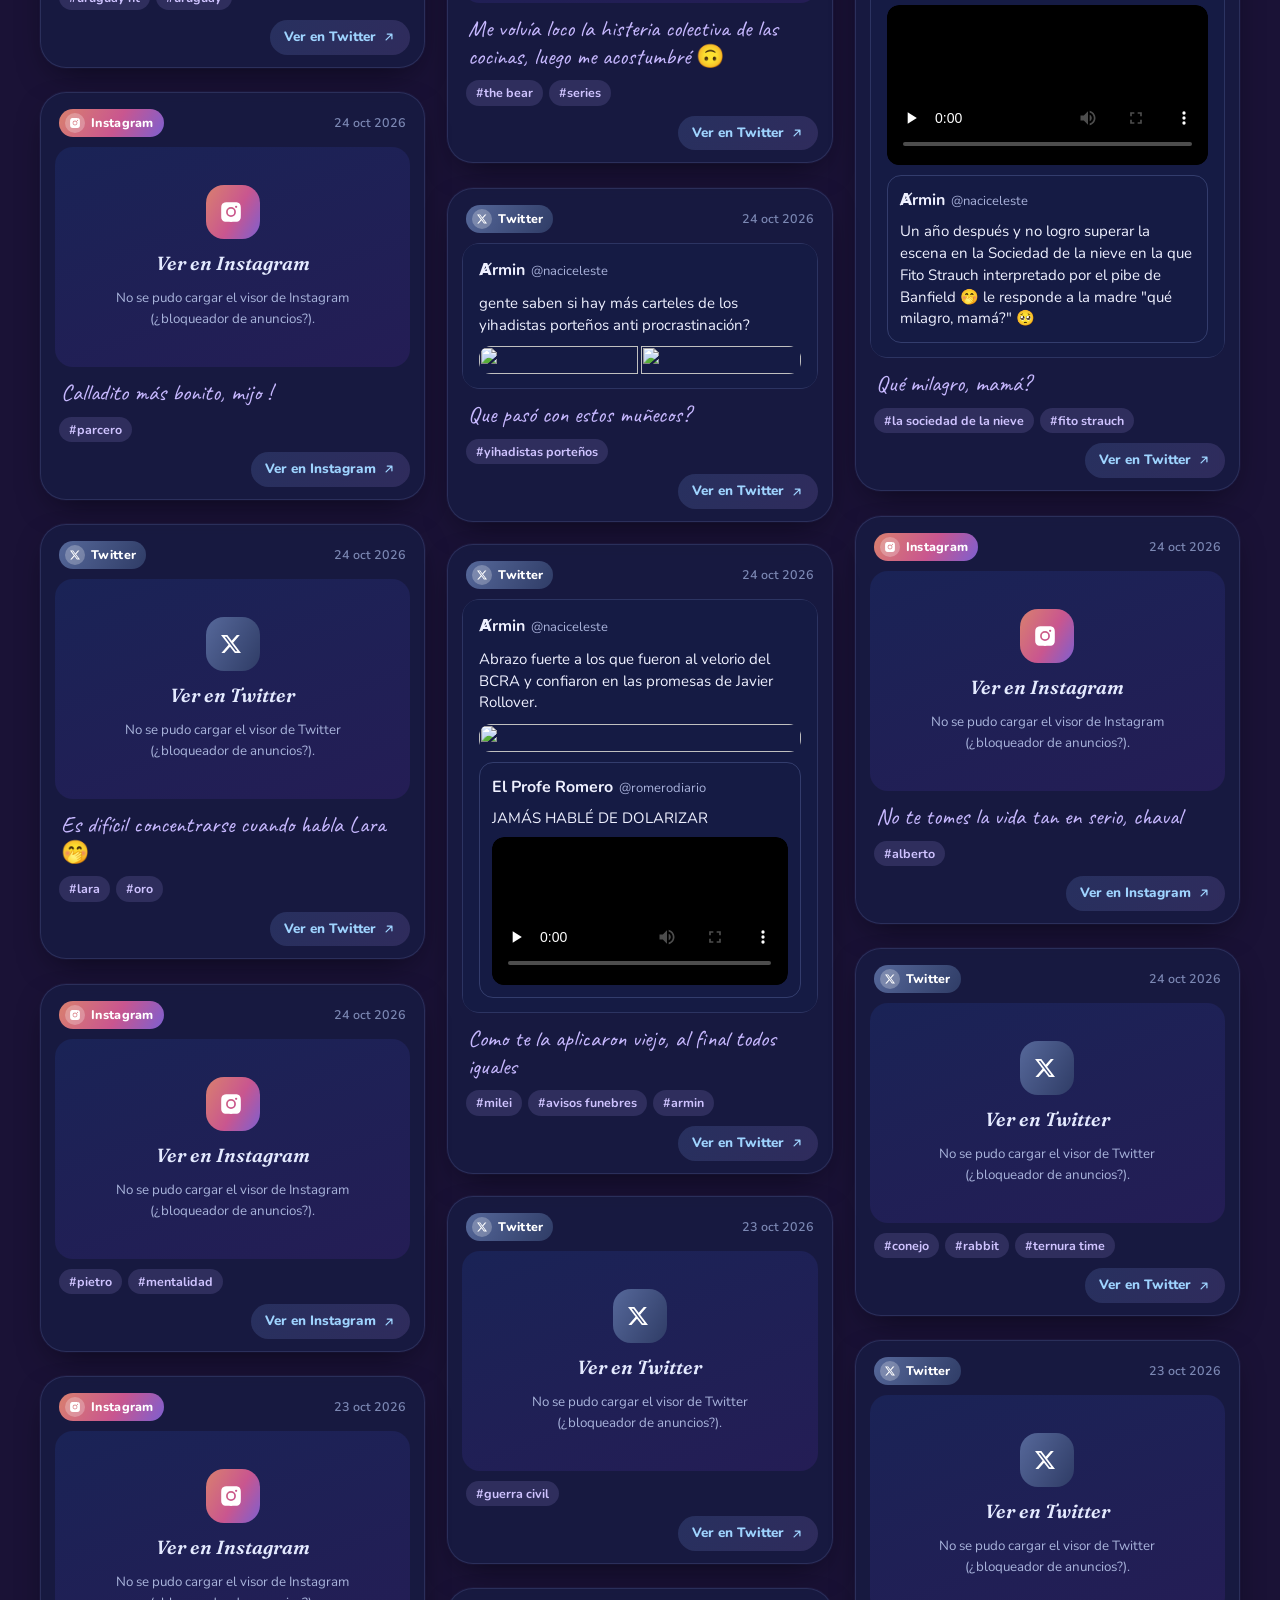
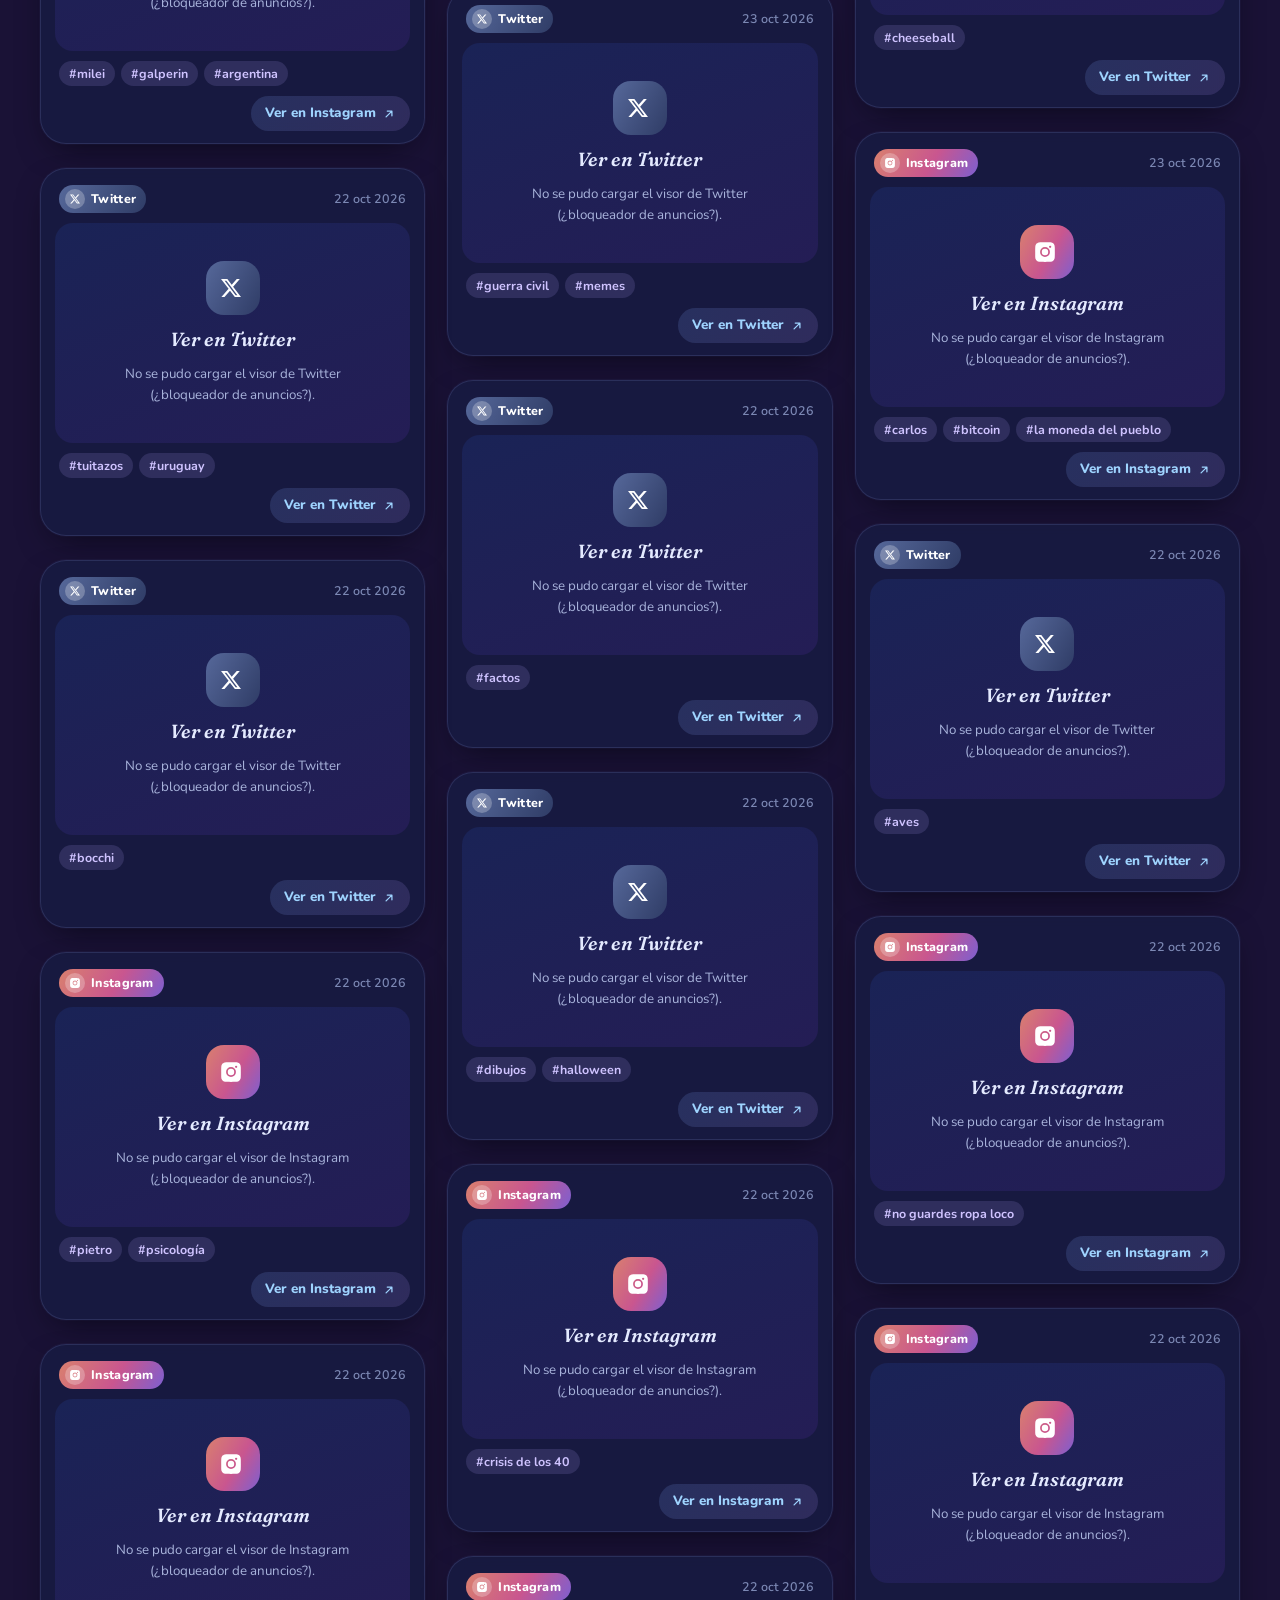
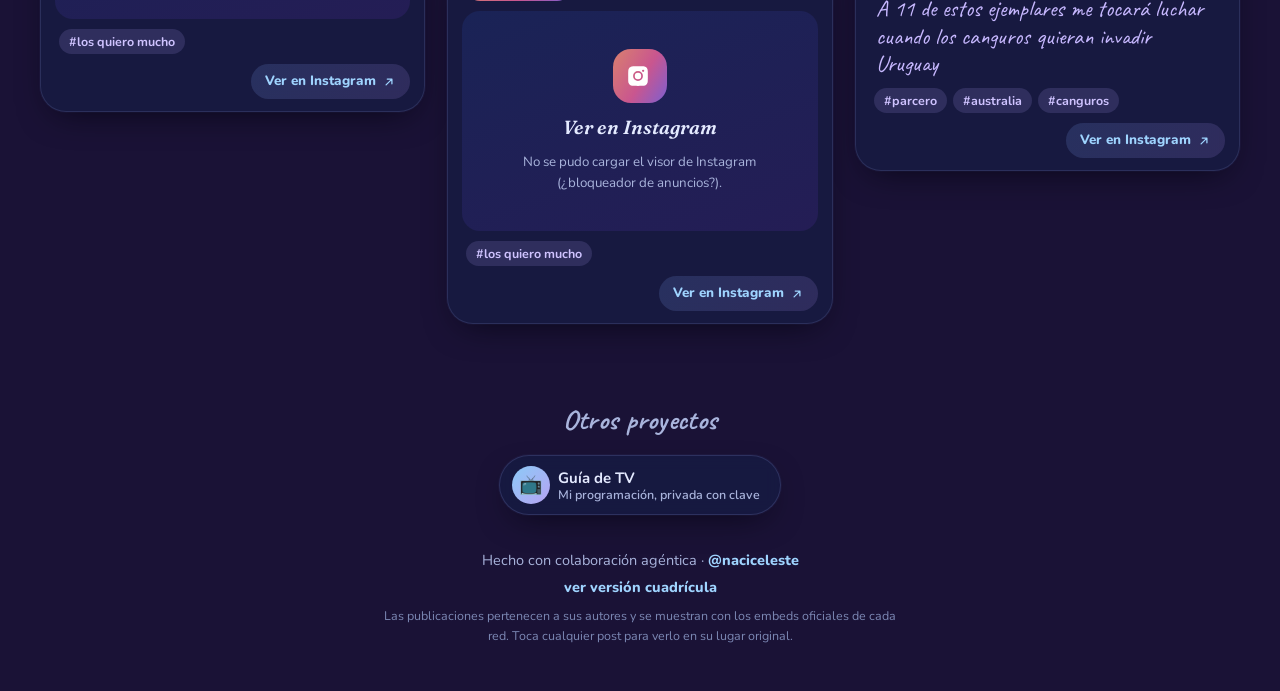
==== commit 92f56b67: "YouTube: accesos directos a canales (yt-canales.js)" ====
--- a/index.html
+++ b/index.html
@@ -92,6 +92,7 @@
         <h2 id="yt-title">Mi lista de YouTube <span class="yt-n" id="yt-count"></span></h2>
         <a class="social yt-link" id="yt-list" data-net="youtube" href="https://www.youtube.com/playlist?list=PLJ-DohLIgv3w" target="_blank" rel="noopener"><span class="ico"><svg><use href="#i-youtube"/></svg></span>Ver la lista en YouTube</a>
       </div>
+      <nav class="yt-canales" id="yt-canales" aria-label="Accesos directos a mis canales de YouTube" hidden></nav>
       <div class="yt-grid" id="yt-grid"></div>
       <div class="yt-foot"><button class="social yt-all" id="yt-all" data-net="youtube" type="button" hidden><span class="ico"><svg><use href="#i-youtube"/></svg></span><span class="lbl">Ver todos los videos</span></button></div>
     </section>
@@ -141,6 +142,7 @@
     <script src="respaldo.js"></script>
   <script src="noticias.js"></script>
   <script src="youtube.js"></script>
+  <script src="yt-canales.js"></script>
   <script src="app.js"></script>
   <script src="proyectos.js"></script>
 </body>
--- a/styles.css
+++ b/styles.css
@@ -512,3 +512,13 @@
   .yt-grid{gap:12px}
   .yt-tile{border-radius:16px}
 }
+/* accesos directos a canales de YouTube */
+.yt-canales{display:flex; flex-wrap:wrap; gap:10px; margin:-4px 4px 16px}
+.yt-canales[hidden]{display:none}
+.yt-canal{padding:6px 15px 6px 7px; font-size:14px; max-width:100%; min-width:0}
+.yt-canal .ico{width:26px; height:26px; flex:none}
+.yt-canal .ico svg{width:13px; height:13px}
+.yt-canal span:last-child{overflow:hidden; text-overflow:ellipsis; white-space:nowrap}
+a.yt-canal:hover{box-shadow:var(--shadow-hover), 0 0 22px -6px rgba(242,140,155,.6)}
+[data-theme="dark"] a.yt-canal:hover{box-shadow:var(--shadow-hover), 0 0 24px -6px rgba(243,166,200,.5)}
+@media (max-width:640px){ .yt-canales{justify-content:center; gap:8px; margin:-2px 0 14px} .yt-canal{font-size:13px; padding:5px 13px 5px 6px} }
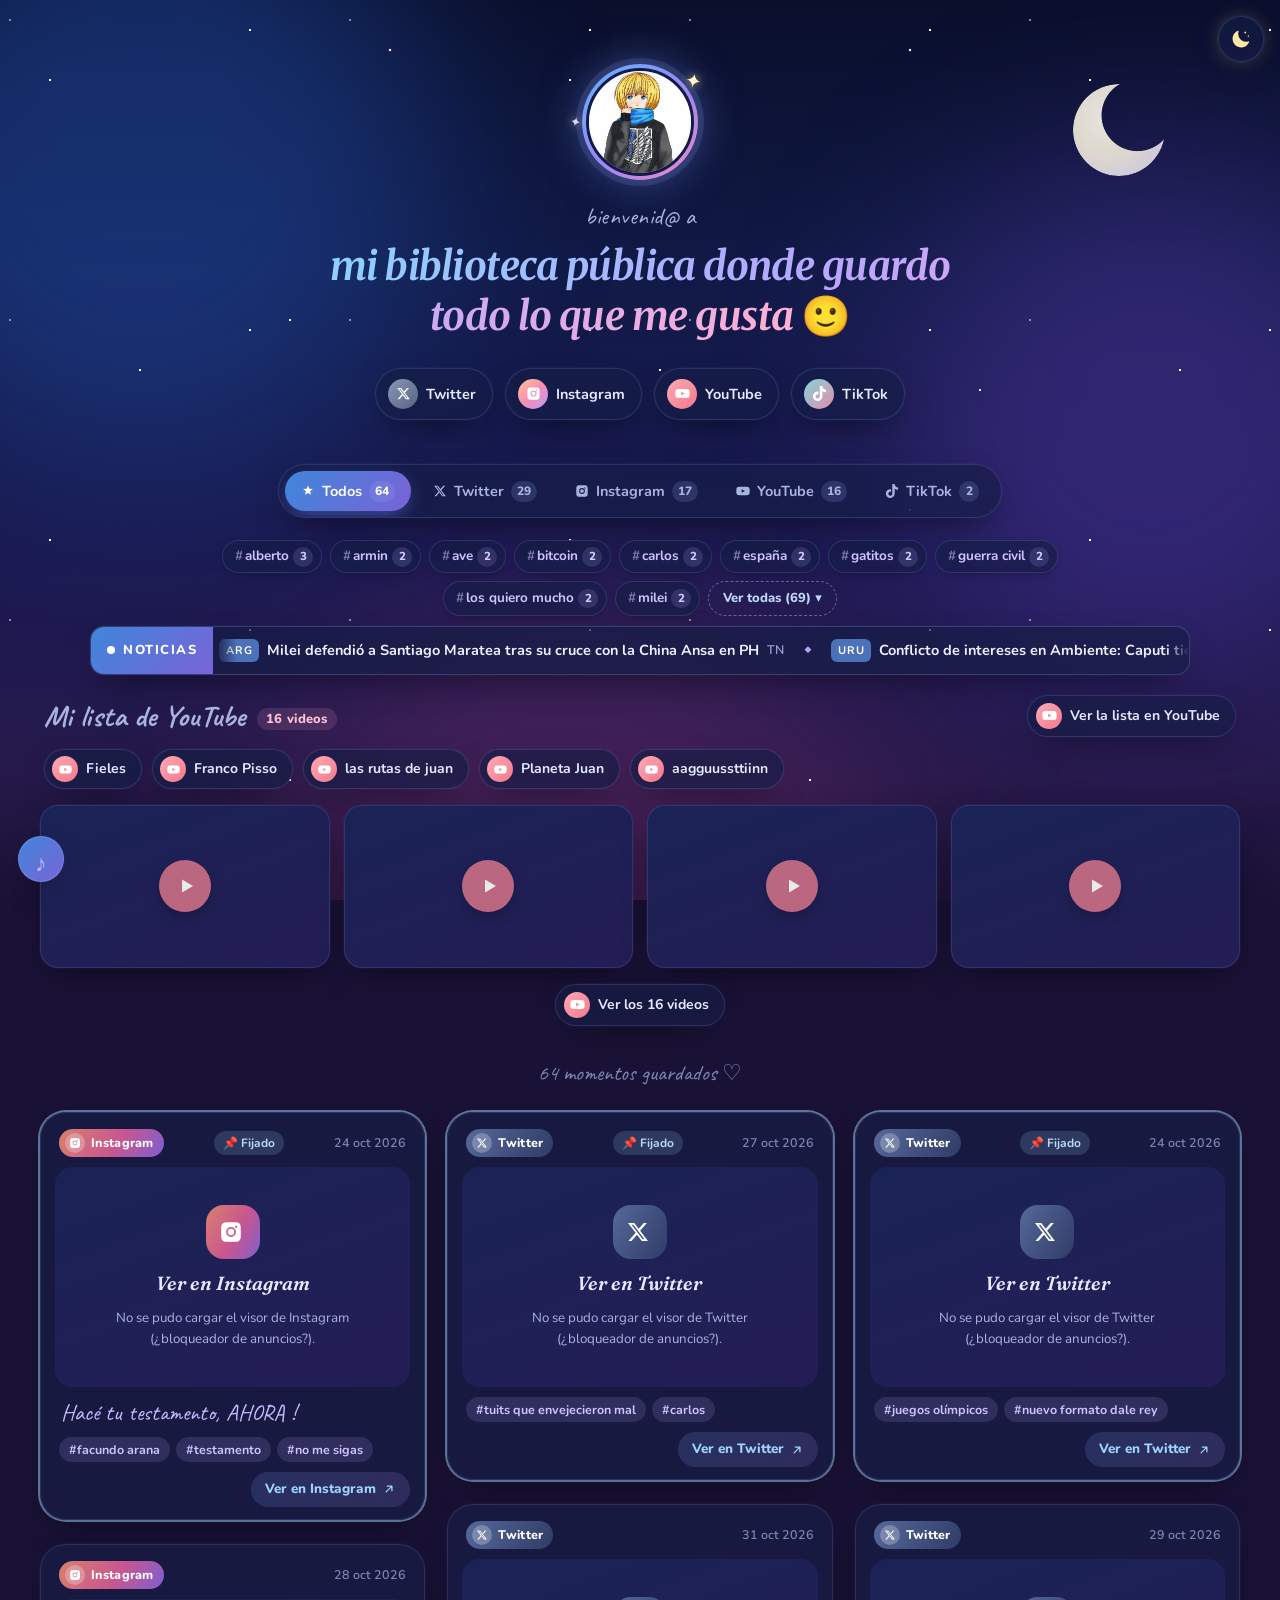
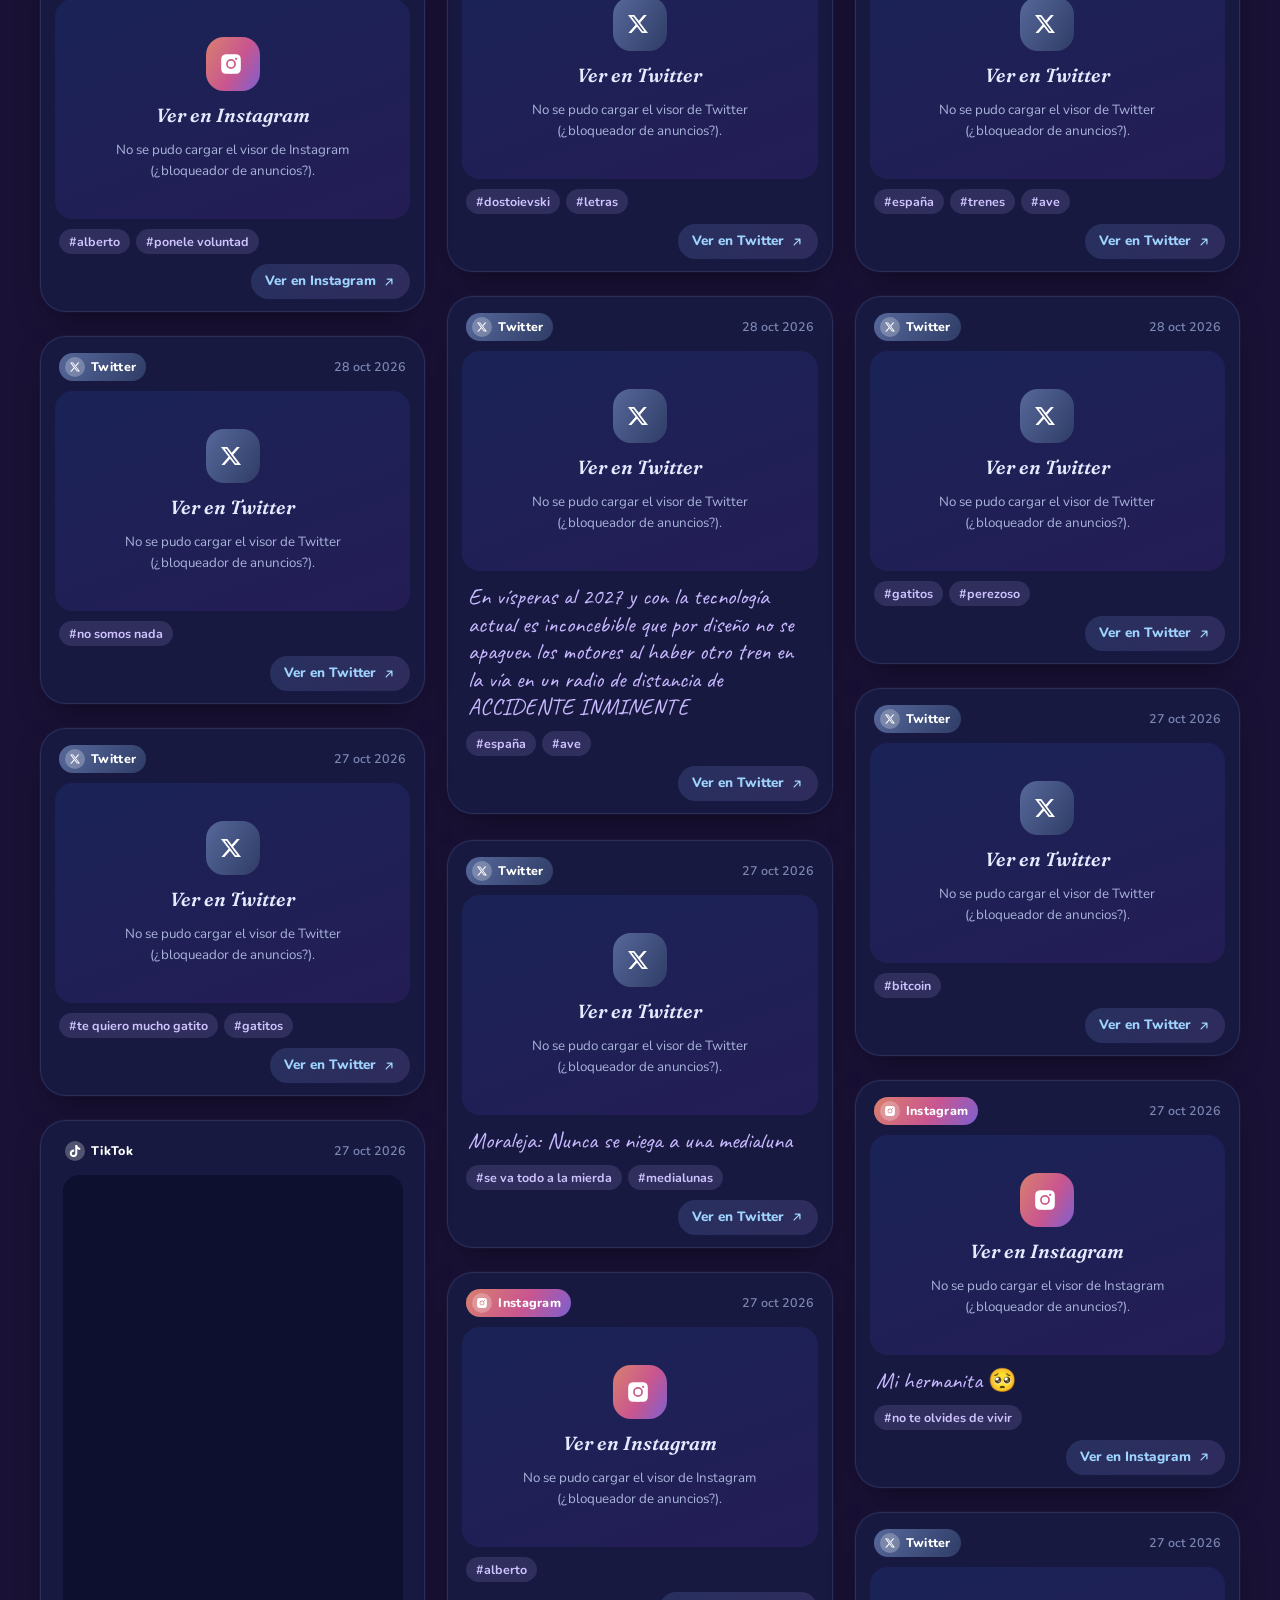
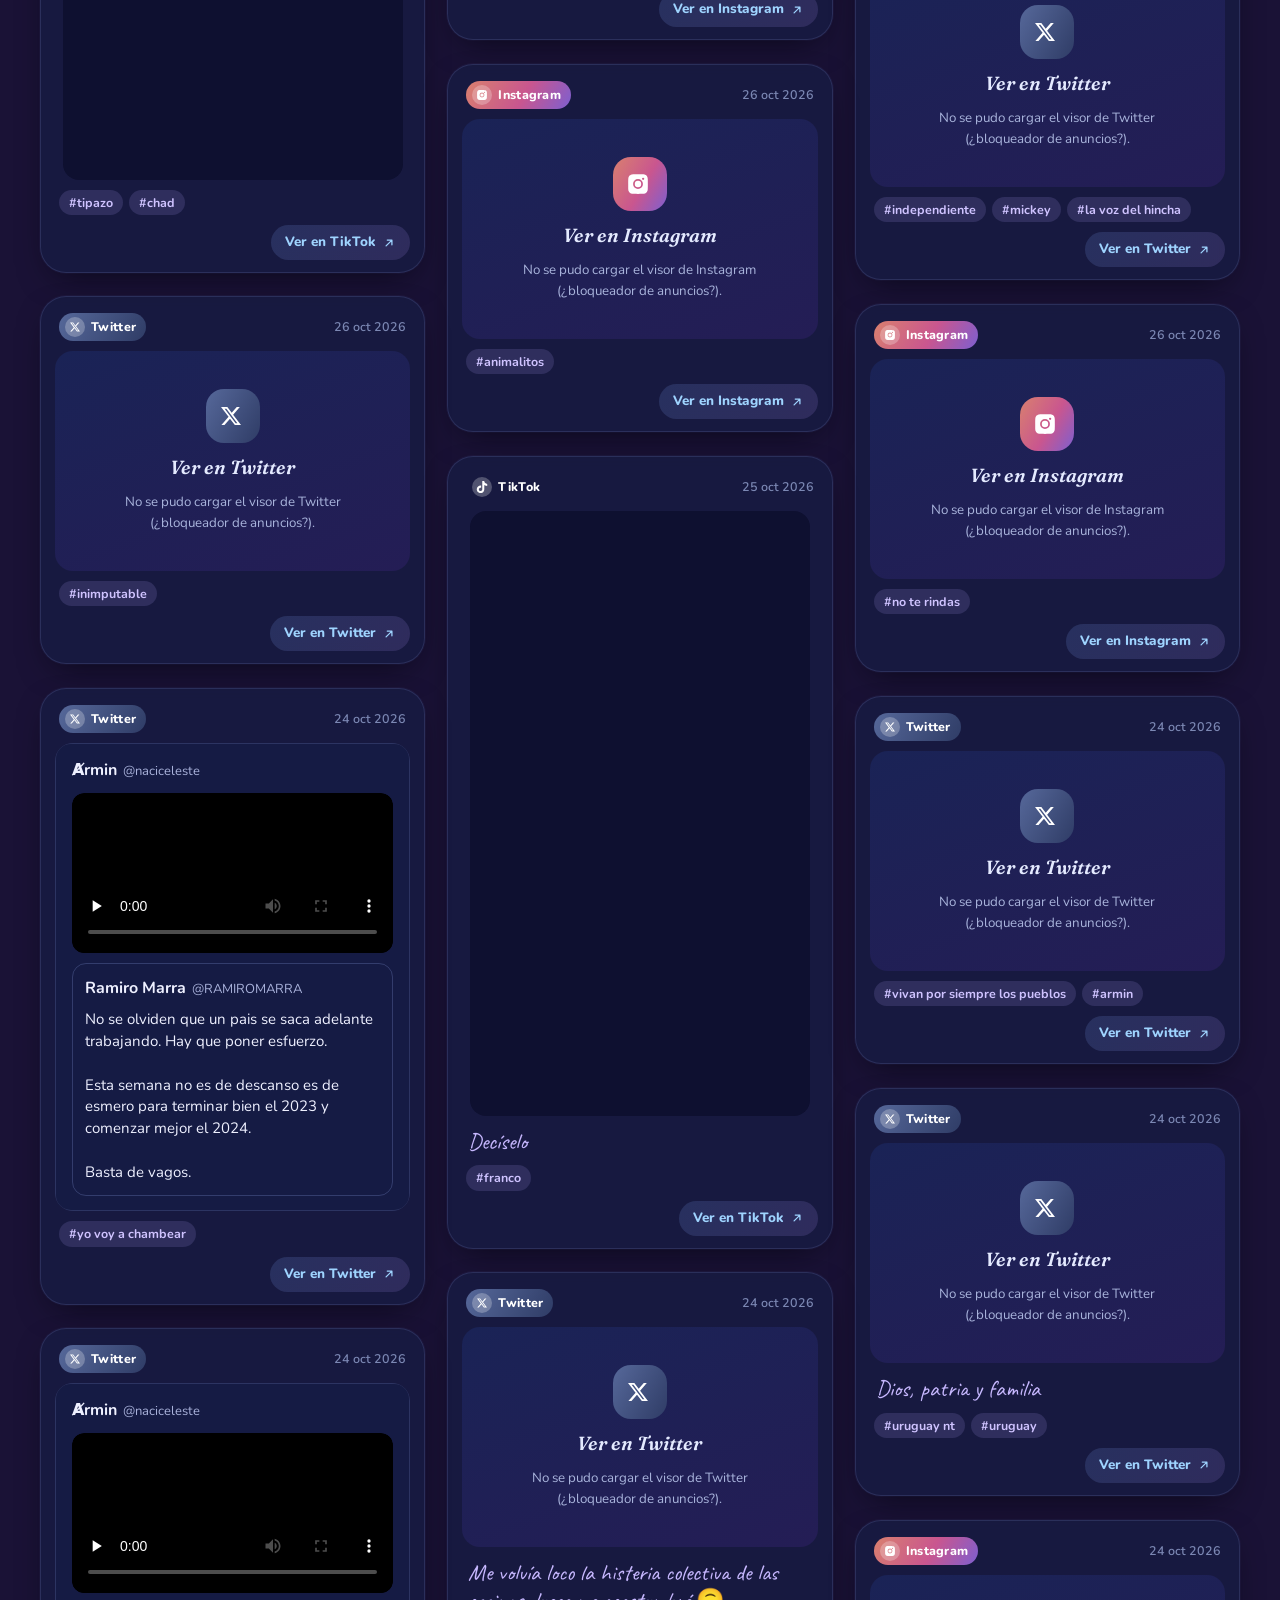
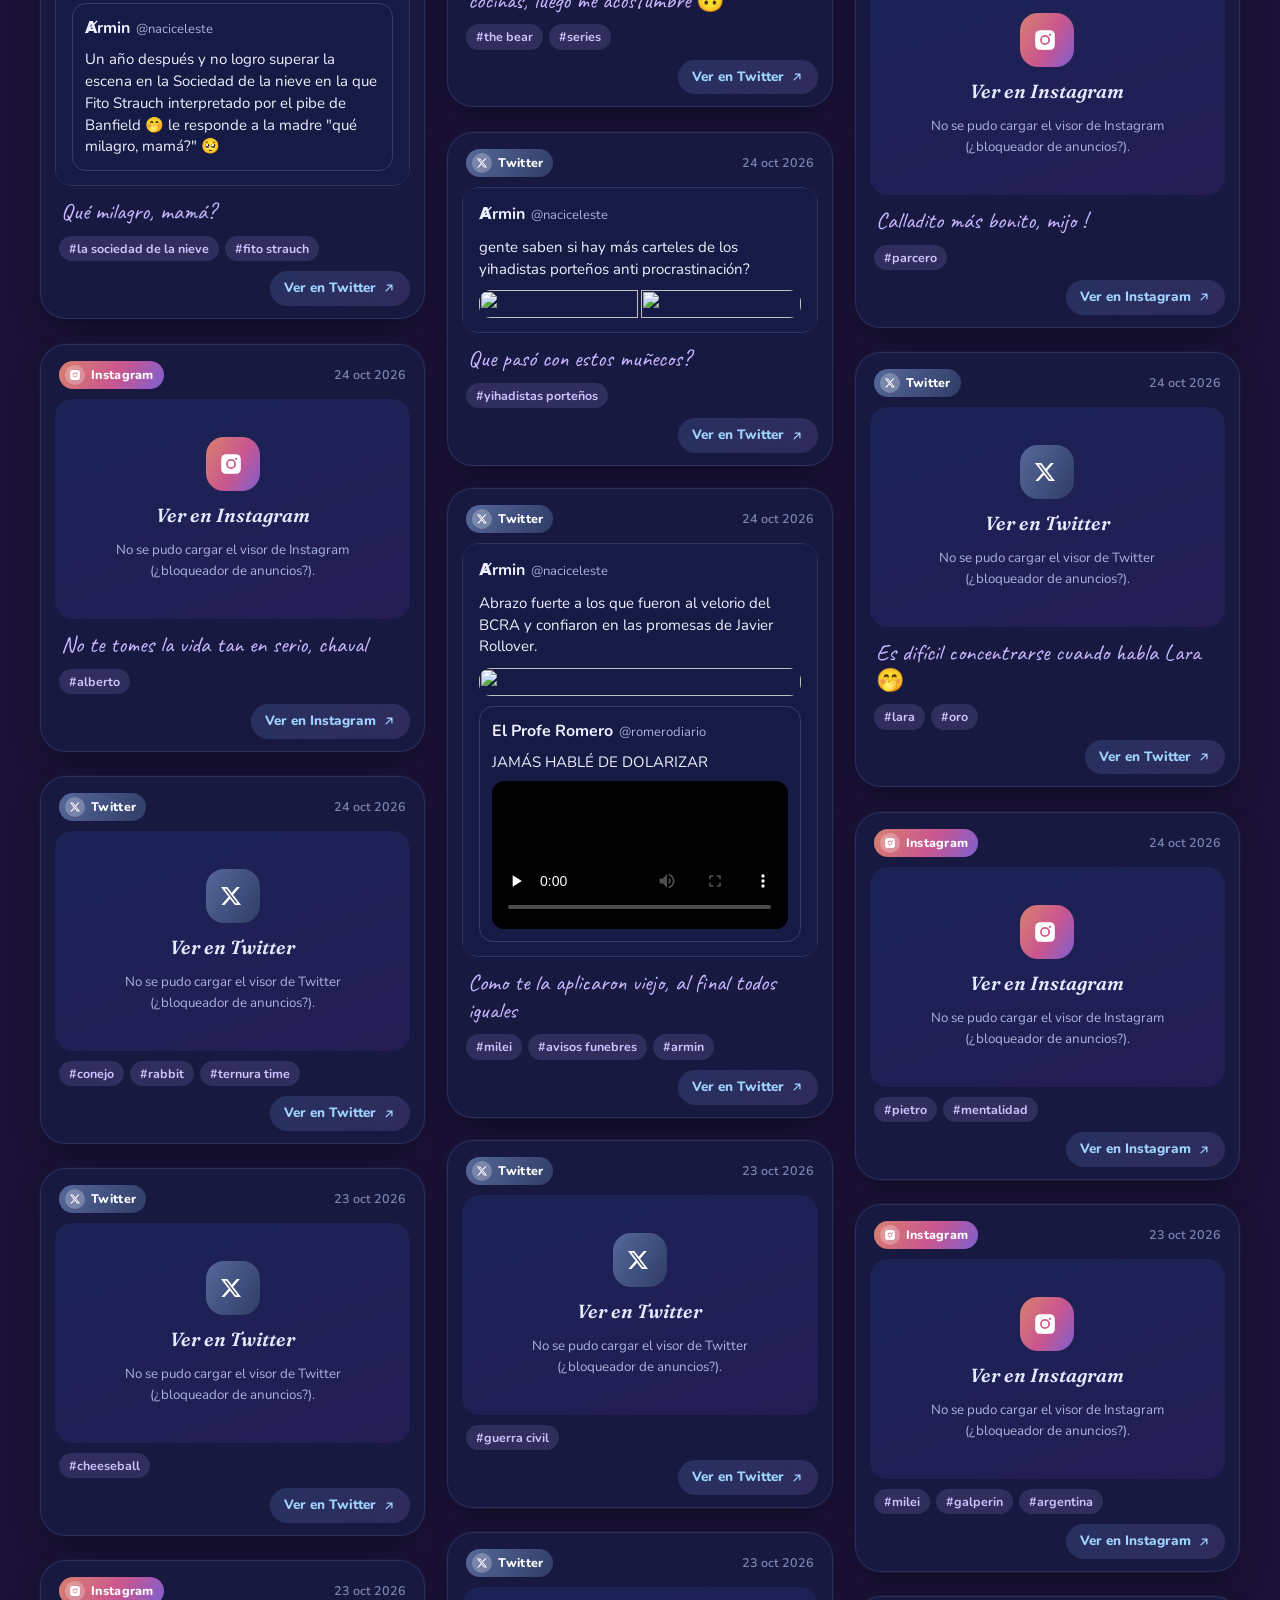
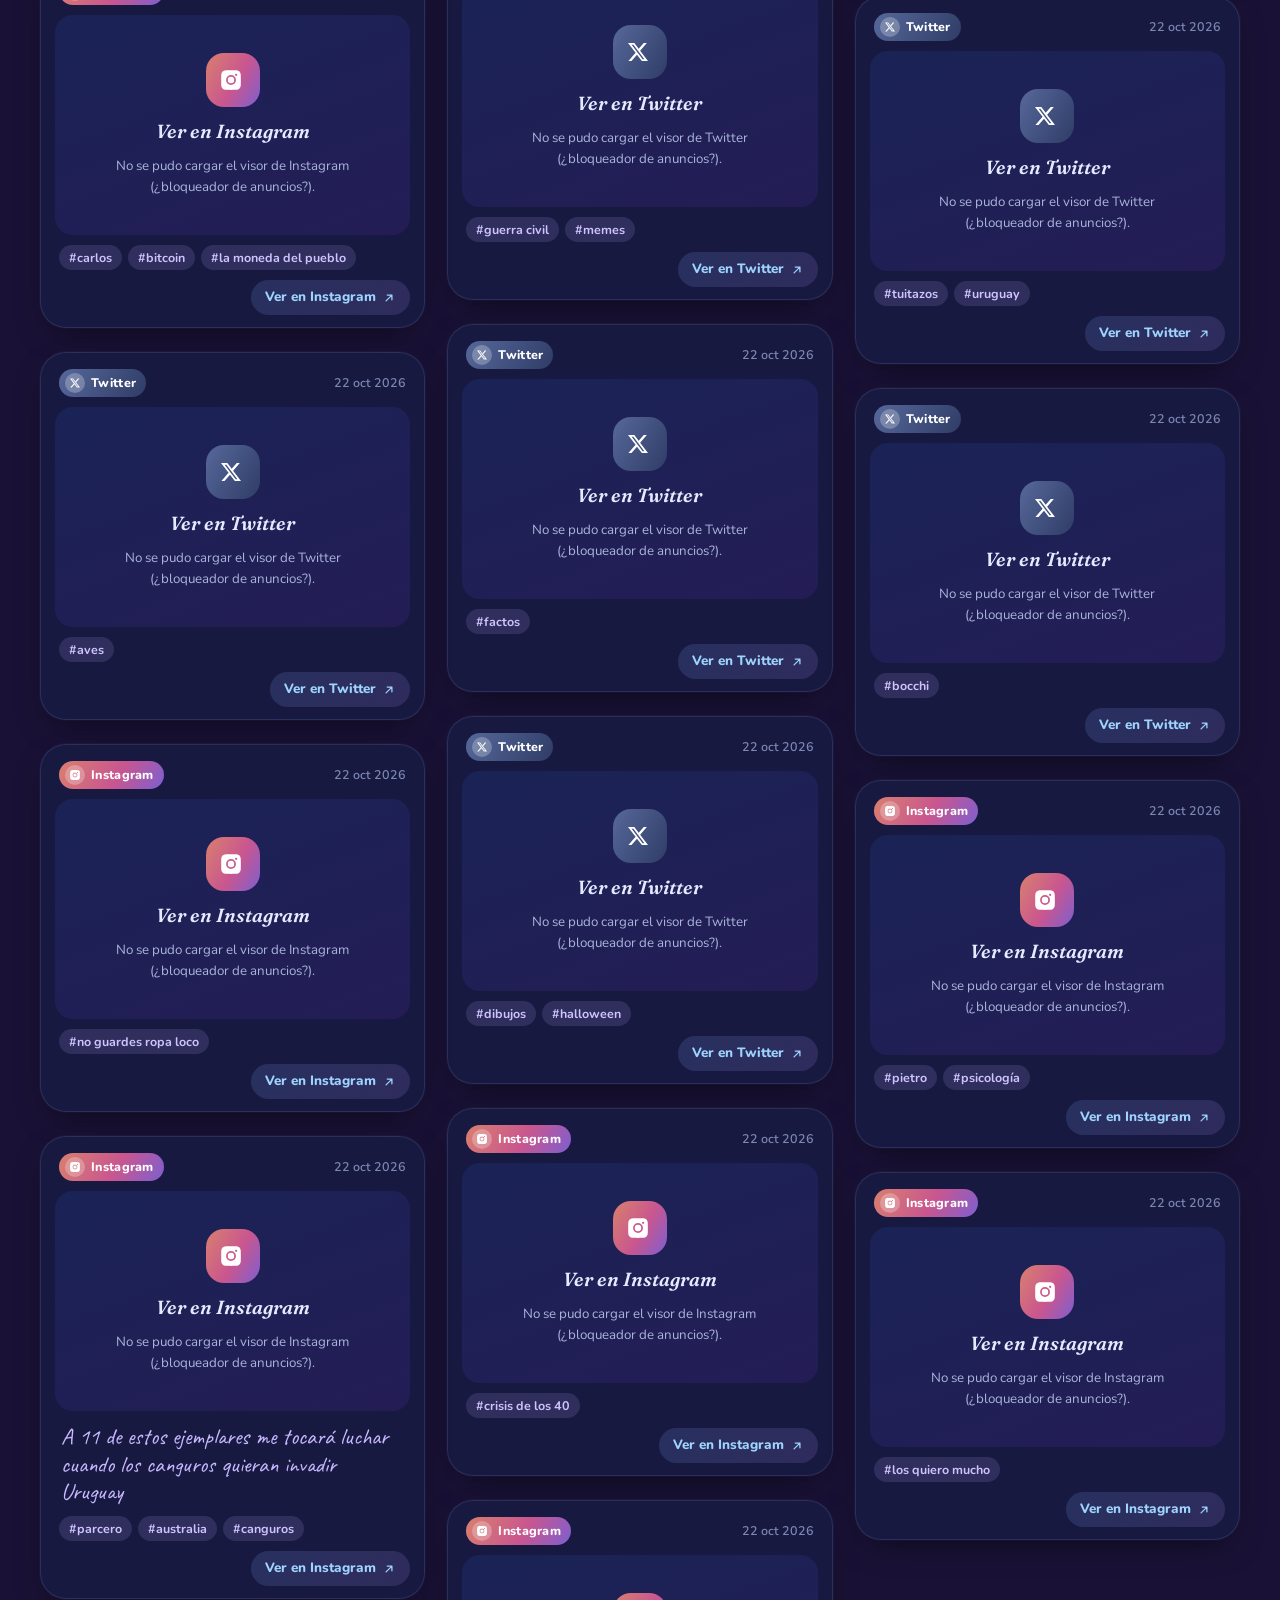
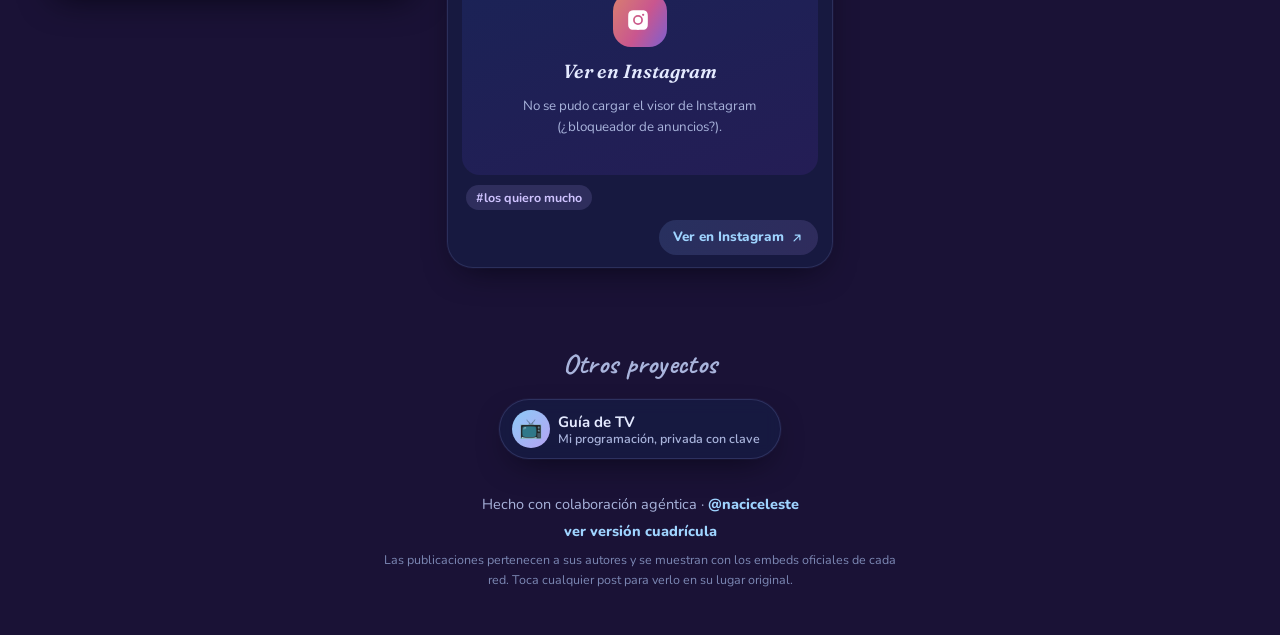
==== commit 9f0d83ab: "Mudar la Biblioteca a naciceleste.dev" ====
--- a/index.html
+++ b/index.html
@@ -9,10 +9,10 @@
   <meta name="color-scheme" content="light dark" />
   <meta property="og:title" content="Biblioteca pública de Ⱥrmin · @naciceleste" />
   <meta property="og:description" content="Mi biblioteca pública donde guardo todo lo que me gusta 🙂" />
-  <meta property="og:image" content="https://biblioteca.naciceleste.dev/assets/avatar.jpg" />
+  <meta property="og:image" content="https://naciceleste.dev/assets/avatar.jpg" />
   <meta property="og:type" content="website" />
-  <meta property="og:url" content="https://biblioteca.naciceleste.dev/" />
-  <link rel="canonical" href="https://biblioteca.naciceleste.dev/" />
+  <meta property="og:url" content="https://naciceleste.dev/" />
+  <link rel="canonical" href="https://naciceleste.dev/" />
   <script>
     /* tema antes de pintar (evita parpadeo): elección guardada o, si no hay, modo noche */
     (function () {
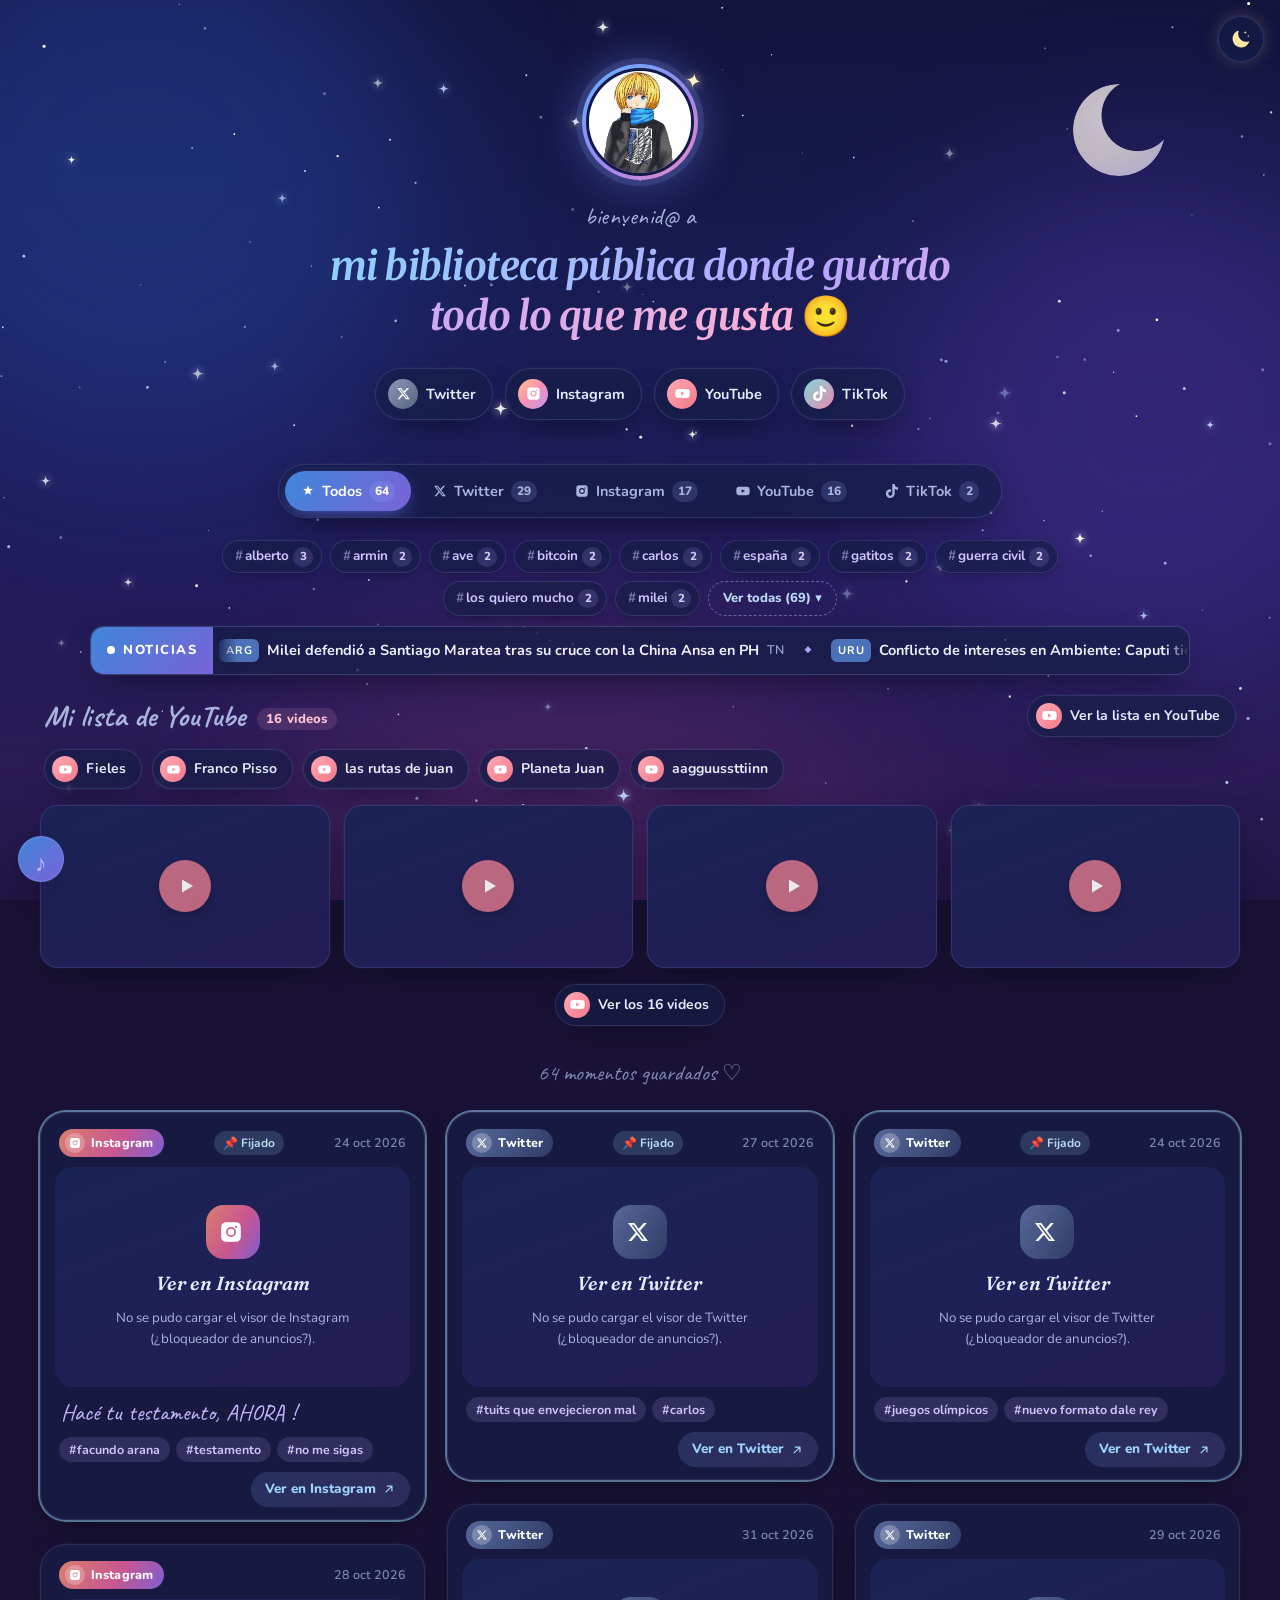
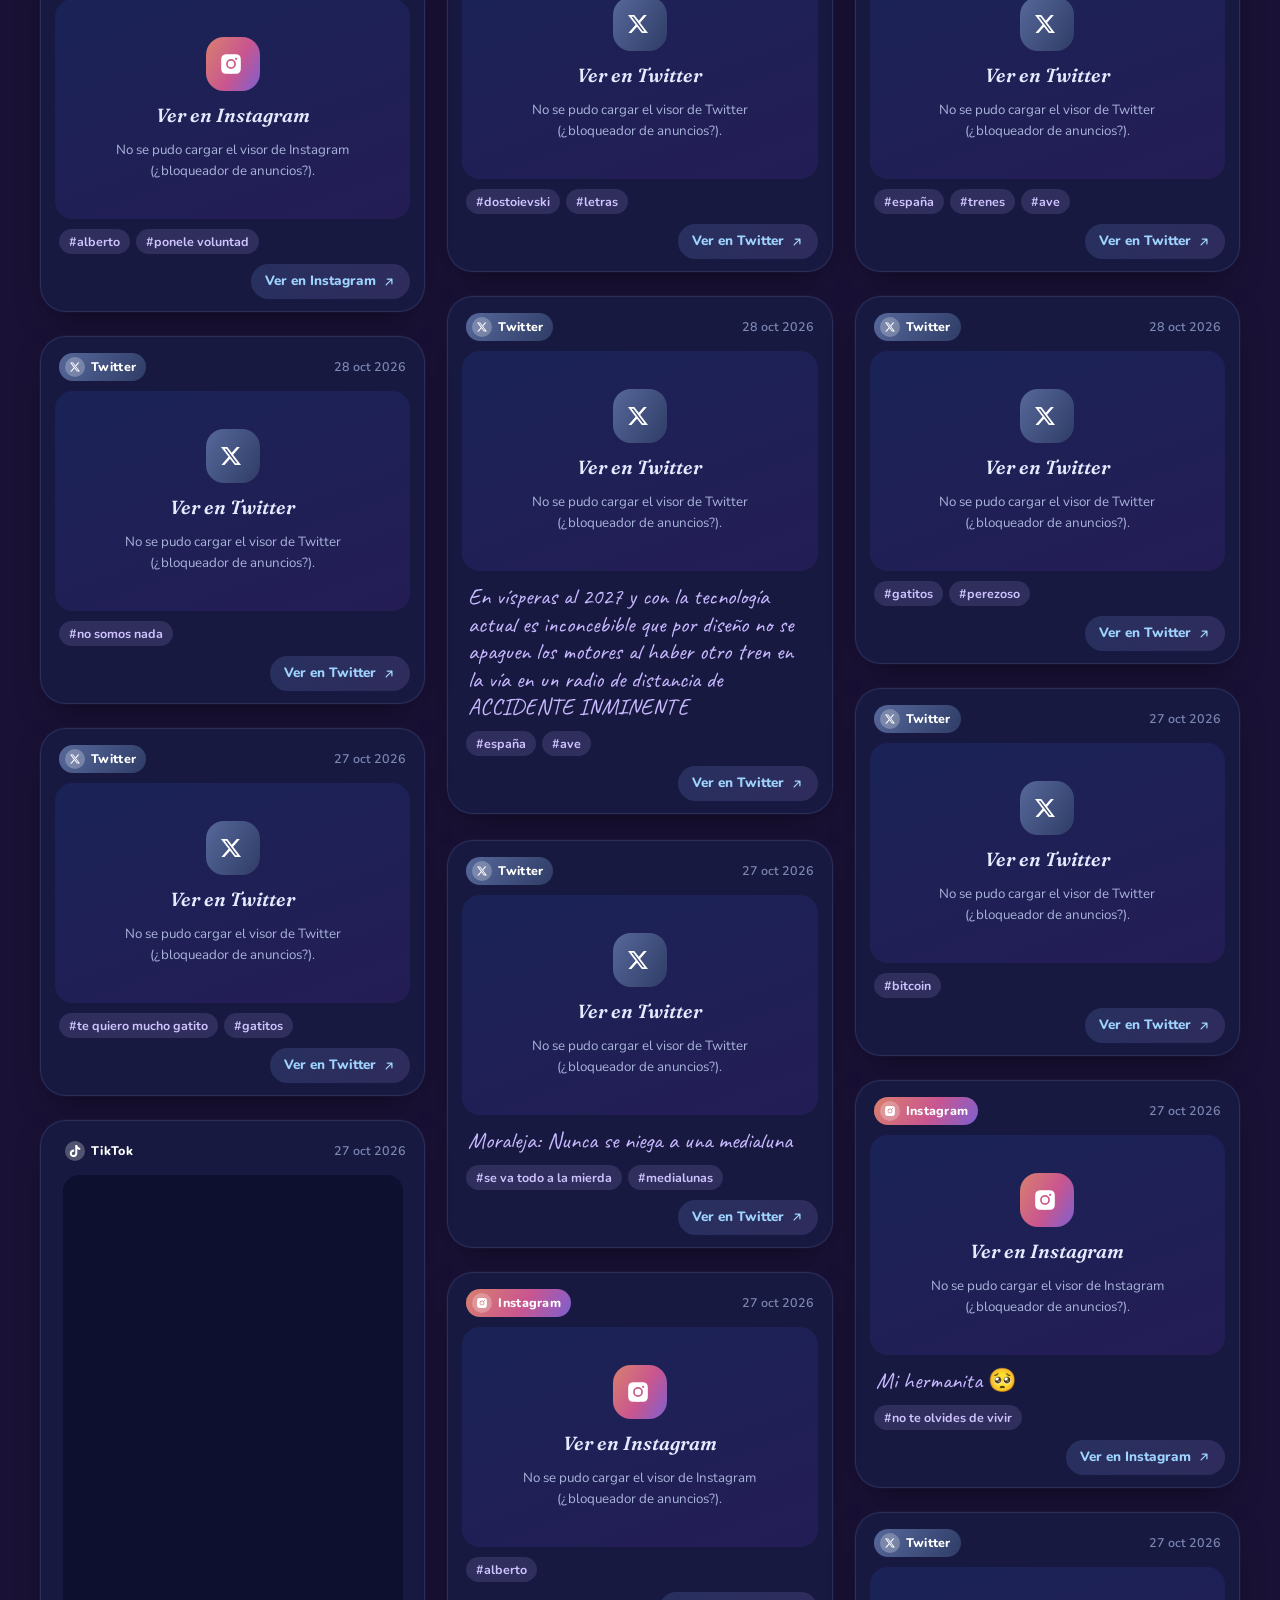
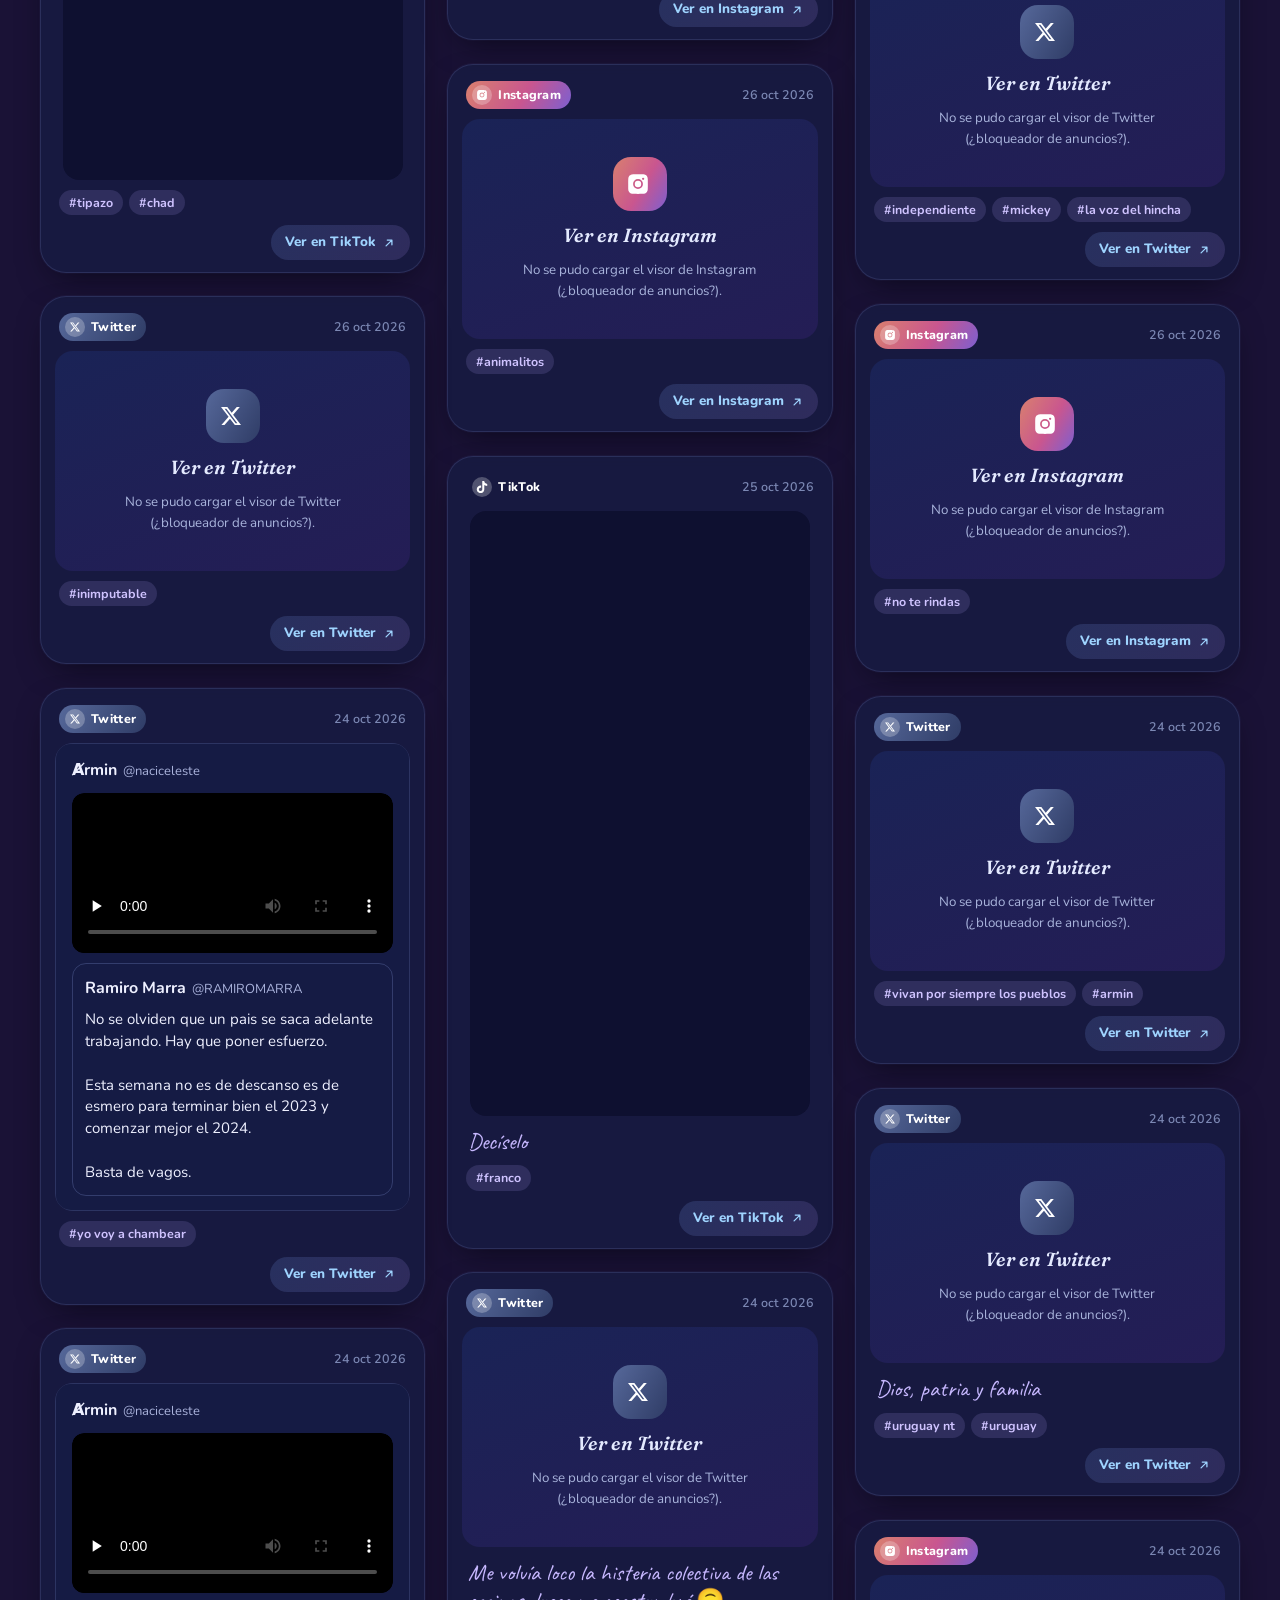
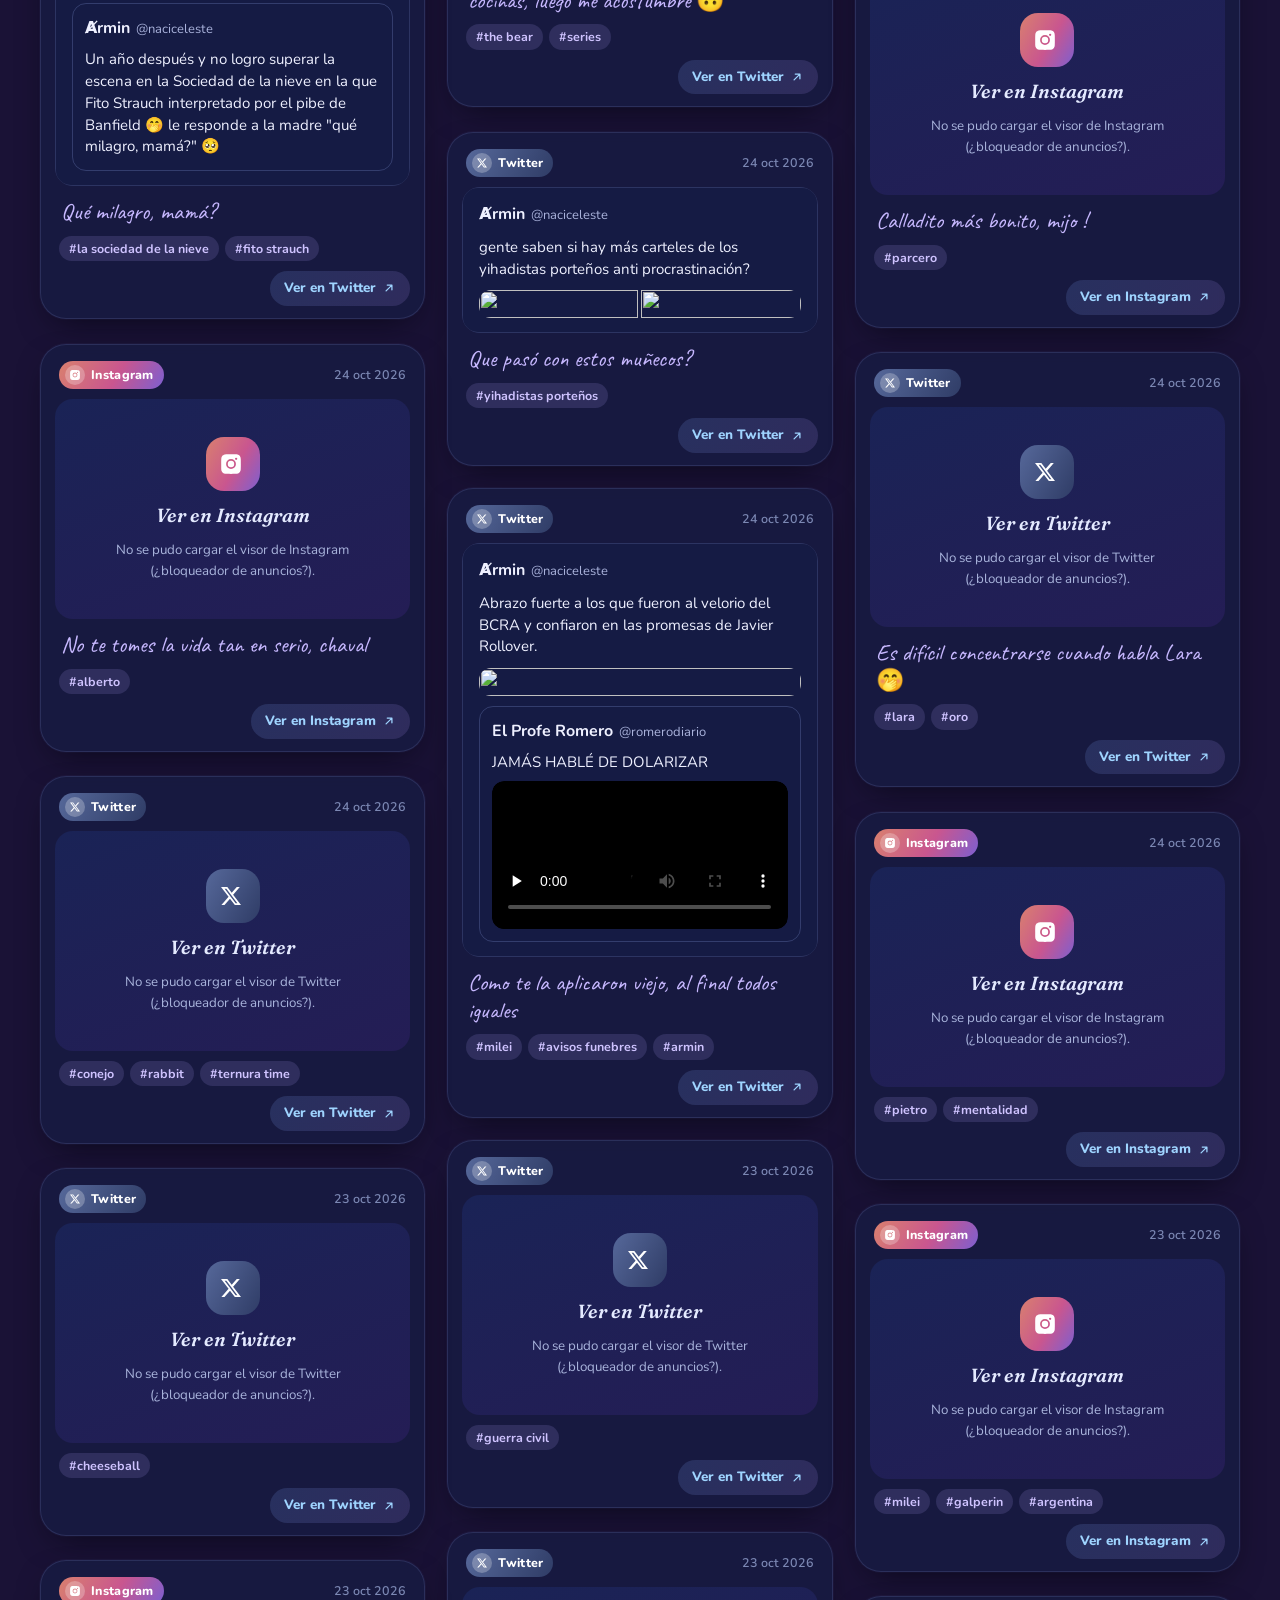
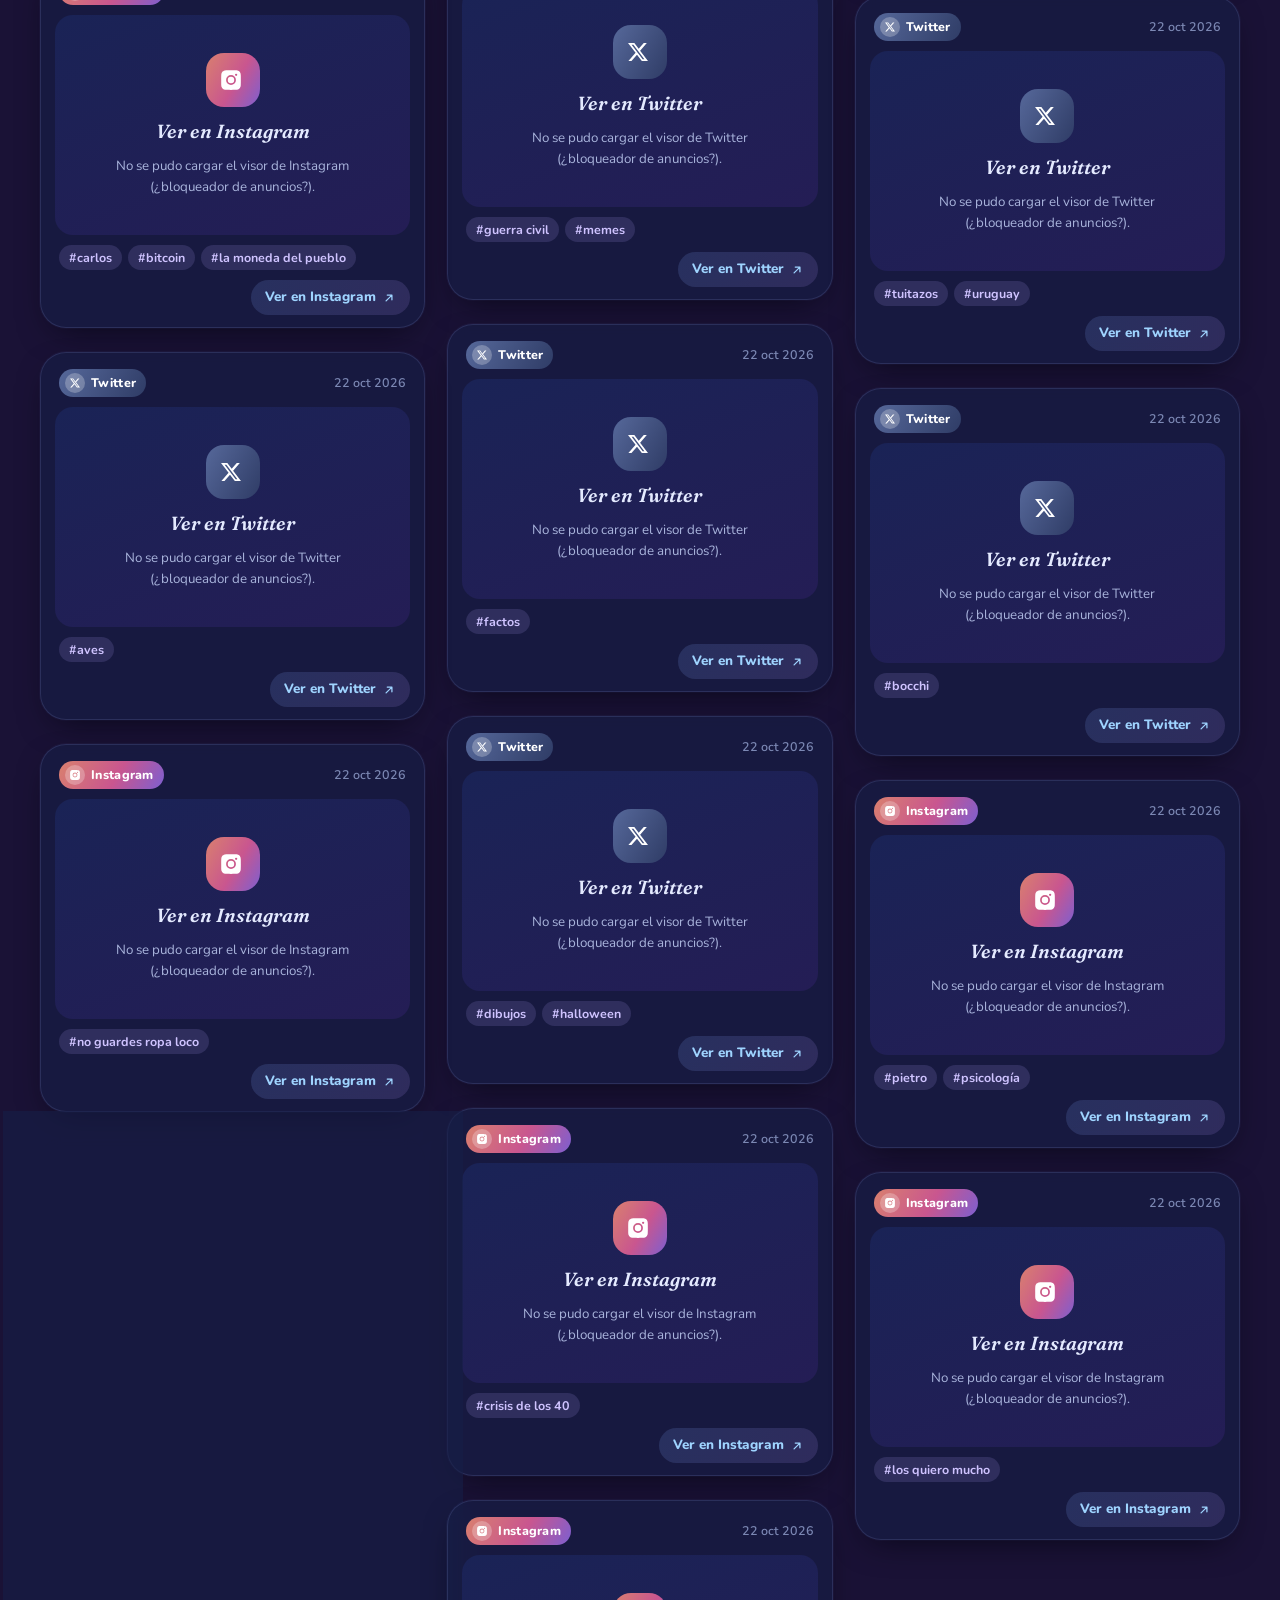
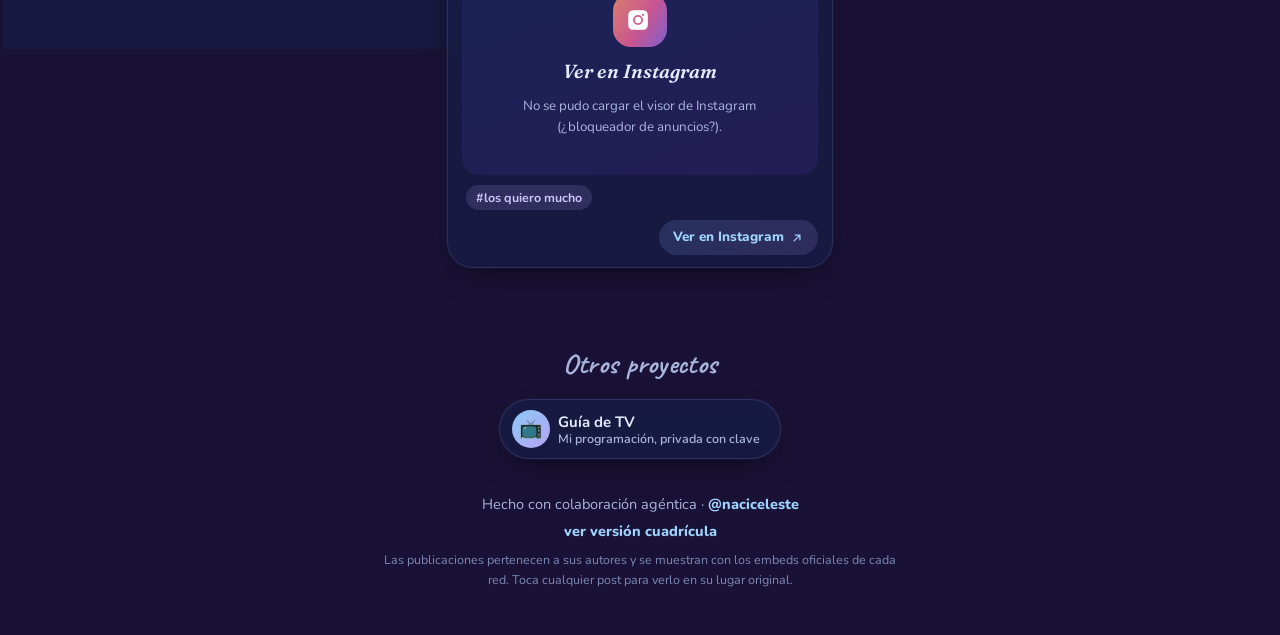
==== commit 261c5c3c: "Fondo de cielo animado (canvas 2D) — vista previa" ====
--- a/index.html
+++ b/index.html
@@ -9,10 +9,10 @@
   <meta name="color-scheme" content="light dark" />
   <meta property="og:title" content="Biblioteca pública de Ⱥrmin · @naciceleste" />
   <meta property="og:description" content="Mi biblioteca pública donde guardo todo lo que me gusta 🙂" />
-  <meta property="og:image" content="https://naciceleste.dev/assets/avatar.jpg" />
+  <meta property="og:image" content="https://biblioteca.naciceleste.dev/assets/avatar.jpg" />
   <meta property="og:type" content="website" />
-  <meta property="og:url" content="https://naciceleste.dev/" />
-  <link rel="canonical" href="https://naciceleste.dev/" />
+  <meta property="og:url" content="https://biblioteca.naciceleste.dev/" />
+  <link rel="canonical" href="https://biblioteca.naciceleste.dev/" />
   <script>
     /* tema antes de pintar (evita parpadeo): elección guardada o, si no hay, modo noche */
     (function () {
@@ -145,5 +145,6 @@
   <script src="yt-canales.js"></script>
   <script src="app.js"></script>
   <script src="proyectos.js"></script>
+  <script src="cielo.js" defer></script>
 </body>
 </html>
--- a/styles.css
+++ b/styles.css
@@ -522,3 +522,7 @@
 a.yt-canal:hover{box-shadow:var(--shadow-hover), 0 0 22px -6px rgba(242,140,155,.6)}
 [data-theme="dark"] a.yt-canal:hover{box-shadow:var(--shadow-hover), 0 0 24px -6px rgba(243,166,200,.5)}
 @media (max-width:640px){ .yt-canales{justify-content:center; gap:8px; margin:-2px 0 14px} .yt-canal{font-size:13px; padding:5px 13px 5px 6px} }
+
+/* cielo animado (cielo.js): reemplaza los destellos CSS solo si el canvas arrancó */
+.cielo-canvas{position:absolute; inset:0; display:block; pointer-events:none}
+.cielo-on .sparkles,.cielo-on .stars{display:none !important}
